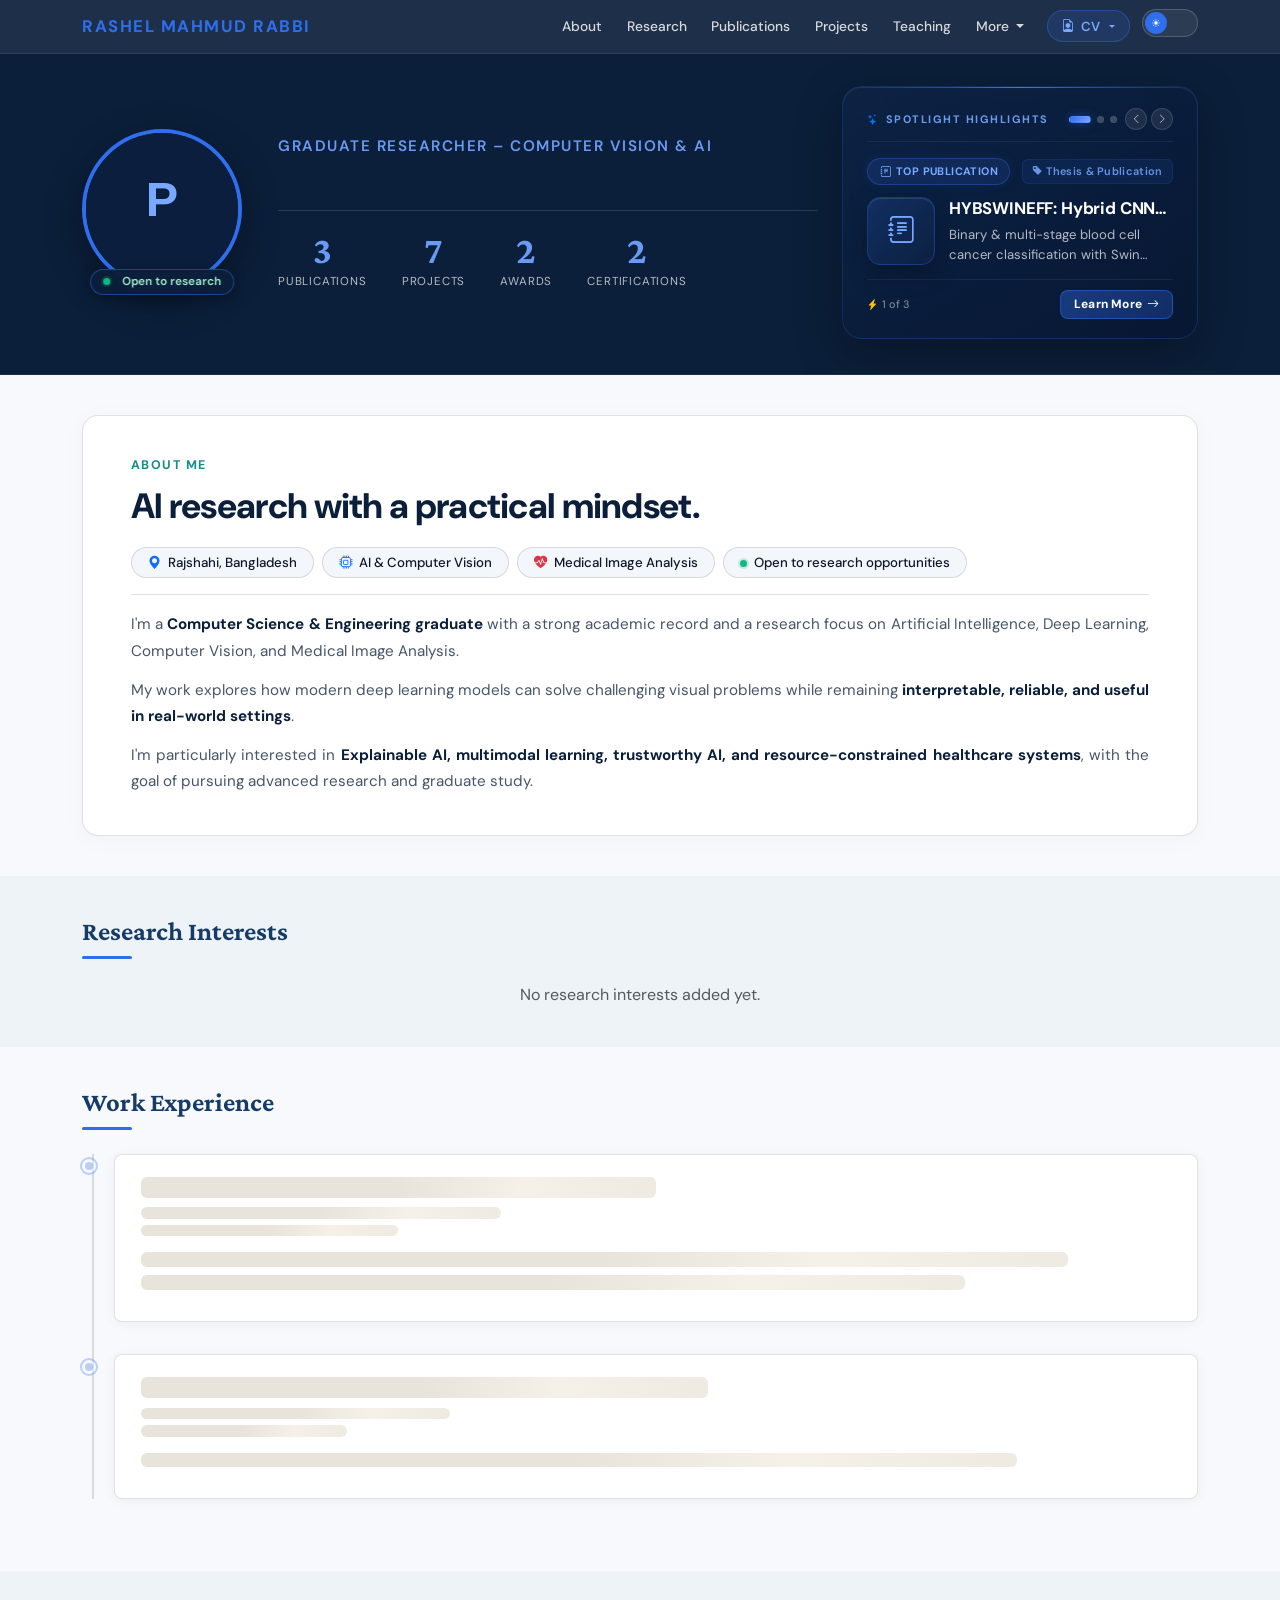
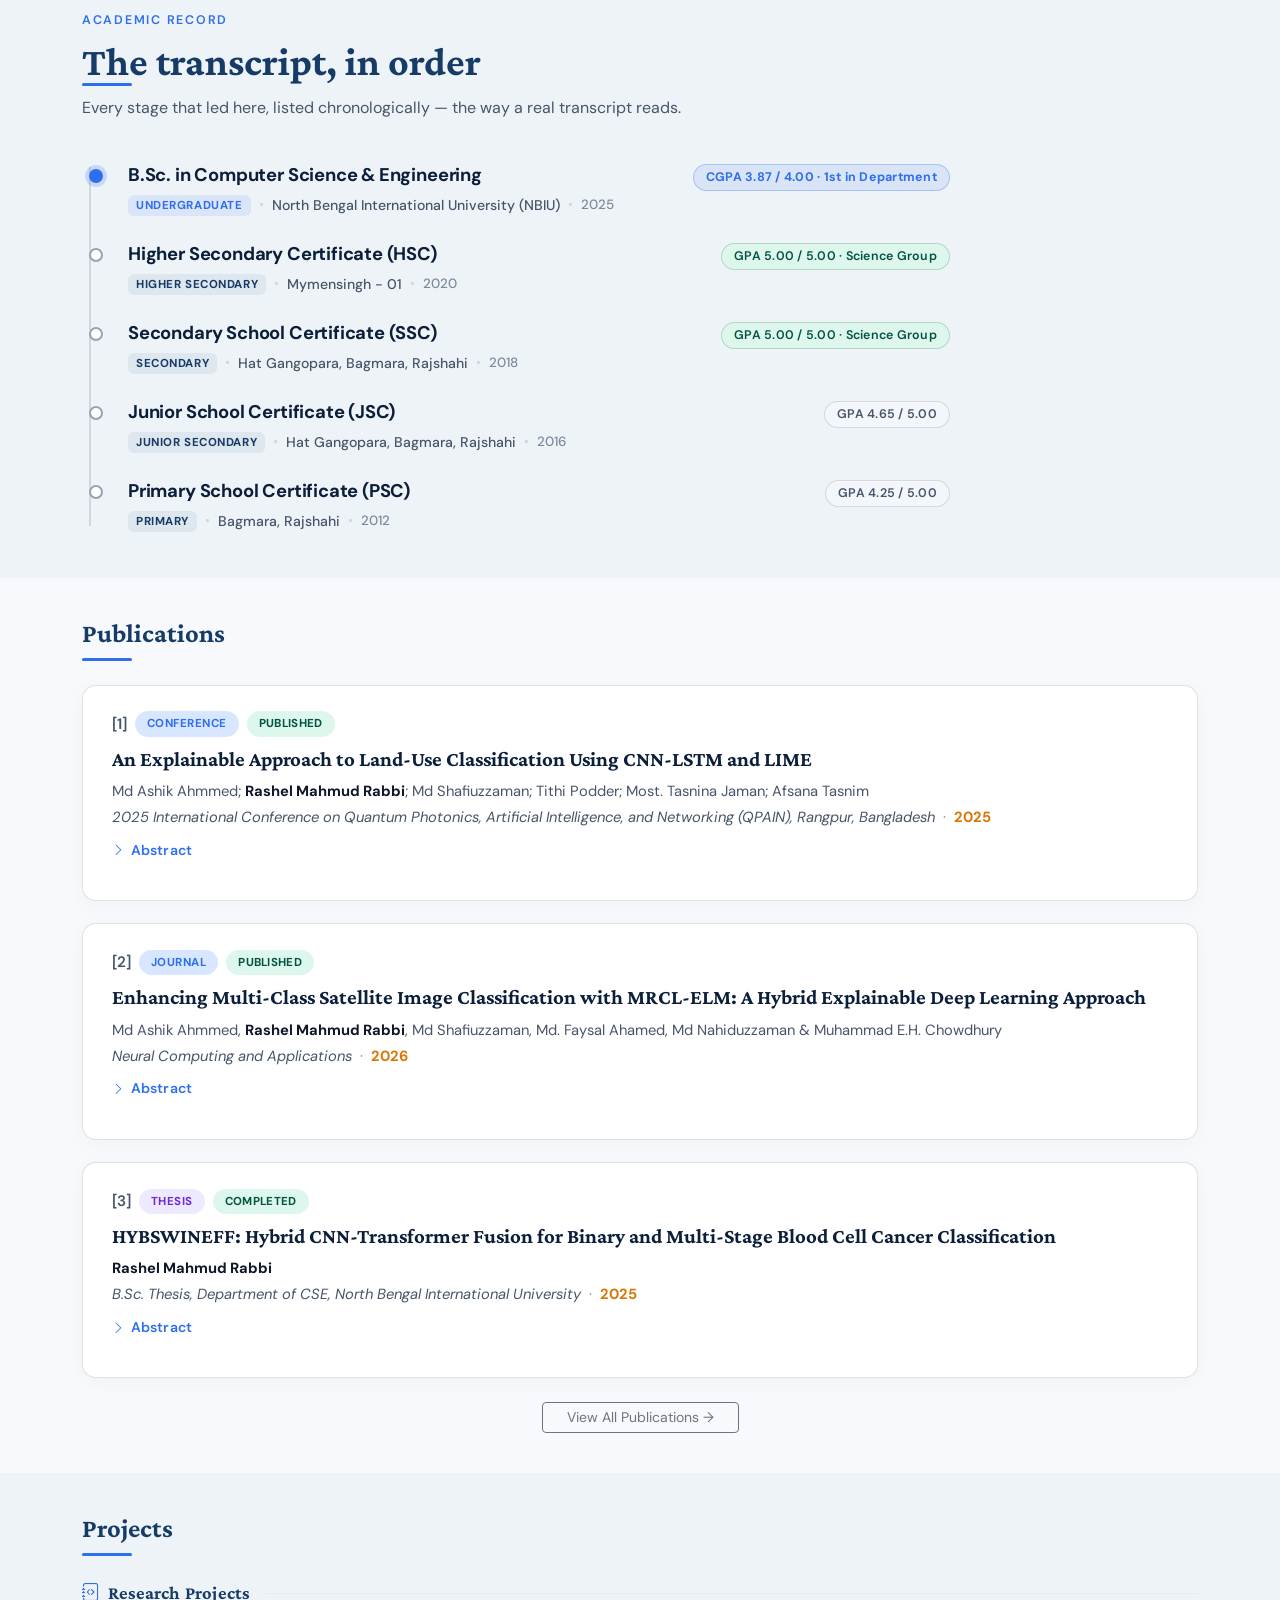
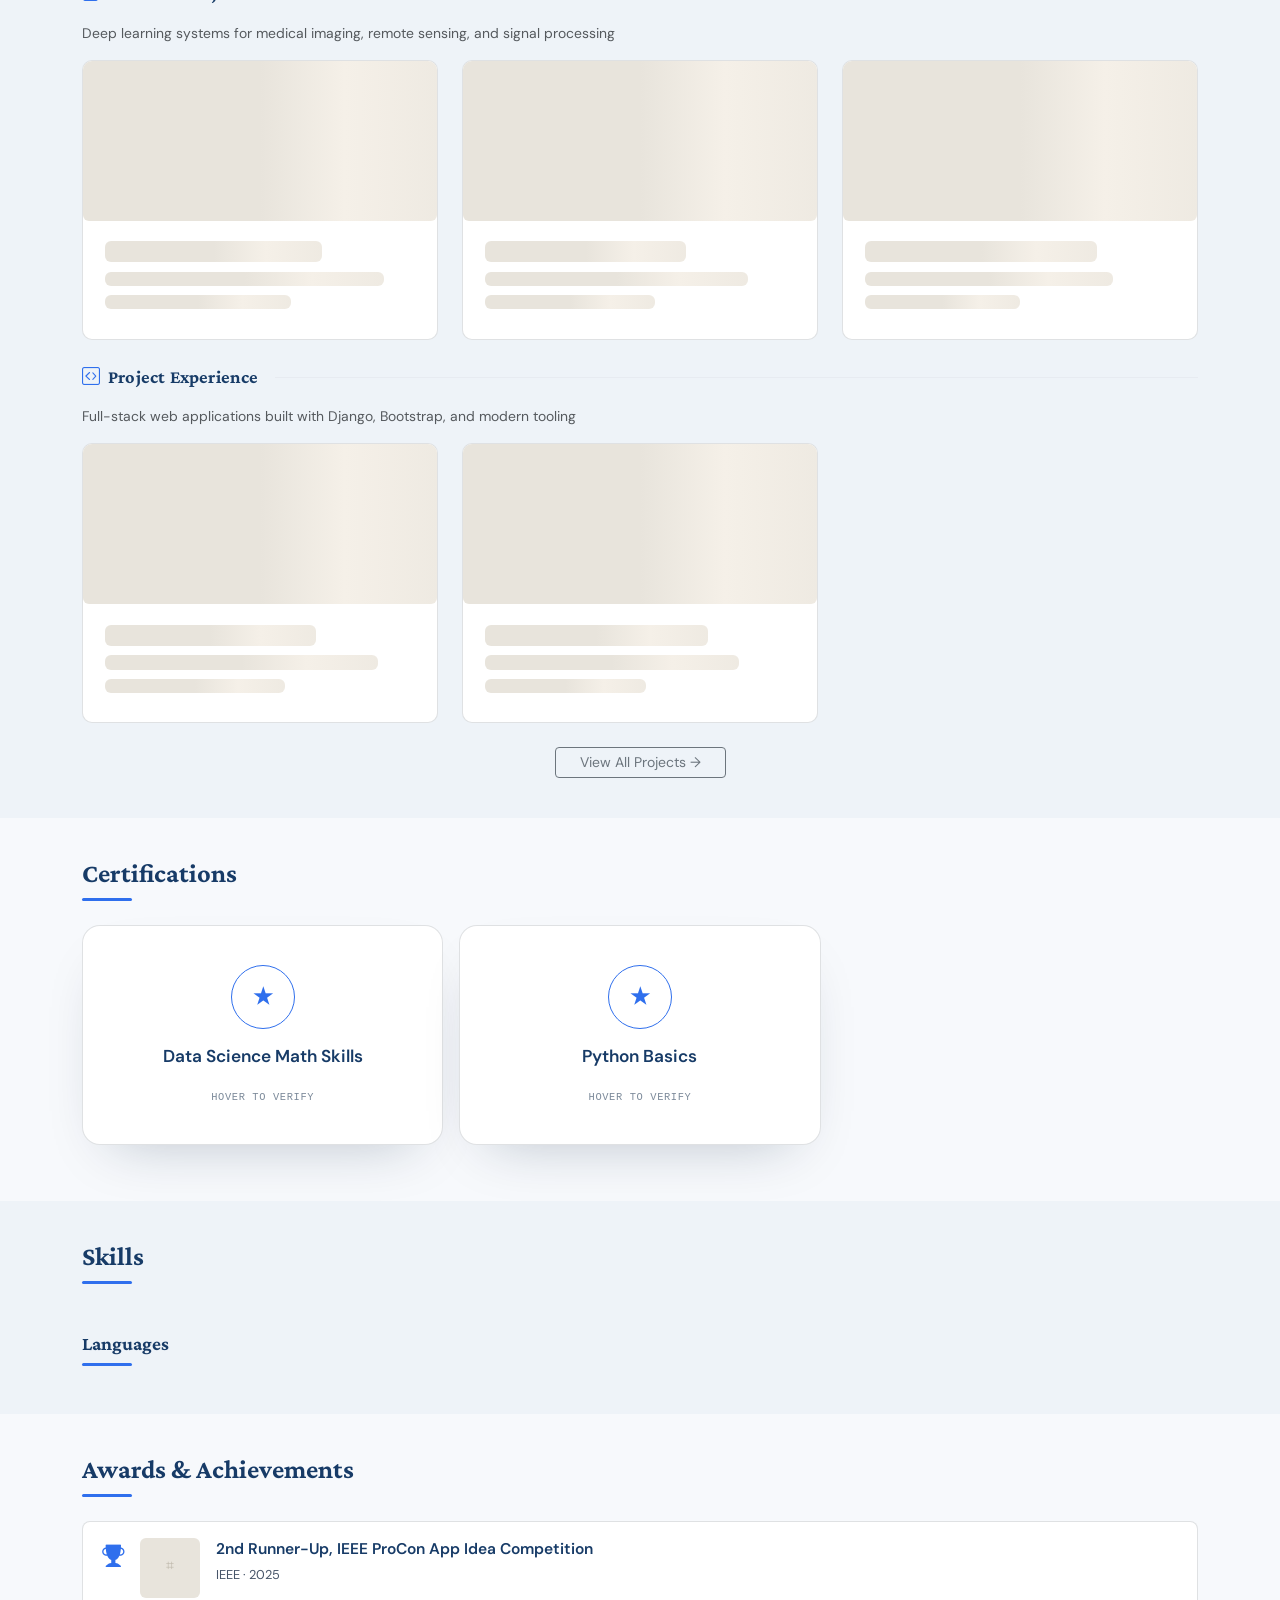
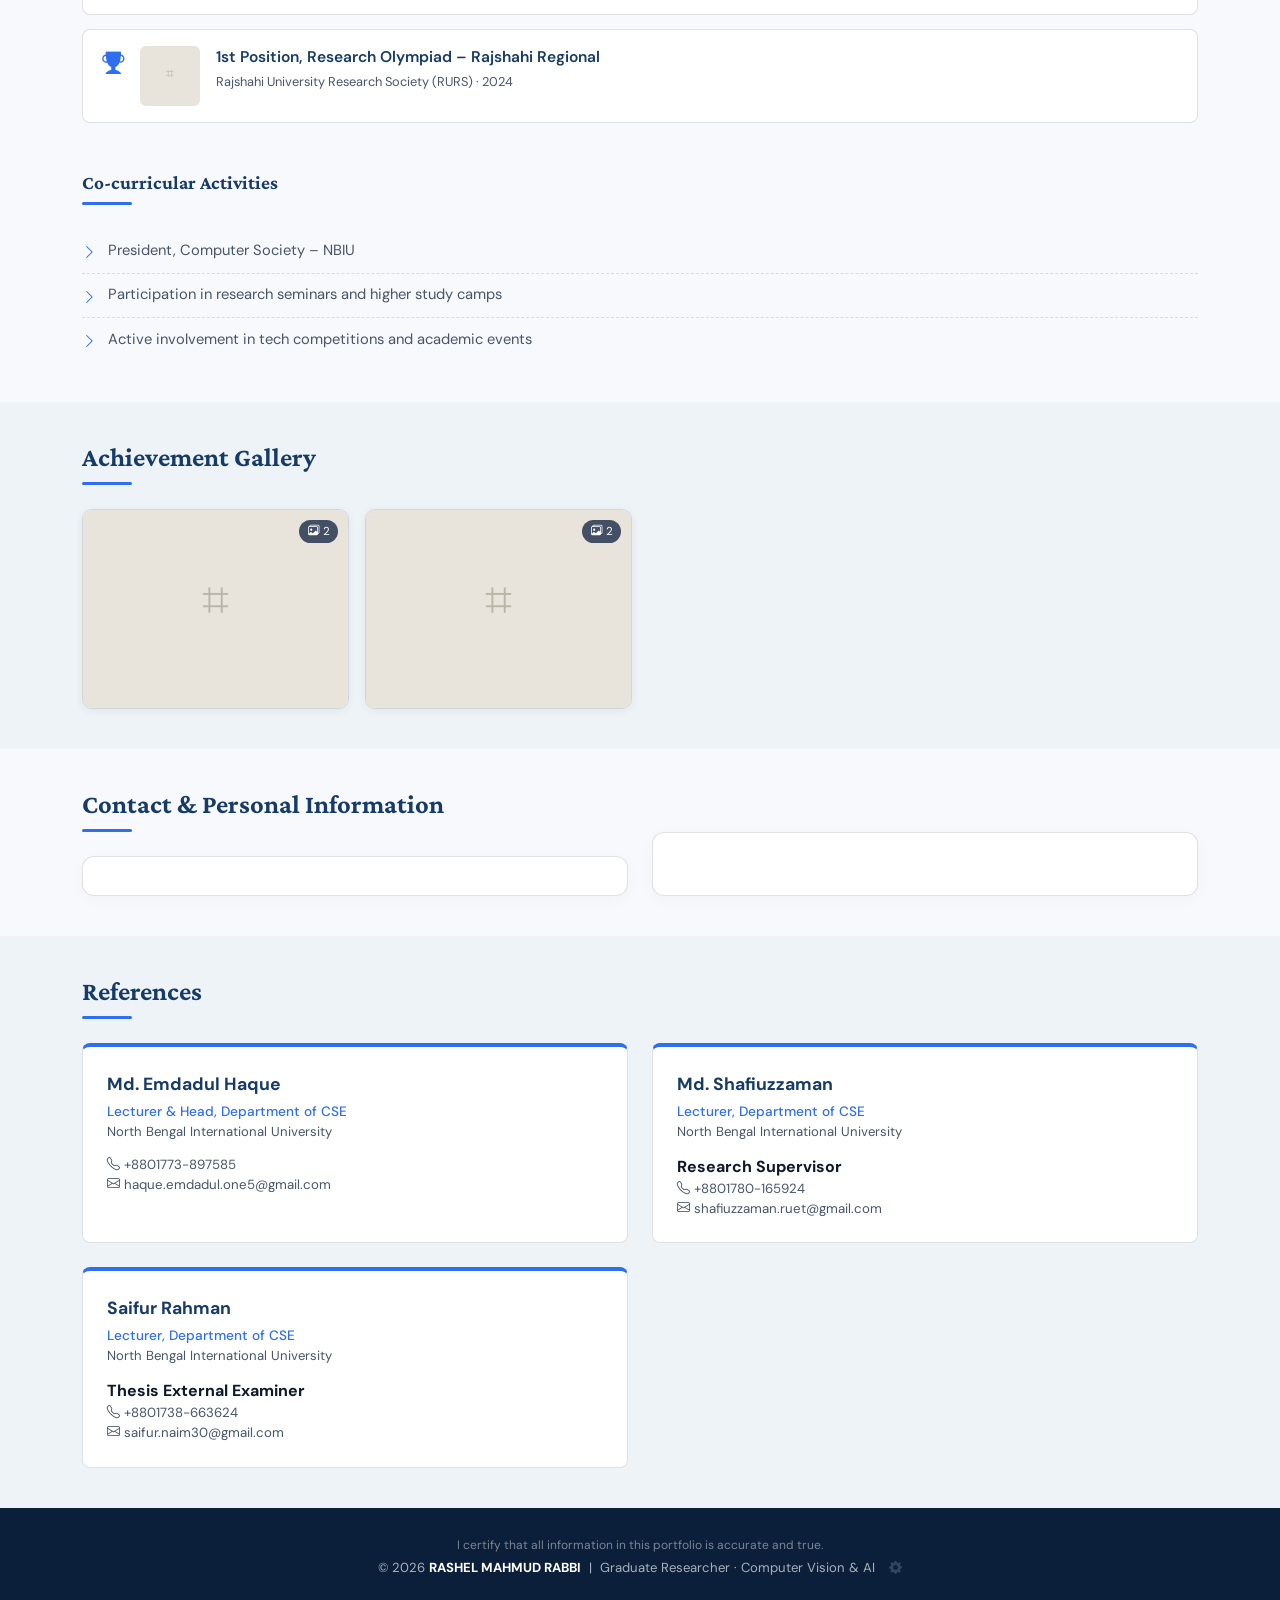
==== index.html @ 6d274706 "Fix preloader logic to wait for backend load and smoothly animate to 100%" ====
<!DOCTYPE html>
<html lang="en">
<head>
  <meta charset="UTF-8"/>
  <meta name="viewport" content="width=device-width, initial-scale=1.0"/>
  <title>RASHEL MAHMUD RABBI – Academic Portfolio</title>
  <meta name="description" content="Academic portfolio of RASHEL MAHMUD RABBI – Graduate Researcher in Computer Vision & AI, North Bengal International University, Bangladesh."/>
  <meta name="keywords" content="RASHEL MAHMUD RABBI, Computer Vision, AI, Deep Learning, Medical Image Analysis, Bangladesh, NBIU"/>
  <!-- Open Graph -->
  <meta property="og:type" content="website"/>
  <meta property="og:title" content="RASHEL MAHMUD RABBI – Academic Portfolio"/>
  <meta property="og:description" content="Graduate Researcher in Computer Vision & AI. Publications, projects, and academic profile."/>
  <meta property="og:url" content="https://rashelmahmudrabbi.github.io/"/>
  <meta property="og:image" content="https://rashelmahmudrabbi.github.io/media/profile/Prof._Passport_size_image.jpg"/>
  <meta property="og:site_name" content="RASHEL MAHMUD RABBI"/>
  <!-- Twitter Card -->
  <meta name="twitter:card" content="summary_large_image"/>
  <meta name="twitter:title" content="RASHEL MAHMUD RABBI – Academic Portfolio"/>
  <meta name="twitter:description" content="Graduate Researcher in Computer Vision & AI. Publications, projects, and academic profile."/>
  <meta name="twitter:image" content="https://rashelmahmudrabbi.github.io/media/profile/Prof._Passport_size_image.jpg"/>
  <link rel="canonical" href="https://rashelmahmudrabbi.github.io/"/>
  <link rel="icon" type="image/svg+xml" href="data:image/svg+xml,%3Csvg xmlns='http://www.w3.org/2000/svg' width='32' height='32' viewBox='0 0 32 32'%3E%3Crect width='32' height='32' rx='6' fill='%230b1e3d'/%3E%3Ctext x='16' y='21' text-anchor='middle' font-family='Georgia,serif' font-size='13' font-weight='700' fill='%23b8862a'%3ERMR%3C/text%3E%3C/svg%3E"/>
  <link href="https://cdn.jsdelivr.net/npm/bootstrap@5.3.3/dist/css/bootstrap.min.css" rel="stylesheet"/>
  <link href="https://cdn.jsdelivr.net/npm/bootstrap-icons@1.11.3/font/bootstrap-icons.min.css" rel="stylesheet"/>
  <link href="https://fonts.googleapis.com/css2?family=Crimson+Pro:ital,wght@0,300;0,400;0,600;0,700;1,400&family=DM+Sans:wght@300;400;500;600&display=swap" rel="stylesheet"/>
  <link rel="stylesheet" href="assets/css/styles.css"/>
  <!-- JSON-LD Structured Data -->
  <script type="application/ld+json">
  {
    "@context": "https://schema.org",
    "@type": "Person",
    "name": "RASHEL MAHMUD RABBI",
    "url": "https://rashelmahmudrabbi.github.io/",
    "jobTitle": "Graduate Researcher",
    "worksFor": {
      "@type": "Organization",
      "name": "North Bengal International University"
    },
    "knowsAbout": ["Computer Vision", "Artificial Intelligence", "Deep Learning", "Medical Image Analysis"],
    "sameAs": []
  }
  </script>
</head>
<body>

<!-- FULLSCREEN CIRCULAR COUNTDOWN PRELOADER -->
<div id="pagePreloader" class="page-preloader" aria-hidden="false">
  <div class="preloader-content">
    <div class="preloader-ring-wrap">
      <svg class="preloader-svg" viewBox="0 0 120 120" width="120" height="120">
        <defs>
          <linearGradient id="preloaderGradient" x1="0%" y1="0%" x2="100%" y2="100%">
            <stop offset="0%" stop-color="#2F6FED" />
            <stop offset="50%" stop-color="#78A9FF" />
            <stop offset="100%" stop-color="#F3C34F" />
          </linearGradient>
        </defs>
        <circle class="preloader-track" cx="60" cy="60" r="52" fill="none" stroke-width="6"/>
        <circle class="preloader-progress" id="preloaderProgressCircle" cx="60" cy="60" r="52" fill="none" stroke-width="6" stroke="url(#preloaderGradient)" stroke-dasharray="326.72" stroke-dashoffset="326.72"/>
      </svg>
      <div class="preloader-center">
        <span class="preloader-percent" id="preloaderPercent">0%</span>
      </div>
    </div>
    <div class="preloader-meta">
      <div class="preloader-brand">RASHEL MAHMUD RABBI</div>
      <div class="preloader-sub"><span class="preloader-pulse-dot"></span> Loading Research &amp; AI Portfolio...</div>
    </div>
  </div>
</div>
<script>
  // Instant preloader countdown initialization
  (function() {
    var p = 0;
    var circle = document.getElementById('preloaderProgressCircle');
    var text = document.getElementById('preloaderPercent');
    var preloader = document.getElementById('pagePreloader');
    if (!circle || !text || !preloader) return;

    var circ = 2 * Math.PI * 52; // 326.72
    circle.style.strokeDasharray = circ + 'px';
    circle.style.strokeDashoffset = circ + 'px';

    function setP(val) {
      p = Math.min(Math.max(val, 0), 100);
      var offset = circ - (p / 100) * circ;
      circle.style.strokeDashoffset = offset + 'px';
      text.textContent = Math.round(p) + '%';
    }

    var timer = setInterval(function() {
      if (p < 88) {
        setP(p + Math.random() * 6 + 2);
      }
    }, 40);

    window.dismissPreloader = function() {
      clearInterval(timer);
      // smoothly finish to 100%
      var finishTimer = setInterval(function() {
        if (p < 100) {
          setP(p + (100 - p) * 0.2 + 1); // smooth ease to 100
        } else {
          clearInterval(finishTimer);
          setP(100);
          setTimeout(function() {
            if (preloader) {
              preloader.classList.add('preloader-hidden');
              setTimeout(function() {
                preloader.style.display = 'none';
              }, 450);
            }
          }, 300);
        }
      }, 20);
    };

    // Failsafe timer removed so it waits for actual backend load
  })();
</script>

<nav class="navbar navbar-expand-lg">
  <div class="container">
    <a class="navbar-brand d-flex align-items-center" href="#hero" id="navBrand">
      RASHEL MAHMUD RABBI
    </a>
    <button class="navbar-toggler" type="button" data-bs-toggle="collapse" data-bs-target="#navMenu" aria-label="Toggle navigation">
      <span class="navbar-toggler-icon"></span>
    </button>
    <div class="collapse navbar-collapse" id="navMenu">
      <ul class="navbar-nav ms-auto align-items-center gap-1">
        <li class="nav-item"><a class="nav-link" href="#objective">About</a></li>
        <li class="nav-item"><a class="nav-link" href="#research">Research</a></li>
        <li class="nav-item"><a class="nav-link" href="publications/index.html">Publications</a></li>
        <li class="nav-item"><a class="nav-link" href="projects/index.html">Projects</a></li>
        <li class="nav-item"><a class="nav-link" href="teaching/index.html">Teaching</a></li>
        
        <!-- MORE DROPDOWN -->
        <li class="nav-item dropdown">
          <a class="nav-link dropdown-toggle" href="#" id="moreDropdown" role="button" data-bs-toggle="dropdown" aria-expanded="false">
            More
          </a>
          <ul class="dropdown-menu dropdown-menu-end" aria-labelledby="moreDropdown">
            <li><a class="dropdown-item" href="#education"><i class="bi bi-mortarboard"></i> Education</a></li>
            <li><a class="dropdown-item" href="#skills"><i class="bi bi-code-slash"></i> Skills</a></li>
            <li><a class="dropdown-item" href="#awards"><i class="bi bi-trophy"></i> Awards &amp; Honors</a></li>
            <li><a class="dropdown-item" href="#gallery"><i class="bi bi-images"></i> Gallery</a></li>
            <li><hr class="dropdown-divider" style="opacity:0.1;"></li>
            <li><a class="dropdown-item" href="blog/index.html"><i class="bi bi-newspaper"></i> Blog</a></li>
          </ul>
        </li>

        <!-- CV ACTION BUTTON WITH OPTIONS -->
        <li class="nav-item dropdown ms-lg-2 my-2 my-lg-0">
          <button class="nav-cv-btn dropdown-toggle" type="button" id="cvMenuBtn" data-bs-toggle="dropdown" aria-expanded="false">
            <i class="bi bi-file-earmark-person"></i> CV
          </button>
          <ul class="dropdown-menu dropdown-menu-end cv-dropdown-menu" aria-labelledby="cvMenuBtn">
            <li>
              <a class="cv-dropdown-item" href="javascript:void(0)" onclick="openCvViewer()">
                <i class="bi bi-eye"></i>
                <div>
                  <span class="cv-dropdown-title">Show CV</span>
                  <span class="cv-dropdown-sub">View in browser popup</span>
                </div>
              </a>
            </li>
            <li><hr class="dropdown-divider" style="opacity:0.1;margin:.3rem 0;"></li>
            <li>
              <a class="cv-dropdown-item" id="navCvDownloadLink" href="javascript:void(0)" onclick="downloadCvPdf()">
                <i class="bi bi-download"></i>
                <div>
                  <span class="cv-dropdown-title">Download CV</span>
                  <span class="cv-dropdown-sub">PDF document</span>
                </div>
              </a>
            </li>
          </ul>
        </li>
        
        <!-- THEME TOGGLE -->
        <li class="nav-item ms-lg-2">
          <button id="themeToggle" aria-label="Toggle dark mode" onclick="toggleTheme()"><span class="knob">☀</span></button>
        </li>
      </ul>
    </div>
  </div>
</nav>

<!-- HERO -->
<section id="hero">
  <div class="container">
    <div class="row align-items-center g-4" id="heroContainer">
      <div class="col-12 col-md-auto text-center text-md-start">
        <div class="hero-avatar-wrap">
          <img src="media/profile/Prof._Passport_size_image.jpg" class="hero-avatar" alt="RASHEL MAHMUD RABBI"
               onerror="this.onerror=null;this.src='data:image/svg+xml,%3Csvg xmlns=\'http://www.w3.org/2000/svg\' width=\'160\' height=\'160\' viewBox=\'0 0 160 160\'%3E%3Crect width=\'160\' height=\'160\' rx=\'80\' fill=\'%230b1e3d\'/%3E%3Ctext x=\'80\' y=\'96\' text-anchor=\'middle\' font-family=\'DM Sans,sans-serif\' font-size=\'48\' font-weight=\'700\' fill=\'%2378A9FF\'%3ERR%3C/text%3E%3C/svg%3E'"/>
          <div class="hero-status-pill">
            <span class="status-pulse-dot"></span> Open to research
          </div>
        </div>
      </div>
      <div class="col-12 col-lg ps-lg-4">
        <p class="hero-title">Graduate Researcher &ndash; Computer Vision &amp; AI</p>
        <h1 class="hero-name">RASHEL MAHMUD RABBI</h1>
        
        <div class="hero-contact mt-2 mb-3">
          <span><i class="bi bi-geo-alt-fill"></i>Rajshahi, Bangladesh</span>
          <a href="mailto:raselmahud6757@gmail.com"><i class="bi bi-envelope-fill"></i>raselmahud6757@gmail.com</a>
          <a href="tel:+8801613000855"><i class="bi bi-telephone-fill"></i>+8801613-000855</a>
        </div>

        <div class="hero-socials d-flex flex-wrap gap-2 mb-3">
          <a class="btn btn-sm" href="https://github.com/rashelmahmudrabbi" target="_blank"><i class="bi bi-github me-1"></i>GitHub</a>
          <a class="btn btn-sm" href="https://www.linkedin.com/in/rashelmahmudrabbi" target="_blank"><i class="bi bi-linkedin me-1"></i>LinkedIn</a>
          <a class="btn btn-sm" href="https://www.researchgate.net/profile/rashel-mahmud-rabbi" target="_blank"><i class="bi bi-journal-text me-1"></i>ResearchGate</a>
          <a class="btn btn-sm" href="https://scholar.google.com/citations?hl=en&user=agrATD8AAAAJ" target="_blank"><i class="bi bi-mortarboard me-1"></i>Google Scholar</a>
          <a class="btn btn-sm" href="https://orcid.org/0009-0004-6070-4496" target="_blank"><i class="bi bi-person-badge me-1"></i>ORCID</a>
        </div>

        <div class="hero-stats">
          <div class="hero-stat"><div class="hero-stat-num">3</div><div class="hero-stat-label">Publications</div></div>
          <div class="hero-stat"><div class="hero-stat-num">7</div><div class="hero-stat-label">Projects</div></div>
          <div class="hero-stat"><div class="hero-stat-num">2</div><div class="hero-stat-label">Awards</div></div>
          <div class="hero-stat"><div class="hero-stat-num">2</div><div class="hero-stat-label">Certifications</div></div>
        </div>
      </div>

      <!-- RIGHT SPOTLIGHT SLIDESHOW (RESEARCH & PROJECT HIGHLIGHTS) -->
      <div class="col-12 col-lg-4 ms-auto d-none d-lg-block">
        <div class="hero-spotlight-box spotlight-skeleton">
          <div class="spotlight-header">
            <span class="spotlight-kicker"><i class="bi bi-stars text-primary me-1"></i> SPOTLIGHT HIGHLIGHTS</span>
            <div class="spotlight-header-actions">
              <div class="spotlight-indicators">
                <span class="s-dot active"></span>
                <span class="s-dot"></span>
                <span class="s-dot"></span>
              </div>
            </div>
          </div>
          
          <div class="spotlight-carousel" id="spotlightCarousel">
            <div class="spotlight-card active" data-slide="0">
              <div class="spotlight-top-row">
                <div class="spotlight-badge badge-pub"><i class="bi bi-stars"></i> &nbsp;</div>
              </div>
              <div class="spotlight-body">
                <div class="spotlight-icon-box"><i class="bi bi-stars"></i></div>
                <div class="spotlight-content">
                  <h4 class="spotlight-title">&nbsp;</h4>
                  <p class="spotlight-desc">&nbsp;</p>
                </div>
              </div>
              <div class="spotlight-footer">
                <span class="spotlight-counter"><i class="bi bi-lightning-charge-fill text-warning"></i> Loading...</span>
                <span class="spotlight-link" style="opacity:0.4;pointer-events:none;">&nbsp;</span>
              </div>
            </div>
          </div>
        </div>
      </div>
    </div>
  </div>
</section>

<!-- ABOUT / RESEARCH SNAPSHOT -->
<section id="objective" class="section-wrapper">
  <div class="container">
    <div class="about-card-unified" id="aboutSectionContainer">
      <div class="about-kicker" id="aboutKicker">ABOUT ME</div>
      <h2 class="about-headline" id="aboutHeadline">AI research with a practical mindset.</h2>
      
      <!-- EXECUTIVE RESEARCH SNAPSHOT METRICS / PILLS -->
      <div class="about-meta-row mb-3 pb-3 border-bottom d-flex flex-wrap gap-2" id="aboutMetaRow">
        <span class="badge rounded-pill text-bg-light border px-3 py-2 text-dark" style="font-size:0.83rem;font-weight:500;">
          <i class="bi bi-geo-alt-fill text-primary me-1"></i> <span id="aboutLocPill">Rajshahi, Bangladesh</span>
        </span>
        <span class="badge rounded-pill text-bg-light border px-3 py-2 text-dark" style="font-size:0.83rem;font-weight:500;">
          <i class="bi bi-cpu text-primary me-1"></i> <span id="aboutPill1">AI &amp; Computer Vision</span>
        </span>
        <span class="badge rounded-pill text-bg-light border px-3 py-2 text-dark" style="font-size:0.83rem;font-weight:500;">
          <i class="bi bi-heart-pulse-fill text-danger me-1"></i> <span id="aboutPill2">Medical Image Analysis</span>
        </span>
        <span class="badge rounded-pill text-bg-light border px-3 py-2 text-dark" style="font-size:0.83rem;font-weight:500;">
          <span class="status-pulse-dot me-1"></span> <span id="aboutStatusPill">Open to research opportunities</span>
        </span>
      </div>

      <div class="about-bio-text" id="objectiveText">
        <p>I'm a <strong>Computer Science &amp; Engineering graduate</strong> with a strong academic record and a research focus on Artificial Intelligence, Deep Learning, Computer Vision, and Medical Image Analysis.</p>
        <p>My work explores how modern deep learning models can solve challenging visual problems while remaining <strong>interpretable, reliable, and useful in real-world settings</strong>.</p>
        <p>I'm particularly interested in <strong>Explainable AI, multimodal learning, trustworthy AI, and resource-constrained healthcare systems</strong>, with the goal of pursuing advanced research and graduate study.</p>
      </div>
    </div>
  </div>
</section>

<!-- RESEARCH INTERESTS -->
<section id="research" class="section-wrapper alt-bg">
  <div class="container">
    <h2 class="section-title">Research Interests</h2>
    <div class="row g-3" id="researchInterestsList">
      <div class="col-6 col-md-4 col-lg-2"><div class="interest-card"><div class="skeleton skeleton-circle" style="width:40px;height:40px;margin:0 auto .7rem;"></div><div class="skeleton skeleton-line" style="width:70%;margin:0 auto .4rem;"></div><div class="skeleton skeleton-line-sm" style="width:90%;margin:0 auto;"></div></div></div>
      <div class="col-6 col-md-4 col-lg-2"><div class="interest-card"><div class="skeleton skeleton-circle" style="width:40px;height:40px;margin:0 auto .7rem;"></div><div class="skeleton skeleton-line" style="width:65%;margin:0 auto .4rem;"></div><div class="skeleton skeleton-line-sm" style="width:85%;margin:0 auto;"></div></div></div>
      <div class="col-6 col-md-4 col-lg-2"><div class="interest-card"><div class="skeleton skeleton-circle" style="width:40px;height:40px;margin:0 auto .7rem;"></div><div class="skeleton skeleton-line" style="width:75%;margin:0 auto .4rem;"></div><div class="skeleton skeleton-line-sm" style="width:80%;margin:0 auto;"></div></div></div>
      <div class="col-6 col-md-4 col-lg-2"><div class="interest-card"><div class="skeleton skeleton-circle" style="width:40px;height:40px;margin:0 auto .7rem;"></div><div class="skeleton skeleton-line" style="width:60%;margin:0 auto .4rem;"></div><div class="skeleton skeleton-line-sm" style="width:88%;margin:0 auto;"></div></div></div>
      <div class="col-6 col-md-4 col-lg-2"><div class="interest-card"><div class="skeleton skeleton-circle" style="width:40px;height:40px;margin:0 auto .7rem;"></div><div class="skeleton skeleton-line" style="width:72%;margin:0 auto .4rem;"></div><div class="skeleton skeleton-line-sm" style="width:82%;margin:0 auto;"></div></div></div>
      <div class="col-6 col-md-4 col-lg-2"><div class="interest-card"><div class="skeleton skeleton-circle" style="width:40px;height:40px;margin:0 auto .7rem;"></div><div class="skeleton skeleton-line" style="width:68%;margin:0 auto .4rem;"></div><div class="skeleton skeleton-line-sm" style="width:86%;margin:0 auto;"></div></div></div>
    </div>
  </div>
</section>

<!-- EXPERIENCE -->
<section id="experience" class="section-wrapper">
  <div class="container">
    <h2 class="section-title">Work Experience</h2>
    <div class="timeline" id="experienceTimeline">
      <div class="timeline-item"><div class="timeline-dot" style="opacity:.3;"></div><div class="timeline-card"><div class="skeleton skeleton-line-lg" style="width:50%;"></div><div class="skeleton skeleton-line-sm" style="width:35%;"></div><div class="skeleton skeleton-line-sm" style="width:25%;margin-bottom:1rem;"></div><div class="skeleton skeleton-line" style="width:90%;"></div><div class="skeleton skeleton-line" style="width:80%;"></div></div></div>
      <div class="timeline-item"><div class="timeline-dot" style="opacity:.3;"></div><div class="timeline-card"><div class="skeleton skeleton-line-lg" style="width:55%;"></div><div class="skeleton skeleton-line-sm" style="width:30%;"></div><div class="skeleton skeleton-line-sm" style="width:20%;margin-bottom:1rem;"></div><div class="skeleton skeleton-line" style="width:85%;"></div></div></div>
    </div>
  </div>
</section>

<!-- EDUCATION -->
<section id="education" class="section-wrapper alt-bg">
  <div class="container">
    <div class="mb-4">
      <span class="text-uppercase" style="font-family:'DM Sans', monospace; font-size:.78rem; letter-spacing:.14em; color:var(--gold); font-weight:600; display:block; margin-bottom:8px;">Academic Record</span>
      <h2 class="section-title" style="font-size:clamp(1.9rem, 3.4vw, 2.5rem); margin-bottom:10px; padding-bottom:0;">The transcript, in order</h2>
      <p style="color:var(--text-mid); font-size:1rem; max-width:620px; margin-bottom:2.2rem;">Every stage that led here, listed chronologically — the way a real transcript reads.</p>
    </div>
    <div class="academic-timeline" id="educationTimeline">
      <div class="academic-timeline-item">
        <div class="skeleton skeleton-line-sm" style="width:25%;margin-bottom:.5rem;"></div>
        <div class="skeleton skeleton-line-lg" style="width:55%;margin-bottom:.5rem;"></div>
        <div class="skeleton skeleton-line-sm" style="width:40%;margin-bottom:.8rem;"></div>
        <div class="skeleton" style="width:180px;height:28px;border-radius:20px;"></div>
      </div>
      <div class="academic-timeline-item">
        <div class="skeleton skeleton-line-sm" style="width:25%;margin-bottom:.5rem;"></div>
        <div class="skeleton skeleton-line-lg" style="width:55%;margin-bottom:.5rem;"></div>
        <div class="skeleton skeleton-line-sm" style="width:40%;margin-bottom:.8rem;"></div>
        <div class="skeleton" style="width:140px;height:28px;border-radius:20px;"></div>
      </div>
      <div class="academic-timeline-item">
        <div class="skeleton skeleton-line-sm" style="width:25%;margin-bottom:.5rem;"></div>
        <div class="skeleton skeleton-line-lg" style="width:55%;margin-bottom:.5rem;"></div>
        <div class="skeleton skeleton-line-sm" style="width:40%;margin-bottom:.8rem;"></div>
        <div class="skeleton" style="width:140px;height:28px;border-radius:20px;"></div>
      </div>
    </div>
  </div>
</section>

<!-- PUBLICATIONS -->
<section id="publications" class="section-wrapper">
  <div class="container">
    <h2 class="section-title">Publications</h2>
    <div id="pubList">
      <div class="pub-card"><div class="skeleton skeleton-line-sm" style="width:120px;margin-bottom:.5rem;"></div><div class="skeleton skeleton-line-lg" style="width:80%;margin-bottom:.5rem;"></div><div class="skeleton skeleton-line" style="width:60%;margin-bottom:.5rem;"></div><div class="skeleton skeleton-line-sm" style="width:45%;"></div></div>
      <div class="pub-card"><div class="skeleton skeleton-line-sm" style="width:100px;margin-bottom:.5rem;"></div><div class="skeleton skeleton-line-lg" style="width:75%;margin-bottom:.5rem;"></div><div class="skeleton skeleton-line" style="width:55%;margin-bottom:.5rem;"></div><div class="skeleton skeleton-line-sm" style="width:40%;"></div></div>
      <div class="pub-card"><div class="skeleton skeleton-line-sm" style="width:110px;margin-bottom:.5rem;"></div><div class="skeleton skeleton-line-lg" style="width:85%;margin-bottom:.5rem;"></div><div class="skeleton skeleton-line" style="width:50%;margin-bottom:.5rem;"></div><div class="skeleton skeleton-line-sm" style="width:42%;"></div></div>
    </div>
    <div class="text-center mt-4">
      <a href="publications/index.html" class="btn btn-outline-secondary btn-sm px-4">View All Publications →</a>
    </div>
  </div>
</section>

<!-- RESEARCH PROJECTS -->
<section id="projects" class="section-wrapper alt-bg">
  <div class="container">
    <h2 class="section-title">Projects</h2>

    <!-- ── SUBSECTION: Research Projects ── -->
    <div class="d-flex align-items-center gap-2 mb-3 mt-1">
      <i class="bi bi-journal-code" style="color:var(--gold);font-size:1.1rem;"></i>
      <h5 class="mb-0" style="font-family:'Crimson Pro',serif;color:var(--navy);font-weight:700;font-size:1.15rem;letter-spacing:.2px;">Research Projects</h5>
      <hr style="flex:1;border-color:var(--border);margin:0 0 0 .5rem;">
    </div>
    <p class="text-muted mb-3" style="font-size:.87rem;">Deep learning systems for medical imaging, remote sensing, and signal processing</p>

    <div id="thesisCardContainer"></div>
    <div class="row g-4 mb-2" id="researchProjectsList">
      <div class="col-md-6 col-lg-4"><div class="project-card"><div class="project-img skeleton"></div><div class="project-body"><div class="skeleton skeleton-line-lg" style="width:70%;"></div><div class="skeleton skeleton-line" style="width:90%;"></div><div class="skeleton skeleton-line" style="width:60%;"></div></div></div></div>
      <div class="col-md-6 col-lg-4"><div class="project-card"><div class="project-img skeleton"></div><div class="project-body"><div class="skeleton skeleton-line-lg" style="width:65%;"></div><div class="skeleton skeleton-line" style="width:85%;"></div><div class="skeleton skeleton-line" style="width:55%;"></div></div></div></div>
      <div class="col-md-6 col-lg-4"><div class="project-card"><div class="project-img skeleton"></div><div class="project-body"><div class="skeleton skeleton-line-lg" style="width:75%;"></div><div class="skeleton skeleton-line" style="width:80%;"></div><div class="skeleton skeleton-line" style="width:50%;"></div></div></div></div>
    </div>

    <!-- ── SUBSECTION: Project Experience ── -->
    <div class="d-flex align-items-center gap-2 mb-3 mt-4">
      <i class="bi bi-code-square" style="color:var(--gold);font-size:1.1rem;"></i>
      <h5 class="mb-0" style="font-family:'Crimson Pro',serif;color:var(--navy);font-weight:700;font-size:1.15rem;letter-spacing:.2px;">Project Experience</h5>
      <hr style="flex:1;border-color:var(--border);margin:0 0 0 .5rem;">
    </div>
    <p class="text-muted mb-3" style="font-size:.87rem;">Full-stack web applications built with Django, Bootstrap, and modern tooling</p>

    <div class="row g-4" id="experienceProjectsList">
      <div class="col-md-6 col-lg-4"><div class="project-card"><div class="project-img skeleton"></div><div class="project-body"><div class="skeleton skeleton-line-lg" style="width:68%;"></div><div class="skeleton skeleton-line" style="width:88%;"></div><div class="skeleton skeleton-line" style="width:58%;"></div></div></div></div>
      <div class="col-md-6 col-lg-4"><div class="project-card"><div class="project-img skeleton"></div><div class="project-body"><div class="skeleton skeleton-line-lg" style="width:72%;"></div><div class="skeleton skeleton-line" style="width:82%;"></div><div class="skeleton skeleton-line" style="width:52%;"></div></div></div></div>
    </div>

    <div class="text-center mt-4">
      <a href="projects/index.html" class="btn btn-outline-secondary btn-sm px-4">View All Projects →</a>
    </div>
  </div>
</section>

<!-- CERTIFICATIONS -->
<section id="certifications" class="section-wrapper">
  <div class="container">
    <h2 class="section-title">Certifications</h2>
    <div class="row g-3" id="certificationsList">
      <div class="col-lg-6"><div class="cert-card"><div class="skeleton" style="width:80px;height:60px;border-radius:6px;flex-shrink:0;"></div><div style="flex:1;"><div class="skeleton skeleton-line" style="width:65%;"></div><div class="skeleton skeleton-line-sm" style="width:45%;"></div></div></div></div>
      <div class="col-lg-6"><div class="cert-card"><div class="skeleton" style="width:80px;height:60px;border-radius:6px;flex-shrink:0;"></div><div style="flex:1;"><div class="skeleton skeleton-line" style="width:70%;"></div><div class="skeleton skeleton-line-sm" style="width:50%;"></div></div></div></div>
      <div class="col-lg-6"><div class="cert-card"><div class="skeleton" style="width:80px;height:60px;border-radius:6px;flex-shrink:0;"></div><div style="flex:1;"><div class="skeleton skeleton-line" style="width:60%;"></div><div class="skeleton skeleton-line-sm" style="width:40%;"></div></div></div></div>
      <div class="col-lg-6"><div class="cert-card"><div class="skeleton" style="width:80px;height:60px;border-radius:6px;flex-shrink:0;"></div><div style="flex:1;"><div class="skeleton skeleton-line" style="width:68%;"></div><div class="skeleton skeleton-line-sm" style="width:48%;"></div></div></div></div>
    </div>
  </div>
</section>

<!-- SKILLS -->
<section id="skills" class="section-wrapper alt-bg">
  <div class="container">
    <h2 class="section-title">Skills</h2>
    <div class="row g-4" id="skillsGroups">
      <div class="col-md-6">
        <div class="skill-group"><div class="skeleton skeleton-line-sm" style="width:140px;margin-bottom:.8rem;"></div><div class="d-flex flex-wrap gap-2"><div class="skeleton" style="width:80px;height:30px;border-radius:25px;"></div><div class="skeleton" style="width:65px;height:30px;border-radius:25px;"></div><div class="skeleton" style="width:90px;height:30px;border-radius:25px;"></div><div class="skeleton" style="width:72px;height:30px;border-radius:25px;"></div></div></div>
        <div class="skill-group"><div class="skeleton skeleton-line-sm" style="width:160px;margin-bottom:.8rem;"></div><div class="d-flex flex-wrap gap-2"><div class="skeleton" style="width:95px;height:30px;border-radius:25px;"></div><div class="skeleton" style="width:70px;height:30px;border-radius:25px;"></div><div class="skeleton" style="width:85px;height:30px;border-radius:25px;"></div></div></div>
      </div>
      <div class="col-md-6">
        <div class="skill-group"><div class="skeleton skeleton-line-sm" style="width:120px;margin-bottom:.8rem;"></div><div class="d-flex flex-wrap gap-2"><div class="skeleton" style="width:88px;height:30px;border-radius:25px;"></div><div class="skeleton" style="width:76px;height:30px;border-radius:25px;"></div><div class="skeleton" style="width:82px;height:30px;border-radius:25px;"></div></div></div>
      </div>
    </div>
    <!-- Languages -->
    <h3 class="section-title mt-4" style="font-size:1.2rem;">Languages</h3>
    <div class="row g-3" id="spokenLanguagesList"></div>
  </div>
</section>

<!-- AWARDS -->
<section id="awards" class="section-wrapper">
  <div class="container">
    <h2 class="section-title">Awards &amp; Achievements</h2>
    <div id="awardsList">
      <div class="award-item"><div class="skeleton skeleton-circle" style="width:30px;height:30px;flex-shrink:0;"></div><div style="flex:1;"><div class="skeleton skeleton-line" style="width:55%;"></div><div class="skeleton skeleton-line-sm" style="width:35%;"></div></div></div>
      <div class="award-item"><div class="skeleton skeleton-circle" style="width:30px;height:30px;flex-shrink:0;"></div><div style="flex:1;"><div class="skeleton skeleton-line" style="width:60%;"></div><div class="skeleton skeleton-line-sm" style="width:40%;"></div></div></div>
      <div class="award-item"><div class="skeleton skeleton-circle" style="width:30px;height:30px;flex-shrink:0;"></div><div style="flex:1;"><div class="skeleton skeleton-line" style="width:50%;"></div><div class="skeleton skeleton-line-sm" style="width:30%;"></div></div></div>
    </div>

    <!-- Activities -->
    <h3 class="section-title mt-5" style="font-size:1.2rem;">Co-curricular Activities</h3>
    <div id="activitiesList"></div>
  </div>
</section>

<!-- GALLERY -->
<section id="gallery" class="section-wrapper alt-bg">
  <div class="container">
    <h2 class="section-title">Achievement Gallery</h2>
    <div class="gallery-grid" id="galleryGrid">
      <div class="gallery-item" style="pointer-events:none;"><div class="skeleton" style="width:100%;height:100%;border-radius:10px;"></div></div>
      <div class="gallery-item" style="pointer-events:none;"><div class="skeleton" style="width:100%;height:100%;border-radius:10px;"></div></div>
      <div class="gallery-item" style="pointer-events:none;"><div class="skeleton" style="width:100%;height:100%;border-radius:10px;"></div></div>
      <div class="gallery-item" style="pointer-events:none;"><div class="skeleton" style="width:100%;height:100%;border-radius:10px;"></div></div>
      <div class="gallery-item" style="pointer-events:none;"><div class="skeleton" style="width:100%;height:100%;border-radius:10px;"></div></div>
      <div class="gallery-item" style="pointer-events:none;"><div class="skeleton" style="width:100%;height:100%;border-radius:10px;"></div></div>
    </div>
  </div>
</section>

<!-- LIGHTBOX MODAL -->
<div id="lightboxModal" style="display:none;position:fixed;inset:0;z-index:9999;background:rgba(5,12,30,.96);align-items:center;justify-content:center;flex-direction:column;">
  <button onclick="closeLightbox()" style="position:absolute;top:1.2rem;right:1.5rem;background:none;border:none;color:#fff;font-size:2rem;cursor:pointer;z-index:10;line-height:1;">&times;</button>
  <div id="lbCounter" style="position:absolute;top:1.4rem;left:50%;transform:translateX(-50%);color:rgba(255,255,255,.6);font-size:.85rem;letter-spacing:.5px;"></div>
  <div id="lbTitle" style="position:absolute;top:1.2rem;left:1.5rem;color:var(--gold-lt);font-family:'Crimson Pro',serif;font-size:1.15rem;font-weight:700;max-width:55%;white-space:nowrap;overflow:hidden;text-overflow:ellipsis;"></div>
  <button onclick="lbPrev()" id="lbPrevBtn" style="position:absolute;left:1rem;top:50%;transform:translateY(-50%);background:rgba(255,255,255,.1);border:1px solid rgba(255,255,255,.2);color:#fff;width:48px;height:48px;border-radius:50%;font-size:1.4rem;cursor:pointer;display:flex;align-items:center;justify-content:center;">&#8249;</button>
  <div style="max-width:90vw;max-height:80vh;display:flex;align-items:center;justify-content:center;margin-top:2.5rem;">
    <img id="lbImage" src="" alt="" style="max-width:88vw;max-height:78vh;object-fit:contain;border-radius:8px;box-shadow:0 8px 40px rgba(0,0,0,.6);"/>
  </div>
  <div id="lbCaption" style="color:rgba(255,255,255,.75);font-size:.9rem;margin-top:.8rem;text-align:center;max-width:70vw;min-height:1.4rem;"></div>
  <div id="lbThumbs" style="display:flex;gap:.5rem;margin-top:.8rem;overflow-x:auto;max-width:90vw;padding:.3rem .5rem;"></div>
  <button onclick="lbNext()" id="lbNextBtn" style="position:absolute;right:1rem;top:50%;transform:translateY(-50%);background:rgba(255,255,255,.1);border:1px solid rgba(255,255,255,.2);color:#fff;width:48px;height:48px;border-radius:50%;font-size:1.4rem;cursor:pointer;display:flex;align-items:center;justify-content:center;">&#8250;</button>
</div>

<!-- CONTACT & PERSONAL INFORMATION -->
<section id="contact" class="section-wrapper">
  <div class="container">
    <h2 class="section-title">Contact &amp; Personal Information</h2>
    <div class="row g-4">
      <div class="col-lg-6">
        <div class="personal-grid" id="contactInfoLeft"></div>
      </div>
      <div class="col-lg-6 mt-3 mt-lg-0">
        <div class="personal-grid" id="contactInfoRight"></div>
      </div>
    </div>
  </div>
</section>

<!-- REFERENCES -->
<section id="references" class="section-wrapper alt-bg">
  <div class="container">
    <h2 class="section-title">References</h2>
    <div class="row g-4" id="referencesList">
      <div class="col-md-6"><div class="ref-card"><div class="skeleton skeleton-line-lg" style="width:50%;"></div><div class="skeleton skeleton-line-sm" style="width:40%;"></div><div class="skeleton skeleton-line-sm" style="width:55%;margin-bottom:1rem;"></div><div class="skeleton skeleton-line" style="width:45%;"></div></div></div>
      <div class="col-md-6"><div class="ref-card"><div class="skeleton skeleton-line-lg" style="width:55%;"></div><div class="skeleton skeleton-line-sm" style="width:35%;"></div><div class="skeleton skeleton-line-sm" style="width:50%;margin-bottom:1rem;"></div><div class="skeleton skeleton-line" style="width:48%;"></div></div></div>
    </div>
  </div>
</section>

<!-- FOOTER -->
<footer>
  <div class="container">
    <p class="mb-1" id="footerText" style="font-size:.75rem;opacity:.7;">I certify that all information in this portfolio is accurate and true.</p>
    <p class="mb-0">
      © <span id="footerYear">2026</span> <strong style="color:#fff;" id="footerName">RASHEL MAHMUD RABBI</strong> &nbsp;|&nbsp; <span id="footerTitle">Graduate Researcher · Computer Vision &amp; AI</span>
      <a href="https://portfolio-backend-u.vercel.app/admin" target="_blank" title="Admin Dashboard" style="color: #5c6b82; opacity: 0.5; transition: all 0.2s; margin-left: 10px; text-decoration: none;" onmouseover="this.style.opacity='1'; this.style.color='#b8862a';" onmouseout="this.style.opacity='0.5'; this.style.color='#5c6b82';"><i class="bi bi-gear-fill"></i></a>
    </p>
  </div>
</footer>

<!-- Scroll-to-top -->
<button id="scrollTop" aria-label="Scroll to top"><i class="bi bi-arrow-up"></i></button>

<!-- CV VIEWER MODAL -->
<div class="modal fade cv-modal" id="cvViewerModal" tabindex="-1" aria-labelledby="cvModalTitle" aria-hidden="true">
  <div class="modal-dialog modal-dialog-centered modal-xl">
    <div class="modal-content">
      <div class="cv-modal-header">
        <h5 id="cvModalTitle"><i class="bi bi-file-earmark-person-fill text-primary"></i> Curriculum Vitae &ndash; RASHEL MAHMUD RABBI</h5>
        <div class="d-flex align-items-center gap-2">
          <a id="modalCvDownloadBtn" href="https://portfolio-backend-u.vercel.app/api/cv/download" target="_blank" class="btn btn-sm btn-primary rounded-pill px-3">
            <i class="bi bi-download me-1"></i> Download PDF
          </a>
          <button type="button" class="btn-close" data-bs-dismiss="modal" aria-label="Close"></button>
        </div>
      </div>
      <div class="cv-modal-body">
        <iframe id="cvIframe" class="cv-iframe" src="cv/index.html?embed=1" title="Curriculum Vitae Preview"></iframe>
      </div>
    </div>
  </div>
</div>

<!-- Modals & Scripts -->
<div class="modal fade" id="imageModal" tabindex="-1">
  <div class="modal-dialog modal-dialog-centered modal-lg">
    <div class="modal-content">
      <div class="modal-body text-center p-0">
        <button type="button" class="btn-close btn-close-white mb-2" data-bs-dismiss="modal" aria-label="Close"></button>
        <img id="modalImage" src="" alt="" class="modal-img"/>
        <p id="modalCaption"></p>
      </div>
    </div>
  </div>
</div>

<script src="https://cdn.jsdelivr.net/npm/bootstrap@5.3.3/dist/js/bootstrap.bundle.min.js"></script>
<script src="assets/js/theme.js"></script>
<script>
  // Dynamic CV URL resolver (from API settings or fallback)
  function getCvPdfUrl() {
    return window.__cvDownloadUrl || (typeof API_BASE !== 'undefined' ? API_BASE + '/cv/download' : 'cv/index.html');
  }

  // Direct Download Trigger
  function downloadCvPdf() {
    const url = getCvPdfUrl();
    if (url && url !== 'cv/index.html') {
      window.open(url, '_blank');
    } else {
      // If no backend endpoint or static host, open the clean printable CV
      const w = window.open('cv/index.html', '_blank');
      if (w) {
        w.focus();
      } else {
        window.location.href = 'cv/index.html';
      }
    }
  }

  // CV Viewer Modal Opener (loads clean iframe without duplicating nav header)
  function openCvViewer() {
    const modalEl = document.getElementById('cvViewerModal');
    const iframe = document.getElementById('cvIframe');
    if (iframe) {
      // Ensure the iframe correctly points to the cv embed page
      iframe.src = 'cv/index.html?embed=1';
    }
    if (modalEl) {
      const modal = bootstrap.Modal.getOrCreateInstance(modalEl);
      modal.show();
    }
  }

  // Spotlight Carousel Controller
  let currentSpotlight = 0;
  let totalSpotlights = 3;
  let spotlightInterval = null;

  function switchSpotlight(index) {
    currentSpotlight = index;
    const cards = document.querySelectorAll('.spotlight-card');
    const dots = document.querySelectorAll('.s-dot');
    cards.forEach((c, i) => {
      c.classList.toggle('active', i === index);
    });
    dots.forEach((d, i) => {
      d.classList.toggle('active', i === index);
    });
  }

  function prevSpotlight() {
    if (totalSpotlights <= 1) return;
    currentSpotlight = (currentSpotlight - 1 + totalSpotlights) % totalSpotlights;
    switchSpotlight(currentSpotlight);
    startSpotlightTimer();
  }

  function nextSpotlight() {
    if (totalSpotlights <= 1) return;
    currentSpotlight = (currentSpotlight + 1) % totalSpotlights;
    switchSpotlight(currentSpotlight);
    startSpotlightTimer();
  }

  function startSpotlightTimer() {
    if (spotlightInterval) clearInterval(spotlightInterval);
    if (totalSpotlights <= 1) return;
    spotlightInterval = setInterval(() => {
      currentSpotlight = (currentSpotlight + 1) % totalSpotlights;
      switchSpotlight(currentSpotlight);
    }, 4500);
  }

  window.initSpotlightCarousel = function(count) {
    if (count) totalSpotlights = count;
    currentSpotlight = 0;
    switchSpotlight(0);
    startSpotlightTimer();
    const box = document.querySelector('.hero-spotlight-box');
    if (box) {
      box.onmouseenter = () => clearInterval(spotlightInterval);
      box.onmouseleave = () => startSpotlightTimer();
    }
  };

  document.addEventListener('DOMContentLoaded', () => {
    // Carousel dynamically starts once API data loads in site-home.js
  });

  // Active nav
  const sections = document.querySelectorAll('section[id]');
  const navLinks = document.querySelectorAll('.nav-link');
  window.addEventListener('scroll', () => {
    let current = '';
    sections.forEach(s => { if (window.scrollY >= s.offsetTop - 80) current = s.id; });
    navLinks.forEach(a => {
      a.classList.remove('active');
      if (a.getAttribute('href') === '#' + current) a.classList.add('active');
    });
  });

  // Image modal
  function showImageModal(src, caption) {
    document.getElementById('modalImage').src = src;
    document.getElementById('modalCaption').textContent = caption;
    new bootstrap.Modal(document.getElementById('imageModal')).show();
  }

  // ── GALLERY DATA ─────────────────────────────────────────────────────────
  // Populated at runtime by assets/js/site.js once it fetches /api/gallery.
  let galleryEvents = [];

  // ── LIGHTBOX ──────────────────────────────────────────────────────────────
  let lbPhotos = [], lbIndex = 0, lbEventTitle = '';

  function openLightbox(eventIndex) {
    const ev = galleryEvents[eventIndex];
    if (!ev || !ev.photos.length) return;
    lbPhotos = ev.photos;
    lbEventTitle = ev.title;
    lbIndex = 0;
    document.getElementById('lightboxModal').style.display = 'flex';
    document.body.style.overflow = 'hidden';
    lbRender();
  }

  function closeLightbox() {
    document.getElementById('lightboxModal').style.display = 'none';
    document.body.style.overflow = '';
  }

  function lbRender() {
    const p = lbPhotos[lbIndex];
    document.getElementById('lbImage').src = p.src;
    document.getElementById('lbCaption').textContent = p.caption || '';
    document.getElementById('lbTitle').textContent = lbEventTitle;
    document.getElementById('lbCounter').textContent = (lbIndex + 1) + ' / ' + lbPhotos.length;
    document.getElementById('lbPrevBtn').style.opacity = lbIndex === 0 ? '0.3' : '1';
    document.getElementById('lbNextBtn').style.opacity = lbIndex === lbPhotos.length - 1 ? '0.3' : '1';
    const strip = document.getElementById('lbThumbs');
    strip.innerHTML = '';
    lbPhotos.forEach((ph, i) => {
      const img = document.createElement('img');
      img.src = ph.src;
      img.style.cssText = `height:54px;width:72px;object-fit:cover;border-radius:4px;cursor:pointer;border:2px solid ${i===lbIndex?'var(--gold)':'transparent'};opacity:${i===lbIndex?'1':'0.55'};transition:all .2s;flex-shrink:0;`;
      img.onclick = () => { lbIndex = i; lbRender(); };
      strip.appendChild(img);
    });
    strip.children[lbIndex]?.scrollIntoView({ behavior: 'smooth', inline: 'center', block: 'nearest' });
  }

  function lbPrev() { if (lbIndex > 0) { lbIndex--; lbRender(); } }
  function lbNext() { if (lbIndex < lbPhotos.length - 1) { lbIndex++; lbRender(); } }

  document.addEventListener('keydown', e => {
    if (document.getElementById('lightboxModal')?.style.display === 'flex') {
      if (e.key === 'ArrowRight') lbNext();
      else if (e.key === 'ArrowLeft') lbPrev();
      else if (e.key === 'Escape') closeLightbox();
    }
  });

  document.getElementById('lightboxModal')?.addEventListener('click', function(e) {
    if (e.target === this) closeLightbox();
  });
</script>
<script src="assets/js/config.js?v=2"></script>
<script src="assets/js/api.js?v=2"></script>
<script src="assets/js/site-home.js?v=2"></script>
</body>
</html>
---- assets/css/styles.css ----
/* ============ DESIGN TOKENS ============ */
:root {
  --bg: #F7F9FC;
  --bg-alt: #EEF3F8;
  --surface: #FFFFFF;
  --surface-2: #F3F6FA;
  --ink: #0F172A;
  --ink-soft: #475569;
  --ink-faint: #7C8A9A;
  --navy: #173B67;
  --navy-deep: #0B1F3A;
  --gold: #2F6FED;
  --gold-soft: #6B9AF5;
  --gold-tint: #E7F0FF;
  --sage: #168B8B;
  --line: rgba(15, 23, 42, 0.13);
  --line-soft: rgba(15, 23, 42, 0.08);
  --shadow: 0 24px 60px -30px rgba(11, 31, 58, 0.28);
  --radius-s: 6px;
  --radius-m: 12px;
  --radius-l: 18px;
  --ease: cubic-bezier(.22, 1, .36, 1);
  
  /* Legacy variables for backwards compatibility */
  --navy-mid: var(--navy);
  --navy-lt:  var(--gold-soft);
  --gold-lt:  var(--gold-soft);
  --cream:    var(--bg-alt);
  --off-white:var(--bg);
  --text-dark:var(--ink);
  --text-mid: var(--ink-soft);
  --border:   var(--line);
  --section-bg:var(--surface);
  --slate:    var(--ink-faint);
  --slate-lt: var(--surface-2);
}

[data-theme="dark"] {
  --bg: #151C28;
  --bg-alt: #1B2534;
  --surface: #202C3D;
  --surface-2: #263449;
  --ink: #F1F5F9;
  --ink-soft: #C0CBD8;
  --ink-faint: #91A0B3;
  --navy: #9FC5FF;
  --navy-deep: #10243D;
  --gold: #78A9FF;
  --gold-soft: #A9C8FF;
  --gold-tint: #223754;
  --sage: #63C7C4;
  --line: rgba(241, 245, 249, 0.17);
  --line-soft: rgba(241, 245, 249, 0.10);
  --shadow: 0 24px 70px -30px rgba(0, 0, 0, 0.48);
}

html {
  scroll-behavior: smooth;
}

body {
  font-family: 'DM Sans', sans-serif;
  background: var(--off-white);
  color: var(--text-dark);
  font-size: 16px;
}

h1, h2, h3, h4, h5 {
  font-family: 'Crimson Pro', serif;
}

/* NAVBAR */
.navbar { 
  background: color-mix(in srgb, var(--navy-deep) 92%, transparent);
  padding: .55rem 0;
  position: sticky;
  top: 0;
  z-index: 1000; 
  backdrop-filter: blur(12px);
  -webkit-backdrop-filter: blur(12px);
  border-bottom: 1px solid rgba(255, 255, 255, 0.08);
  transition: background .4s var(--ease), border-color .4s var(--ease);
}

[data-theme="dark"] .navbar {
  background: color-mix(in srgb, var(--bg) 90%, transparent);
  border-bottom: 1px solid var(--line-soft);
}

.navbar-brand {
  color: var(--gold) !important;
  font-family: 'DM Sans', sans-serif;
  font-size: 1.05rem;
  font-weight: 700;
  letter-spacing: 1.5px;
  text-transform: uppercase;
}

.brand-mark {
  color: var(--gold);
  font-weight: 800;
  margin-right: 4px;
}

.navbar .nav-link {
  color: rgba(255, 255, 255, 0.82) !important;
  font-family: 'DM Sans', sans-serif;
  font-size: .86rem;
  font-weight: 500;
  letter-spacing: 0;
  text-transform: none;
  padding: .35rem .65rem !important;
  border-radius: 6px;
  transition: all .2s ease;
}

[data-theme="dark"] .navbar .nav-link {
  color: var(--ink-soft) !important;
}

.navbar .nav-link:hover,
.navbar .nav-link.active {
  color: #ffffff !important;
  background: rgba(255, 255, 255, 0.08);
}

[data-theme="dark"] .navbar .nav-link:hover,
[data-theme="dark"] .navbar .nav-link.active {
  color: var(--ink) !important;
  background: var(--surface-2);
}

/* NAVBAR DROPDOWN */
.navbar .dropdown-menu {
  background: var(--surface);
  border: 1px solid var(--line);
  border-radius: 12px;
  box-shadow: 0 12px 36px rgba(0, 0, 0, 0.2);
  padding: .5rem;
  min-width: 175px;
  margin-top: .5rem;
}

[data-theme="dark"] .navbar .dropdown-menu {
  background: var(--surface);
  border-color: var(--line);
  box-shadow: 0 16px 40px rgba(0, 0, 0, 0.45);
}

.navbar .dropdown-item {
  font-family: 'DM Sans', sans-serif;
  font-size: .84rem;
  font-weight: 500;
  color: var(--ink) !important;
  padding: .5rem .8rem;
  border-radius: 6px;
  transition: all .15s ease;
  display: flex;
  align-items: center;
  gap: .5rem;
}

.navbar .dropdown-item:hover {
  background: var(--gold-tint);
  color: var(--gold) !important;
}

[data-theme="dark"] .navbar .dropdown-item:hover {
  background: var(--surface-2);
  color: var(--gold) !important;
}

/* NAVBAR CV CTA BUTTON WITH DROPDOWN */
.nav-cv-btn {
  display: inline-flex;
  align-items: center;
  gap: .4rem;
  background: rgba(47, 111, 237, 0.15);
  color: #78A9FF !important;
  border: 1px solid rgba(47, 111, 237, 0.4);
  padding: .32rem .85rem !important;
  border-radius: 20px;
  font-family: 'DM Sans', sans-serif;
  font-size: .82rem;
  font-weight: 600;
  text-decoration: none;
  cursor: pointer;
  transition: all .2s ease;
}

.nav-cv-btn:hover,
.nav-cv-btn:focus,
.nav-cv-btn[aria-expanded="true"] {
  background: var(--gold);
  border-color: var(--gold);
  color: #ffffff !important;
  transform: translateY(-1px);
}

[data-theme="dark"] .nav-cv-btn {
  background: rgba(120, 169, 255, 0.12);
  color: #78A9FF !important;
  border-color: rgba(120, 169, 255, 0.3);
}

[data-theme="dark"] .nav-cv-btn:hover,
[data-theme="dark"] .nav-cv-btn:focus,
[data-theme="dark"] .nav-cv-btn[aria-expanded="true"] {
  background: var(--gold);
  color: #0B1F3A !important;
}

.cv-dropdown-menu {
  min-width: 210px;
  padding: .6rem;
  background: var(--surface);
  border: 1px solid var(--line);
  border-radius: 12px;
  box-shadow: 0 16px 36px rgba(0, 0, 0, 0.25);
}

.cv-dropdown-item {
  display: flex;
  align-items: center;
  gap: .75rem;
  padding: .6rem .85rem;
  font-size: .88rem;
  font-weight: 600;
  border-radius: 8px;
  color: var(--ink) !important;
  text-decoration: none;
  transition: all .15s ease;
  cursor: pointer;
}

.cv-dropdown-item i {
  font-size: 1.15rem;
  color: var(--gold);
  flex-shrink: 0;
}

.cv-dropdown-title {
  color: var(--ink);
  font-weight: 600;
  line-height: 1.2;
}

.cv-dropdown-sub {
  display: block;
  font-size: 0.73rem;
  font-weight: 400;
  color: var(--ink-soft);
  margin-top: 2px;
}

.cv-dropdown-item:hover {
  background: var(--gold-tint);
}

.cv-dropdown-item:hover .cv-dropdown-title {
  color: var(--gold);
}

[data-theme="dark"] .cv-dropdown-menu {
  background: #1B2534;
  border: 1px solid rgba(255, 255, 255, 0.12);
  box-shadow: 0 20px 45px rgba(0, 0, 0, 0.5);
}

[data-theme="dark"] .cv-dropdown-title {
  color: #F1F5F9;
}

[data-theme="dark"] .cv-dropdown-sub {
  color: #94A3B8 !important;
}

[data-theme="dark"] .cv-dropdown-item:hover {
  background: rgba(47, 111, 237, 0.18);
}

[data-theme="dark"] .cv-dropdown-item:hover .cv-dropdown-title {
  color: #78A9FF;
}

[data-theme="dark"] .cv-dropdown-item:hover i {
  color: #78A9FF;
}

/* CV VIEWER MODAL */
.cv-modal .modal-content {
  background: var(--surface);
  border: 1px solid var(--line);
  border-radius: 16px;
  box-shadow: 0 24px 70px rgba(0, 0, 0, 0.4);
  overflow: hidden;
}

.cv-modal-header {
  padding: 1rem 1.4rem;
  background: var(--surface-2);
  border-bottom: 1px solid var(--line);
  display: flex;
  align-items: center;
  justify-content: space-between;
}

.cv-modal-header h5 {
  font-family: 'DM Sans', sans-serif;
  font-size: 1.1rem;
  font-weight: 700;
  color: var(--ink);
  margin: 0;
  display: flex;
  align-items: center;
  gap: .5rem;
}

.cv-modal-body {
  padding: 0;
  height: 80vh;
  min-height: 500px;
  position: relative;
  background: #525659;
}

.cv-iframe {
  width: 100%;
  height: 100%;
  border: none;
}

.navbar-toggler {
  border-color: rgba(255, 255, 255, .3);
  padding: .3rem .6rem;
}

/* HERO (HOME PAGE) */
#hero { 
  background: var(--navy-deep);
  color: #ffffff;
  padding: 2rem 0 2.2rem;
  position: relative;
  overflow: hidden; 
  border-bottom: 1px solid rgba(255, 255, 255, 0.08);
  transition: background .5s var(--ease), color .5s var(--ease);
}

[data-theme="dark"] #hero {
  background: var(--surface);
  color: var(--ink);
  border-bottom: 1px solid var(--line-soft);
}

.hero-avatar-wrap {
  position: relative;
  display: inline-block;
}

.hero-avatar {
  width: 160px;
  height: 160px;
  border-radius: 50%;
  border: 4px solid var(--gold);
  object-fit: cover;
  box-shadow: 0 12px 36px rgba(0, 0, 0, .35);
  display: block;
}

.hero-status-pill {
  position: absolute;
  bottom: -6px;
  left: 50%;
  transform: translateX(-50%);
  background: rgba(11, 31, 58, 0.92);
  border: 1px solid rgba(47, 111, 237, 0.5);
  color: #A7F3D0;
  font-size: 0.72rem;
  font-weight: 600;
  padding: 0.22rem 0.75rem;
  border-radius: 20px;
  white-space: nowrap;
  box-shadow: 0 4px 14px rgba(0,0,0,0.3);
  display: flex;
  align-items: center;
  gap: 0.35rem;
  backdrop-filter: blur(8px);
}

[data-theme="dark"] .hero-status-pill {
  background: rgba(21, 28, 40, 0.95);
  border-color: rgba(120, 169, 255, 0.4);
  color: #6EE7B7;
}

.hero-name {
  font-size: clamp(2rem, 5vw, 3rem);
  font-weight: 700;
  letter-spacing: 2px;
  line-height: 1.1;
  color: #ffffff;
  text-transform: uppercase;
  transition: color .5s var(--ease);
}

[data-theme="dark"] .hero-name {
  color: var(--ink);
}

.hero-title {
  color: var(--gold-soft);
  font-family: 'DM Sans', sans-serif;
  font-size: .95rem;
  font-weight: 600;
  letter-spacing: 1.5px;
  text-transform: uppercase;
  margin: 0 0 .8rem;
}

[data-theme="dark"] .hero-title {
  color: var(--gold);
}

.hero-contact {
  display: flex;
  flex-wrap: wrap;
  align-items: center;
  gap: 1.2rem;
}

.hero-contact span,
.hero-contact a {
  color: rgba(255, 255, 255, 0.85);
  text-decoration: none;
  font-size: .88rem;
  display: inline-flex;
  align-items: center;
  gap: .35rem;
  transition: color .2s;
}

[data-theme="dark"] .hero-contact span,
[data-theme="dark"] .hero-contact a {
  color: var(--ink-soft);
}

.hero-contact a:hover {
  color: var(--gold-soft);
}

[data-theme="dark"] .hero-contact a:hover {
  color: var(--gold);
}

.hero-contact i {
  margin-right: .35rem;
  color: var(--gold-soft);
}

[data-theme="dark"] .hero-contact i {
  color: var(--gold);
}

.hero-socials .btn {
  border: 1px solid rgba(255, 255, 255, 0.2);
  background: rgba(255, 255, 255, 0.06);
  color: #ffffff;
  font-size: .8rem;
  padding: .32rem .85rem;
  border-radius: 25px;
  transition: all .25s;
}

[data-theme="dark"] .hero-socials .btn {
  border-color: var(--line);
  background: var(--surface-2);
  color: var(--ink);
}

.hero-socials .btn:hover {
  background: var(--gold);
  border-color: var(--gold);
  color: #ffffff;
}

.hero-stats {
  display: flex;
  gap: 2.2rem;
  margin-top: 1.5rem;
  flex-wrap: wrap;
  padding-top: 1.2rem;
  border-top: 1px solid rgba(255, 255, 255, 0.12);
}

[data-theme="dark"] .hero-stats {
  border-top-color: var(--line-soft);
}

.hero-stat {
  text-align: center;
}

.hero-stat-num {
  font-family: 'Crimson Pro', serif;
  font-size: 2.4rem;
  font-weight: 700;
  color: var(--gold-soft);
  line-height: 1;
}

[data-theme="dark"] .hero-stat-num {
  color: var(--gold);
}

.hero-stat-label {
  font-size: .72rem;
  color: rgba(255, 255, 255, 0.7);
  text-transform: uppercase;
  letter-spacing: .8px;
  margin-top: 4px;
}

[data-theme="dark"] .hero-stat-label {
  color: var(--ink-soft);
}

.hero-cta {
  display: inline-flex;
  align-items: center;
  gap: .4rem;
  background: var(--gold);
  color: #ffffff;
  font-size: .85rem;
  font-weight: 600;
  padding: .55rem 1.4rem;
  border-radius: 25px;
  text-decoration: none;
  transition: all .25s;
  border: 2px solid var(--gold);
  letter-spacing: .3px;
}

.hero-cta:hover {
  background: transparent;
  color: var(--gold);
  border-color: var(--gold);
}

.hero-cta-secondary {
  display: inline-flex;
  align-items: center;
  gap: .4rem;
  background: transparent;
  color: #ffffff;
  font-size: .85rem;
  font-weight: 500;
  padding: .55rem 1.4rem;
  border-radius: 25px;
  text-decoration: none;
  transition: all .25s;
  border: 1.5px solid rgba(255, 255, 255, 0.3);
}

[data-theme="dark"] .hero-cta-secondary {
  color: var(--ink);
  border-color: var(--line);
}

.hero-cta-secondary:hover {
  border-color: var(--gold);
  color: var(--gold);
}

/* HERO SPOTLIGHT SLIDESHOW — Premium Design */
.hero-spotlight-box {
  background: linear-gradient(145deg, rgba(15, 36, 68, 0.78), rgba(8, 22, 48, 0.85));
  border: 1px solid rgba(47, 111, 237, 0.22);
  border-radius: 20px;
  padding: 1.35rem 1.5rem 1.2rem;
  backdrop-filter: blur(24px) saturate(1.5);
  box-shadow:
    0 16px 48px rgba(0, 0, 0, 0.3),
    inset 0 1px 0 rgba(255, 255, 255, 0.06);
  transition: all 0.4s cubic-bezier(0.165, 0.84, 0.44, 1);
  position: relative;
  overflow: hidden;
}

.hero-spotlight-box::before {
  content: '';
  position: absolute;
  top: 0; left: 0; right: 0;
  height: 1px;
  background: linear-gradient(90deg,
    transparent 0%,
    rgba(47, 111, 237, 0.5) 30%,
    rgba(120, 169, 255, 0.6) 50%,
    rgba(47, 111, 237, 0.5) 70%,
    transparent 100%
  );
}

[data-theme="dark"] .hero-spotlight-box {
  background: linear-gradient(145deg, rgba(22, 33, 52, 0.82), rgba(14, 22, 38, 0.9));
  border-color: rgba(120, 169, 255, 0.18);
  box-shadow: 0 24px 64px rgba(0, 0, 0, 0.55), inset 0 1px 0 rgba(255, 255, 255, 0.04);
}

.hero-spotlight-box:hover {
  border-color: rgba(47, 111, 237, 0.5);
  transform: translateY(-3px);
  box-shadow:
    0 20px 60px rgba(0, 0, 0, 0.35),
    0 0 30px rgba(47, 111, 237, 0.08),
    inset 0 1px 0 rgba(255, 255, 255, 0.08);
}

.spotlight-header {
  display: flex;
  align-items: center;
  justify-content: space-between;
  margin-bottom: 1rem;
  padding-bottom: 0.65rem;
  border-bottom: 1px solid rgba(255, 255, 255, 0.06);
}

.spotlight-kicker {
  font-size: 0.68rem;
  font-weight: 700;
  letter-spacing: 1.5px;
  text-transform: uppercase;
  color: rgba(120, 169, 255, 0.9);
  display: flex;
  align-items: center;
  gap: 2px;
}

.spotlight-header-actions {
  display: flex;
  align-items: center;
  gap: 8px;
}

.spotlight-nav-arrows {
  display: flex;
  gap: 4px;
  align-items: center;
}

.s-nav-arrow {
  background: rgba(255, 255, 255, 0.08);
  border: 1px solid rgba(255, 255, 255, 0.12);
  color: rgba(255, 255, 255, 0.7);
  width: 22px;
  height: 22px;
  border-radius: 50%;
  display: inline-flex;
  align-items: center;
  justify-content: center;
  font-size: 0.65rem;
  cursor: pointer;
  transition: all 0.2s ease;
  padding: 0;
}

.s-nav-arrow:hover {
  background: var(--gold);
  border-color: var(--gold);
  color: #ffffff;
  transform: scale(1.1);
}

[data-theme="dark"] .s-nav-arrow {
  background: rgba(255, 255, 255, 0.05);
  border-color: var(--line);
  color: var(--ink-soft);
}

[data-theme="dark"] .s-nav-arrow:hover {
  background: var(--gold);
  color: #0B1F3A;
}

.spotlight-indicators {
  display: flex;
  gap: 6px;
  align-items: center;
}

.s-dot {
  width: 7px;
  height: 7px;
  border-radius: 50%;
  background: rgba(255, 255, 255, 0.2);
  cursor: pointer;
  transition: all 0.35s cubic-bezier(0.165, 0.84, 0.44, 1);
  border: 1px solid rgba(255, 255, 255, 0.06);
}

.s-dot:hover {
  background: rgba(255, 255, 255, 0.4);
  transform: scale(1.2);
}

.s-dot.active {
  width: 22px;
  border-radius: 10px;
  background: linear-gradient(135deg, #2F6FED, #78A9FF);
  border-color: transparent;
  box-shadow: 0 0 10px rgba(47, 111, 237, 0.4);
}

.spotlight-carousel {
  position: relative;
  min-height: 155px;
}

.spotlight-card {
  display: none;
  animation: spotlightSlideIn 0.5s cubic-bezier(0.165, 0.84, 0.44, 1) forwards;
}

@keyframes spotlightSlideIn {
  from { opacity: 0; transform: translateY(8px); }
  to   { opacity: 1; transform: translateY(0); }
}

.spotlight-card.active {
  display: block;
}

.spotlight-top-row {
  display: flex;
  align-items: center;
  justify-content: space-between;
  gap: 10px;
  margin-bottom: 0.75rem;
}

.spotlight-badge {
  display: inline-flex;
  align-items: center;
  font-size: 0.68rem;
  font-weight: 700;
  padding: 0.28rem 0.72rem;
  border-radius: 20px;
  letter-spacing: 0.4px;
  text-transform: uppercase;
  backdrop-filter: blur(4px);
  gap: 5px;
}

.badge-pub {
  background: rgba(47, 111, 237, 0.15);
  color: #78A9FF;
  border: 1px solid rgba(47, 111, 237, 0.35);
  box-shadow: 0 0 12px rgba(47, 111, 237, 0.1);
}
.badge-proj {
  background: rgba(16, 185, 129, 0.15);
  color: #6EE7B7;
  border: 1px solid rgba(16, 185, 129, 0.35);
  box-shadow: 0 0 12px rgba(16, 185, 129, 0.1);
}
.badge-xai {
  background: rgba(234, 179, 8, 0.15);
  color: #FDE047;
  border: 1px solid rgba(234, 179, 8, 0.35);
  box-shadow: 0 0 12px rgba(234, 179, 8, 0.1);
}

.spotlight-body {
  display: flex;
  gap: 14px;
  align-items: flex-start;
  margin-bottom: 0.85rem;
}

.spotlight-thumb {
  width: 72px;
  height: 72px;
  object-fit: cover;
  border-radius: 14px;
  border: 1px solid rgba(255, 255, 255, 0.12);
  flex-shrink: 0;
  box-shadow: 0 6px 18px rgba(0, 0, 0, 0.3);
  transition: transform 0.3s ease;
}

.spotlight-card:hover .spotlight-thumb {
  transform: scale(1.04);
}

.spotlight-icon-box {
  width: 68px;
  height: 68px;
  border-radius: 14px;
  display: flex;
  align-items: center;
  justify-content: center;
  font-size: 1.7rem;
  flex-shrink: 0;
  border: 1px solid rgba(47, 111, 237, 0.3);
  background: linear-gradient(135deg, rgba(47, 111, 237, 0.2), rgba(15, 36, 68, 0.6));
  color: #78A9FF;
  box-shadow: 0 8px 24px rgba(0, 0, 0, 0.25), inset 0 1px 0 rgba(255, 255, 255, 0.1);
  transition: all 0.3s ease;
}

.spotlight-card:hover .spotlight-icon-box {
  transform: scale(1.05) rotate(2deg);
  border-color: var(--gold);
  box-shadow: 0 8px 28px rgba(47, 111, 237, 0.35);
}

.spotlight-icon-box.badge-proj {
  background: linear-gradient(135deg, rgba(16, 185, 129, 0.2), rgba(8, 38, 28, 0.6));
  border-color: rgba(16, 185, 129, 0.35);
  color: #6EE7B7;
}

.spotlight-icon-box.badge-xai {
  background: linear-gradient(135deg, rgba(234, 179, 8, 0.2), rgba(48, 36, 8, 0.6));
  border-color: rgba(234, 179, 8, 0.35);
  color: #FDE047;
}

.spotlight-content {
  flex: 1;
  min-width: 0;
}

.spotlight-title {
  font-family: 'DM Sans', sans-serif;
  font-size: 1.05rem;
  font-weight: 700;
  color: #ffffff;
  margin-bottom: 0.35rem;
  line-height: 1.35;
  white-space: nowrap;
  overflow: hidden;
  text-overflow: ellipsis;
  letter-spacing: -0.01em;
}

[data-theme="dark"] .spotlight-title {
  color: #F1F5F9;
}

.spotlight-desc {
  font-size: 0.82rem;
  color: rgba(255, 255, 255, 0.7);
  line-height: 1.5;
  margin: 0;
  display: -webkit-box;
  -webkit-line-clamp: 2;
  line-clamp: 2;
  -webkit-box-orient: vertical;
  overflow: hidden;
}

[data-theme="dark"] .spotlight-desc {
  color: rgba(241, 245, 249, 0.6);
}

.spotlight-footer {
  display: flex;
  align-items: center;
  justify-content: space-between;
  padding-top: 0.65rem;
  border-top: 1px solid rgba(255, 255, 255, 0.06);
}

.spotlight-counter {
  font-size: 0.68rem;
  color: rgba(255, 255, 255, 0.45);
  display: flex;
  align-items: center;
  gap: 4px;
  font-weight: 500;
}

[data-theme="dark"] .spotlight-counter {
  color: rgba(241, 245, 249, 0.45);
}

.spotlight-tag {
  font-size: 0.68rem;
  font-weight: 600;
  color: rgba(120, 169, 255, 0.85);
  background: rgba(47, 111, 237, 0.1);
  padding: 0.22rem 0.6rem;
  border-radius: 6px;
  letter-spacing: 0.3px;
  border: 1px solid rgba(47, 111, 237, 0.15);
}

.spotlight-link {
  font-size: 0.75rem;
  font-weight: 700;
  color: #ffffff;
  text-decoration: none;
  display: inline-flex;
  align-items: center;
  gap: 5px;
  background: linear-gradient(135deg, rgba(47, 111, 237, 0.4), rgba(47, 111, 237, 0.25));
  border: 1px solid rgba(47, 111, 237, 0.5);
  padding: 0.28rem 0.8rem;
  border-radius: 8px;
  transition: all 0.25s cubic-bezier(0.165, 0.84, 0.44, 1);
  letter-spacing: 0.2px;
}

.spotlight-link:hover {
  background: linear-gradient(135deg, #2F6FED, #1A54D0);
  border-color: #2F6FED;
  color: #ffffff;
  transform: translateY(-1px);
  box-shadow: 0 4px 16px rgba(47, 111, 237, 0.35);
}

/* SKELETON LOADING STATE FOR HERO SPOTLIGHT */
.spotlight-skeleton .spotlight-badge {
  background: rgba(255, 255, 255, 0.08) !important;
  color: transparent !important;
  border-color: rgba(255, 255, 255, 0.1) !important;
  box-shadow: none !important;
  width: 140px;
  height: 24px;
  animation: pulseSpotlightSkeleton 1.6s infinite ease-in-out;
}

.spotlight-skeleton .spotlight-icon-box {
  background: rgba(255, 255, 255, 0.06) !important;
  border-color: rgba(255, 255, 255, 0.1) !important;
  color: transparent !important;
  box-shadow: none !important;
  animation: pulseSpotlightSkeleton 1.6s infinite ease-in-out;
}

.spotlight-skeleton .spotlight-title {
  background: rgba(255, 255, 255, 0.12) !important;
  color: transparent !important;
  border-radius: 6px;
  width: 85%;
  height: 20px;
  margin-bottom: 8px;
  animation: pulseSpotlightSkeleton 1.6s infinite ease-in-out;
}

.spotlight-skeleton .spotlight-desc {
  background: rgba(255, 255, 255, 0.07) !important;
  color: transparent !important;
  border-radius: 6px;
  width: 95%;
  height: 32px;
  animation: pulseSpotlightSkeleton 1.6s infinite ease-in-out;
}

@keyframes pulseSpotlightSkeleton {
  0% { opacity: 0.7; }
  50% { opacity: 0.25; }
  100% { opacity: 0.7; }
}

/* ============ PAGE HERO (SOLID COLOR BANNER) ============ */
.page-hero {
  background: var(--navy-deep);
  color: #ffffff;
  padding: 1.5rem 0 1.7rem;
  position: relative;
  border-bottom: 1px solid rgba(255, 255, 255, 0.08);
  transition: background .5s var(--ease), color .5s var(--ease);
}

[data-theme="dark"] .page-hero {
  background: var(--surface);
  color: var(--ink);
  border-bottom: 1px solid var(--line-soft);
}

.page-hero h1 {
  font-size: clamp(1.8rem, 4vw, 2.6rem);
  font-weight: 700;
  color: #ffffff;
  margin-bottom: .4rem;
}

[data-theme="dark"] .page-hero h1 {
  color: var(--ink);
}

.page-hero p {
  color: rgba(255, 255, 255, 0.8);
  font-size: .95rem;
  margin: 0;
}

[data-theme="dark"] .page-hero p {
  color: var(--ink-soft);
}

.breadcrumb-nav {
  margin-bottom: .5rem;
}

.breadcrumb-nav a {
  color: var(--gold-soft);
  text-decoration: none;
  font-size: .82rem;
  transition: color .2s;
}

.breadcrumb-nav a:hover {
  color: #ffffff;
}

[data-theme="dark"] .breadcrumb-nav a:hover {
  color: var(--ink);
}

.breadcrumb-nav span {
  color: rgba(255, 255, 255, 0.5);
  font-size: .82rem;
  margin: 0 .4rem;
}

[data-theme="dark"] .breadcrumb-nav span {
  color: var(--ink-faint);
}

/* SECTION SHELL */
.section-wrapper {
  padding: 2.5rem 0;
}

.section-wrapper.alt-bg {
  background: var(--cream);
}

.section-title {
  font-size: 1.65rem;
  font-weight: 700;
  color: var(--navy);
  position: relative;
  padding-bottom: .7rem;
  margin-bottom: 1.5rem;
}

.section-title::after {
  content: '';
  position: absolute;
  bottom: 0;
  left: 0;
  width: 50px;
  height: 3px;
  background: var(--gold);
  border-radius: 2px;
}

/* ============ ABOUT / RESEARCH SNAPSHOT SECTION ============ */
.about-card-unified {
  background: var(--surface);
  border: 1px solid var(--line);
  border-radius: 16px;
  padding: 2.5rem 3rem;
  box-shadow: 0 4px 24px rgba(11, 31, 58, 0.03);
  transition: all .3s var(--ease);
}

[data-theme="dark"] .about-card-unified {
  background: var(--surface);
  border-color: var(--line);
  box-shadow: var(--shadow);
}

.about-meta-row .badge {
  background: var(--surface-2) !important;
  color: var(--ink) !important;
  border-color: var(--line) !important;
}

[data-theme="dark"] .about-meta-row .badge {
  background: #1B2534 !important;
  color: #F1F5F9 !important;
  border-color: rgba(255, 255, 255, 0.1) !important;
}

[data-theme="dark"] .about-meta-row {
  border-bottom-color: var(--line-soft) !important;
}

.about-grid {
  display: grid;
  grid-template-columns: 290px 1fr;
  gap: 3.5rem;
  align-items: center;
  background: var(--surface);
  border: 1px solid var(--line);
  border-radius: 16px;
  padding: 3rem 3.5rem;
  box-shadow: 0 4px 24px rgba(11, 31, 58, 0.03);
  transition: all .3s var(--ease);
}

[data-theme="dark"] .about-grid {
  background: var(--surface);
  border-color: var(--line);
  box-shadow: var(--shadow);
}

.about-card-left {
  display: flex;
  flex-direction: column;
  align-items: center;
  border-right: 1px solid var(--line-soft);
  padding-right: 2.5rem;
}

.about-avatar-wrap {
  width: 140px;
  height: 140px;
  border-radius: 50%;
  padding: 8px;
  border: 1px dashed rgba(47, 111, 237, 0.35);
  background: var(--surface);
  display: flex;
  align-items: center;
  justify-content: center;
  margin-bottom: 1.8rem;
  box-shadow: 0 8px 24px rgba(47, 111, 237, 0.08);
  position: relative;
}

[data-theme="dark"] .about-avatar-wrap {
  border-color: rgba(120, 169, 255, 0.35);
  background: var(--surface-2);
  box-shadow: 0 8px 24px rgba(0, 0, 0, 0.2);
}

.about-monogram {
  width: 100%;
  height: 100%;
  border-radius: 50%;
  background: #EFF6FF;
  border: 1.5px solid rgba(47, 111, 237, 0.4);
  color: #2F6FED;
  display: flex;
  align-items: center;
  justify-content: center;
  font-family: 'DM Sans', sans-serif;
  font-size: 2.3rem;
  font-weight: 700;
  letter-spacing: 1px;
}

[data-theme="dark"] .about-monogram {
  background: rgba(120, 169, 255, 0.1);
  border-color: rgba(120, 169, 255, 0.3);
  color: #78A9FF;
}

.about-avatar-img {
  width: 100%;
  height: 100%;
  border-radius: 50%;
  object-fit: cover;
}

.about-facts-list {
  width: 100%;
  display: flex;
  flex-direction: column;
}

.about-fact-item {
  display: flex;
  flex-direction: column;
  padding: 0.65rem 0;
  border-bottom: 1px solid var(--line-soft);
}

.about-fact-item:last-child {
  border-bottom: none;
  padding-bottom: 0;
}

.fact-label {
  font-family: 'DM Sans', monospace;
  font-size: 0.72rem;
  font-weight: 700;
  color: var(--ink-faint);
  letter-spacing: 0.08em;
  text-transform: uppercase;
  margin-bottom: 3px;
}

.fact-val {
  font-size: 0.88rem;
  font-weight: 600;
  color: var(--ink);
  line-height: 1.35;
}

.status-badge-inline {
  color: #03543F;
  background: #DEF7EC;
  display: inline-flex;
  align-items: center;
  padding: 3px 10px;
  border-radius: 12px;
  font-size: 0.76rem;
  font-weight: 600;
  margin-top: 2px;
}

.status-pulse-dot {
  display: inline-block;
  width: 7px;
  height: 7px;
  border-radius: 50%;
  background: #10B981;
  margin-right: 6px;
  box-shadow: 0 0 0 2px rgba(16, 185, 129, 0.2);
  animation: statusPulse 2s infinite;
}

@keyframes statusPulse {
  0% { box-shadow: 0 0 0 0 rgba(16, 185, 129, 0.5); }
  70% { box-shadow: 0 0 0 6px rgba(16, 185, 129, 0); }
  100% { box-shadow: 0 0 0 0 rgba(16, 185, 129, 0); }
}

[data-theme="dark"] .status-badge-inline {
  color: #31C48D;
  background: rgba(3, 84, 63, 0.3);
}

.about-content-right {
  display: flex;
  flex-direction: column;
}

.about-kicker {
  font-family: 'DM Sans', monospace;
  font-size: 0.78rem;
  font-weight: 700;
  text-transform: uppercase;
  letter-spacing: 0.12em;
  color: var(--sage);
  margin-bottom: 0.6rem;
}

.about-headline {
  font-family: 'DM Sans', sans-serif;
  font-size: clamp(1.6rem, 3.5vw, 2.2rem);
  font-weight: 800;
  color: var(--navy-deep);
  line-height: 1.22;
  letter-spacing: -0.02em;
  margin-bottom: 1.2rem;
}

[data-theme="dark"] .about-headline {
  color: var(--ink);
}

.about-bio-text {
  font-size: 0.95rem;
  color: var(--ink-soft);
  line-height: 1.75;
  text-align: justify;
  text-justify: inter-word;
}

.about-bio-text p {
  margin-bottom: 1rem;
}

.about-bio-text p:last-child {
  margin-bottom: 0;
}

.about-bio-text strong {
  color: var(--ink);
  font-weight: 700;
}

@media (max-width: 992px) {
  .about-grid {
    grid-template-columns: 1fr;
    gap: 2.2rem;
    padding: 2.2rem 1.8rem;
  }
  .about-card-left {
    border-right: none;
    border-bottom: 1px solid var(--line-soft);
    padding-right: 0;
    padding-bottom: 1.8rem;
  }
}

/* RESEARCH INTERESTS */
.interest-card {
  background: var(--section-bg);
  border: 1px solid var(--border);
  border-radius: 10px;
  padding: 1.4rem 1.2rem;
  text-align: center;
  transition: all .25s;
  height: 100%;
}

.interest-card:hover {
  border-color: var(--gold);
  box-shadow: var(--shadow);
  transform: translateY(-6px);
}

.interest-icon {
  font-size: 2rem;
  color: var(--gold);
  margin-bottom: .7rem;
}

.interest-topic {
  font-family: 'Crimson Pro', serif;
  font-size: 1.1rem;
  font-weight: 700;
  color: var(--navy);
  margin-bottom: .4rem;
}

.interest-desc {
  font-size: .82rem;
  color: var(--text-mid);
}

/* TIMELINE */
.timeline {
  position: relative;
  padding-left: 2rem;
}

.timeline::before {
  content: '';
  position: absolute;
  left: .6rem;
  top: 0;
  bottom: 0;
  width: 2px;
  background: var(--border);
}

.timeline-item {
  position: relative;
  margin-bottom: 2rem;
}

.timeline-dot {
  position: absolute;
  left: -1.98rem;
  top: .35rem;
  width: 14px;
  height: 14px;
  border-radius: 50%;
  background: var(--gold);
  border: 3px solid var(--off-white);
  box-shadow: 0 0 0 2px var(--gold);
}

.timeline-card {
  background: var(--section-bg);
  border: 1px solid var(--border);
  border-radius: 8px;
  padding: 1.4rem 1.6rem;
  box-shadow: 0 2px 12px rgba(0, 0, 0, .05);
  transition: box-shadow .25s;
}

.timeline-card:hover {
  box-shadow: var(--shadow);
  transform: translateY(-6px);
  border-color: var(--gold-soft);
}

.timeline-card h5 {
  color: var(--navy);
  font-size: 1.05rem;
  margin-bottom: .3rem;
}

.timeline-card .org {
  color: var(--gold);
  font-size: .88rem;
  font-weight: 500;
}

.timeline-card .period {
  color: var(--text-mid);
  font-size: .82rem;
}

.timeline-card ul {
  margin: .8rem 0 0;
  padding-left: 1.2rem;
  color: var(--text-mid);
}

.timeline-card ul li {
  margin-bottom: .3rem;
  font-size: .9rem;
  text-align: justify;
  text-justify: inter-word;
}

/* ============ ACADEMIC RECORD TIMELINE ============ */
.academic-timeline {
  position: relative;
  padding-left: 36px;
  max-width: 880px;
}

.academic-timeline::before {
  content: '';
  position: absolute;
  left: 7px;
  top: 12px;
  bottom: 12px;
  width: 2px;
  background: var(--line);
}

.academic-timeline-item {
  position: relative;
  padding: 8px 12px 18px 10px;
  border-radius: 10px;
  transition: all .2s var(--ease);
}

.academic-timeline-item:hover {
  background: var(--surface-2);
  transform: translateX(4px);
}

.academic-timeline-item:last-child {
  padding-bottom: 6px;
}

.academic-timeline-item::before {
  content: '';
  position: absolute;
  left: -29px;
  top: 14px;
  width: 14px;
  height: 14px;
  border-radius: 50%;
  background: var(--surface);
  border: 2.5px solid var(--line-dark, #94A3B8);
  transition: all .3s var(--ease);
  z-index: 2;
}

/* Highlight the latest / highest completed degree */
.academic-timeline-item:first-child::before {
  border-color: #2F6FED;
  background: #2F6FED;
  box-shadow: 0 0 0 4px rgba(47, 111, 237, 0.2);
}

[data-theme="dark"] .academic-timeline-item:first-child::before {
  border-color: #78A9FF;
  background: #78A9FF;
  box-shadow: 0 0 0 4px rgba(120, 169, 255, 0.2);
}

.ti-degree {
  font-family: 'DM Sans', sans-serif;
  font-size: 1.15rem;
  font-weight: 700;
  color: var(--navy-deep);
  line-height: 1.35;
  letter-spacing: -0.01em;
}

[data-theme="dark"] .ti-degree {
  color: var(--ink);
}

.ti-meta {
  font-size: .88rem;
  color: var(--ink-soft);
  margin-top: 3px;
}

.ti-stage-badge {
  font-family: 'DM Sans', monospace;
  font-size: .72rem;
  font-weight: 700;
  text-transform: uppercase;
  letter-spacing: .05em;
  color: var(--navy);
  background: rgba(23, 59, 103, 0.07);
  padding: 2px 8px;
  border-radius: 6px;
}

.academic-timeline-item:first-child .ti-stage-badge {
  color: #2F6FED;
  background: rgba(47, 111, 237, 0.1);
}

[data-theme="dark"] .ti-stage-badge {
  color: var(--ink-soft);
  background: var(--surface);
}

[data-theme="dark"] .academic-timeline-item:first-child .ti-stage-badge {
  color: #78A9FF;
  background: rgba(120, 169, 255, 0.15);
}

.ti-institution {
  font-size: .88rem;
  color: var(--ink-soft);
  font-weight: 500;
}

[data-theme="dark"] .ti-institution {
  color: var(--ink-soft);
}

.ti-dot {
  color: var(--line);
  font-size: .85rem;
}

[data-theme="dark"] .ti-dot {
  color: var(--ink-faint);
}

.ti-year {
  font-size: .84rem;
  color: var(--ink-faint);
  font-weight: 500;
}

[data-theme="dark"] .ti-year {
  color: #94A3B8;
}

.ti-grade-chip {
  display: inline-flex;
  align-items: center;
  font-family: 'DM Sans', monospace;
  font-size: .78rem;
  font-weight: 600;
  color: #2F6FED;
  background: rgba(47, 111, 237, 0.08);
  border: 1px solid rgba(47, 111, 237, 0.25);
  padding: 3px 12px;
  border-radius: 20px;
  letter-spacing: .02em;
  white-space: nowrap;
}

/* Distinct chip colors for graduation standing vs standard GPA */
.academic-timeline-item:first-child .ti-grade-chip {
  color: #2F6FED;
  background: rgba(47, 111, 237, 0.1);
  border-color: rgba(47, 111, 237, 0.3);
  font-weight: 700;
}

.academic-timeline-item:nth-child(2) .ti-grade-chip,
.academic-timeline-item:nth-child(3) .ti-grade-chip {
  color: #03543F;
  background: #DEF7EC;
  border-color: rgba(3, 84, 63, 0.2);
}

[data-theme="dark"] .academic-timeline-item:nth-child(2) .ti-grade-chip,
[data-theme="dark"] .academic-timeline-item:nth-child(3) .ti-grade-chip {
  color: #31C48D;
  background: rgba(3, 84, 63, 0.25);
  border-color: rgba(49, 196, 141, 0.3);
}

.academic-timeline-item:nth-child(4) .ti-grade-chip,
.academic-timeline-item:nth-child(5) .ti-grade-chip {
  color: var(--ink-soft);
  background: var(--surface-2);
  border-color: var(--line);
}

/* EDUCATION TABLE */
.edu-table {
  background: var(--surface);
  border: 1px solid var(--line);
  border-radius: 14px;
  overflow: hidden;
  box-shadow: 0 10px 30px rgba(11, 31, 58, 0.04);
  transition: all .3s var(--ease);
}

[data-theme="dark"] .edu-table {
  background: var(--surface);
  border-color: var(--line);
  box-shadow: var(--shadow);
}

.edu-table table {
  margin-bottom: 0;
  width: 100%;
  border-collapse: separate;
  border-spacing: 0;
  border: none;
}

.edu-table thead {
  background: var(--surface);
  border-bottom: 1px solid var(--line);
}

[data-theme="dark"] .edu-table thead {
  background: var(--surface-2);
}

.edu-table thead th {
  font-family: 'DM Sans', sans-serif;
  font-size: 0.72rem;
  font-weight: 700;
  letter-spacing: 0.08em;
  text-transform: uppercase;
  color: var(--ink-soft);
  padding: 1.1rem 1.25rem;
  border-top: none;
  border-bottom: 1px solid var(--line);
  border-right: 1px solid var(--line-soft);
  border-left: none;
  background: transparent;
  vertical-align: middle;
}

.edu-table thead th:last-child {
  border-right: none;
}

.edu-table tbody td {
  padding: 1rem 1.25rem;
  vertical-align: middle;
  border-bottom: 1px solid var(--line-soft);
  border-right: 1px solid var(--line-soft);
  border-top: none;
  border-left: none;
  font-size: 0.92rem;
  color: var(--ink-soft);
  background: transparent;
  transition: background .2s;
}

.edu-table tbody td:last-child {
  border-right: none;
}

.edu-table tbody tr:last-child td {
  border-bottom: none;
}

.edu-table tbody tr {
  transition: background .2s;
}

.edu-table tbody tr:hover {
  background: rgba(47, 111, 237, 0.03);
}

[data-theme="dark"] .edu-table tbody tr:hover {
  background: rgba(255, 255, 255, 0.03);
}

.edu-table tbody td:first-child strong,
.edu-table tbody td strong {
  font-weight: 700;
  color: var(--ink);
}

.grade-badge {
  background: var(--gold);
  color: #ffffff;
  font-weight: 600;
  font-size: 0.78rem;
  letter-spacing: 0.3px;
  padding: 0.35rem 0.95rem;
  border-radius: 20px;
  display: inline-block;
  text-align: center;
  min-width: 80px;
  box-shadow: 0 2px 8px rgba(47, 111, 237, 0.25);
  transition: transform .2s, box-shadow .2s;
}

[data-theme="dark"] .grade-badge {
  background: var(--gold);
  color: #0B1F3A;
  font-weight: 700;
  box-shadow: 0 2px 8px rgba(120, 169, 255, 0.25);
}

/* PUBLICATIONS */
.pub-tabs .nav-link {
  color: var(--navy);
  border: 1.5px solid var(--navy);
  border-radius: 25px;
  font-size: .82rem;
  padding: .35rem .9rem;
  margin-right: .4rem;
  margin-bottom: .4rem;
  transition: all .2s;
  background: rgba(255, 255, 255, 0.9);
  font-weight: 500;
}

.pub-tabs .nav-link.active {
  background: var(--navy);
  color: var(--gold-lt) !important;
  border-color: var(--navy);
}

.pub-tabs .nav-link:hover {
  background: var(--navy-lt);
  color: #fff !important;
  border-color: var(--navy-lt);
}

.pub-card {
  background: var(--surface);
  border: 1px solid var(--line);
  border-radius: 14px;
  padding: 1.6rem 1.8rem;
  margin-bottom: 1.4rem;
  transition: all .25s var(--ease);
  box-shadow: 0 4px 20px rgba(11, 31, 58, 0.03);
  display: block;
}

.pub-card:hover {
  box-shadow: 0 10px 30px rgba(11, 31, 58, 0.08);
  border-color: var(--gold-soft);
  transform: translateY(-2px);
}

[data-theme="dark"] .pub-card {
  background: var(--surface);
  border-color: var(--line);
  box-shadow: var(--shadow);
}

.pub-top {
  display: flex;
  align-items: center;
  gap: .8rem;
  flex-wrap: wrap;
  margin-bottom: .6rem;
}

.pub-number {
  font-family: 'DM Sans', monospace;
  font-size: .95rem;
  color: var(--ink-soft);
  font-weight: 600;
  white-space: nowrap;
}

.pub-badges {
  display: flex;
  gap: .4rem;
  flex-wrap: wrap;
}

.badge-type {
  font-size: .72rem;
  font-weight: 700;
  text-transform: uppercase;
  letter-spacing: .5px;
  padding: .25rem .75rem;
  border-radius: 20px;
}

.badge-conference {
  background: #D8E7FF;
  color: #2F6FED;
}

.badge-journal {
  background: #D8E7FF;
  color: #2F6FED;
}

.badge-preprint {
  background: #FEF3C7;
  color: #D97706;
}

.badge-book_chapter {
  background: #FCE7F3;
  color: #BE185D;
}

.badge-thesis {
  background: #EDE9FE;
  color: #6D28D9;
}

.badge-status {
  font-size: .72rem;
  font-weight: 700;
  padding: .25rem .75rem;
  border-radius: 20px;
  text-transform: uppercase;
  letter-spacing: .3px;
}

.status-published {
  background: #DEF7EC;
  color: #03543F;
}

.status-under-review {
  background: #FEF08A;
  color: #854D0E;
}

.status-accepted {
  background: #E1EFFE;
  color: #1E429F;
}

.status-preprint {
  background: #EDEBFE;
  color: #5521B5;
}

.status-completed {
  background: #DEF7EC;
  color: #03543F;
}

[data-theme="dark"] .status-published {
  background: rgba(3, 84, 63, .3);
  color: #31C48D;
}

[data-theme="dark"] .status-under-review {
  background: rgba(133, 77, 14, .3);
  color: #FACC15;
}

.pub-title {
  font-family: 'Crimson Pro', serif;
  font-size: 1.3rem;
  font-weight: 700;
  color: var(--navy-deep);
  margin-bottom: .45rem;
  line-height: 1.35;
}

[data-theme="dark"] .pub-title {
  color: var(--ink);
}

.pub-authors {
  font-size: .92rem;
  color: var(--ink-soft);
  margin-bottom: .35rem;
  line-height: 1.5;
}

.pub-authors strong {
  color: var(--ink);
  font-weight: 700;
}

.pub-venue-row {
  font-size: .92rem;
  margin-bottom: .6rem;
}

.pub-venue {
  font-size: .92rem;
  color: var(--ink-soft);
  font-style: italic;
}

.pub-dot {
  color: var(--ink-faint);
  margin: 0 .25rem;
}

.pub-year {
  color: #D97706;
  font-weight: 700;
  font-style: normal;
}

[data-theme="dark"] .pub-year {
  color: #FBBF24;
}

/* ABSTRACT TOGGLE */
.pub-abstract-toggle {
  margin: .6rem 0 .8rem;
  cursor: pointer;
  user-select: none;
}

.abstract-label {
  font-size: .88rem;
  font-weight: 600;
  color: #2F6FED;
  display: inline-flex;
  align-items: center;
  gap: .35rem;
  letter-spacing: .2px;
  transition: color .2s;
}

.abstract-label:hover {
  color: var(--navy-deep);
}

[data-theme="dark"] .abstract-label {
  color: #78A9FF;
}

[data-theme="dark"] .abstract-label:hover {
  color: #ffffff;
}

.abstract-arrow {
  transition: transform .2s ease;
  font-size: .8rem;
}

.pub-abstract-toggle.open .abstract-arrow {
  transform: rotate(90deg);
}

.pub-abstract-toggle:not(.open) .abstract-arrow {
  transform: rotate(0deg);
}

.pub-abstract-toggle .abstract-body {
  display: none;
  margin-top: .5rem;
  font-size: .88rem;
  color: var(--ink-soft);
  line-height: 1.7;
  border-left: 3px solid #2F6FED;
  background: rgba(47, 111, 237, 0.04);
  border-radius: 0 8px 8px 0;
  padding: .95rem 1.25rem;
}

.pub-abstract-toggle.open .abstract-body {
  display: block;
}

[data-theme="dark"] .pub-abstract-toggle .abstract-body {
  background: rgba(120, 169, 255, 0.06);
  border-left-color: #78A9FF;
  color: var(--ink-soft);
}

/* ── Rich Text Typography & Alignment Styles ── */
.abstract-body p,
.project-desc p,
.thesis-desc p,
.featured-desc p,
.post-excerpt p,
.philosophy-card p,
#objectiveText p {
  margin-bottom: 0.75rem;
}

.abstract-body p:last-child,
.project-desc p:last-child,
.thesis-desc p:last-child,
.featured-desc p:last-child,
.post-excerpt p:last-child,
.philosophy-card p:last-child,
#objectiveText p:last-child {
  margin-bottom: 0;
}

.abstract-body ul, .abstract-body ol,
.project-desc ul, .project-desc ol,
.thesis-desc ul, .thesis-desc ol,
.philosophy-card ul, .philosophy-card ol,
#objectiveText ul, #objectiveText ol {
  margin: 0.4rem 0 0.8rem 1.4rem;
  padding-left: 0.5rem;
}

.abstract-body li,
.project-desc li,
.thesis-desc li,
.philosophy-card li,
#objectiveText li {
  margin-bottom: 0.3rem;
  line-height: 1.6;
}

.abstract-body strong, .abstract-body b,
.project-desc strong, .project-desc b,
.thesis-desc strong, .thesis-desc b,
.post-excerpt strong, .post-excerpt b,
.philosophy-card strong, .philosophy-card b,
#objectiveText strong, #objectiveText b {
  font-weight: 700;
  color: var(--navy-deep);
}

[data-theme="dark"] .abstract-body strong, [data-theme="dark"] .abstract-body b,
[data-theme="dark"] .project-desc strong, [data-theme="dark"] .project-desc b,
[data-theme="dark"] .thesis-desc strong, [data-theme="dark"] .thesis-desc b,
[data-theme="dark"] .post-excerpt strong, [data-theme="dark"] .post-excerpt b,
[data-theme="dark"] .philosophy-card strong, [data-theme="dark"] .philosophy-card b,
[data-theme="dark"] #objectiveText strong, [data-theme="dark"] #objectiveText b {
  color: #F1F5F9;
}

.abstract-body u, .project-desc u, .philosophy-card u, #objectiveText u {
  text-decoration: underline;
  text-decoration-thickness: 1.5px;
  text-underline-offset: 2px;
}

.text-justify {
  text-align: justify !important;
  text-justify: inter-word;
}

.pub-links {
  display: flex;
  gap: .8rem;
  flex-wrap: wrap;
  align-items: center;
  margin-top: .8rem;
}

.pub-link {
  font-size: .82rem;
  color: #2F6FED;
  text-decoration: none;
  font-weight: 600;
  display: inline-flex;
  align-items: center;
  gap: .35rem;
  transition: all .2s;
}

.pub-link:hover {
  color: var(--navy-deep);
}

[data-theme="dark"] .pub-link {
  color: #78A9FF;
}

[data-theme="dark"] .pub-link:hover {
  color: #ffffff;
}

.pub-link.btn-outline {
  border: 1.5px solid #2F6FED;
  padding: .3rem .95rem;
  border-radius: 20px;
  color: #2F6FED;
}

[data-theme="dark"] .pub-link.btn-outline {
  border-color: #78A9FF;
  color: #78A9FF;
}

.pub-link.btn-outline:hover {
  background: #2F6FED;
  color: #ffffff;
}

[data-theme="dark"] .pub-link.btn-outline:hover {
  background: #78A9FF;
  color: #0B1F3A;
}

/* PROJECTS */
.project-card {
  background: var(--section-bg);
  border: 1px solid var(--border);
  border-radius: 10px;
  overflow: hidden;
  transition: all .25s;
  height: 100%;
}

.project-card:hover {
  box-shadow: var(--shadow);
  transform: translateY(-6px);
  border-color: var(--gold-soft);
}

.project-img {
  height: 160px;
  background: var(--navy-deep);
  display: flex;
  align-items: center;
  justify-content: center;
  color: var(--gold-soft);
  font-size: 3rem;
}

.project-body {
  padding: 1.3rem 1.4rem;
}

.project-title {
  font-family: 'Crimson Pro', serif;
  font-size: 1.15rem;
  font-weight: 700;
  color: var(--navy);
  margin-bottom: .5rem;
}

.project-desc {
  font-size: .88rem;
  color: var(--text-mid);
  line-height: 1.65;
  text-align: justify;
  text-justify: inter-word;
  margin-bottom: .6rem;
  transition: all .3s ease;
}

.project-desc.collapsed {
  display: -webkit-box;
  -webkit-line-clamp: 3;
  line-clamp: 3;
  -webkit-box-orient: vertical;
  overflow: hidden;
  text-overflow: ellipsis;
}

.btn-learn-more {
  background: none;
  border: none;
  color: var(--gold);
  font-size: .82rem;
  font-weight: 600;
  padding: 0;
  margin-bottom: .8rem;
  display: inline-flex;
  align-items: center;
  gap: .25rem;
  cursor: pointer;
  transition: color .2s;
}

.btn-learn-more:hover {
  color: var(--navy);
}

[data-theme="dark"] .btn-learn-more:hover {
  color: #ffffff;
}

.btn-learn-more i {
  transition: transform .2s ease;
}

.tech-chip {
  display: inline-block;
  background: rgba(11, 30, 61, .07);
  color: var(--navy);
  font-size: .75rem;
  padding: .2rem .55rem;
  border-radius: 20px;
  margin: .15rem .15rem .15rem 0;
  font-weight: 500;
}

.project-links a {
  font-size: .82rem;
  color: var(--gold);
  text-decoration: none;
  margin-right: .8rem;
  font-weight: 500;
}

.project-links a:hover {
  color: var(--navy);
}

/* CERTIFICATIONS */
.cert-card {
  background: var(--section-bg);
  border: 1px solid var(--border);
  border-radius: 10px;
  padding: 1.2rem 1.4rem;
  display: flex;
  gap: 1rem;
  align-items: flex-start;
  transition: box-shadow .2s;
  margin-bottom: .8rem;
}

.cert-card:hover {
  box-shadow: var(--shadow);
  transform: translateY(-6px);
  border-color: var(--gold-soft);
}

.cert-thumb {
  width: 80px;
  height: 60px;
  object-fit: cover;
  border-radius: 6px;
  flex-shrink: 0;
  cursor: pointer;
  border: 1px solid var(--border);
}

.cert-icon {
  color: var(--gold);
  font-size: 1.6rem;
  flex-shrink: 0;
}

.cert-title {
  font-weight: 600;
  color: var(--navy);
  font-size: .97rem;
  margin: 0 0 .2rem;
}

.cert-meta {
  font-size: .82rem;
  color: var(--text-mid);
}

.cert-link {
  font-size: .8rem;
  color: var(--gold);
  text-decoration: none;
  font-weight: 500;
  margin-right: .6rem;
}

.cert-link:hover {
  color: var(--navy);
}

/* SKILLS */
.skill-group {
  margin-bottom: 1.8rem;
}

.skill-group-label {
  font-size: .78rem;
  font-weight: 600;
  text-transform: uppercase;
  letter-spacing: 1px;
  color: var(--text-mid);
  margin-bottom: .8rem;
  display: flex;
  align-items: center;
  gap: .5rem;
}

.skill-group-label::after {
  content: '';
  flex: 1;
  height: 1px;
  background: var(--border);
}

.skill-tag {
  display: inline-block;
  background: var(--slate-lt);
  color: var(--navy);
  font-size: .82rem;
  padding: .35rem .85rem;
  border-radius: 25px;
  margin: .25rem .3rem .25rem 0;
  font-weight: 500;
  transition: all .2s;
  border: 1px solid var(--border);
}

.skill-tag:hover {
  background: var(--navy);
  color: #fff;
  border-color: var(--navy);
}

/* AWARDS */
.award-item {
  display: flex;
  align-items: flex-start;
  gap: 1rem;
  padding: 1rem 1.2rem;
  background: var(--section-bg);
  border-radius: 8px;
  border: 1px solid var(--border);
  margin-bottom: .85rem;
  transition: all .2s;
}

.award-item:hover {
  box-shadow: var(--shadow);
  transform: translateY(-6px);
  border-color: var(--gold-soft);
}

.award-icon {
  color: var(--gold);
  font-size: 1.4rem;
  flex-shrink: 0;
  margin-top: .1rem;
}

.award-thumb {
  width: 60px;
  height: 60px;
  object-fit: cover;
  border-radius: 6px;
  flex-shrink: 0;
  cursor: pointer;
}

.award-title {
  font-weight: 600;
  color: var(--navy);
  font-size: .97rem;
  margin: 0;
}

.award-meta {
  font-size: .8rem;
  color: var(--text-mid);
  margin-top: .2rem;
}

/* LANGUAGES */
.lang-card {
  text-align: center;
  padding: 1.4rem 1rem;
  background: var(--section-bg);
  border: 1px solid var(--border);
  border-radius: 10px;
  transition: all .2s;
}

.lang-card:hover {
  border-color: var(--gold);
  box-shadow: var(--shadow);
  transform: translateY(-6px);
}

.lang-name {
  font-family: 'Crimson Pro', serif;
  font-size: 1.1rem;
  color: var(--navy);
  font-weight: 700;
}

.lang-level {
  font-size: .8rem;
  color: var(--gold);
  font-weight: 500;
  text-transform: uppercase;
  letter-spacing: .5px;
}

/* ACTIVITIES */
.activity-item {
  display: flex;
  gap: .7rem;
  align-items: flex-start;
  padding: .6rem 0;
  border-bottom: 1px dashed var(--border);
  font-size: .92rem;
  color: var(--text-mid);
}

.activity-item:last-child {
  border-bottom: none;
}

.activity-item i {
  color: var(--gold);
  flex-shrink: 0;
  margin-top: .15rem;
}

/* GALLERY */
.gallery-grid {
  display: grid;
  grid-template-columns: repeat(auto-fill, minmax(220px, 1fr));
  gap: 1rem;
}

.gallery-item {
  position: relative;
  overflow: hidden;
  border-radius: 10px;
  aspect-ratio: 4/3;
  cursor: pointer;
  border: 1px solid var(--border);
  box-shadow: 0 2px 10px rgba(0, 0, 0, .06);
  transition: transform .25s, box-shadow .25s;
}

.gallery-item:hover {
  transform: translateY(-3px);
  box-shadow: 0 8px 28px rgba(11, 30, 61, .15);
}

.gallery-item img {
  width: 100%;
  height: 100%;
  object-fit: cover;
  transition: transform .4s ease;
  display: block;
}

.gallery-item:hover img {
  transform: scale(1.06);
}

.gallery-overlay {
  position: absolute;
  inset: 0;
  background: linear-gradient(to top, rgba(11, 30, 61, .85) 0%, transparent 55%);
  opacity: 0;
  transition: opacity .25s;
  display: flex;
  flex-direction: column;
  justify-content: flex-end;
  padding: .9rem 1rem;
}

.gallery-item:hover .gallery-overlay {
  opacity: 1;
}

.gallery-caption {
  color: #fff;
  font-size: .88rem;
  font-weight: 600;
  font-family: 'Crimson Pro', serif;
  line-height: 1.3;
}

.gallery-year {
  color: var(--gold-lt);
  font-size: .75rem;
  margin-top: .2rem;
}

/* PERSONAL & CONTACT CARDS */
.personal-grid {
  background: var(--section-bg);
  border: 1px solid var(--border);
  border-radius: 12px;
  padding: 1.2rem 1.4rem;
  box-shadow: 0 4px 18px rgba(0, 0, 0, 0.03);
  height: 100%;
  transition: all 0.25s ease;
}

.personal-grid:hover {
  border-color: var(--gold-soft);
  box-shadow: var(--shadow);
}

.personal-grid .info-row {
  display: flex;
  align-items: center;
  gap: 1rem;
  padding: 0.75rem 0;
  border-bottom: 1px solid var(--border);
  font-size: 0.9rem;
}

.personal-grid .info-row:last-child {
  border-bottom: none;
}

.info-label {
  font-weight: 700;
  color: var(--text-mid);
  min-width: 145px;
  font-size: 0.78rem;
  text-transform: uppercase;
  letter-spacing: 0.5px;
  display: flex;
  align-items: center;
  flex-shrink: 0;
}

.info-label i {
  color: var(--gold);
  font-size: 1rem;
}

.info-value {
  color: var(--navy);
  font-weight: 500;
  word-break: break-word;
}

[data-theme="dark"] .info-value {
  color: var(--ink);
}

/* REFERENCES */
.ref-card {
  background: var(--section-bg);
  border: 1px solid var(--border);
  border-top: 4px solid var(--gold);
  border-radius: 8px;
  padding: 1.5rem;
  height: 100%;
  transition: box-shadow .2s;
}

.ref-card:hover {
  box-shadow: var(--shadow);
  transform: translateY(-6px);
  border-color: var(--gold-soft);
}

.ref-name {
  font-size: 1.1rem;
  font-weight: 700;
  color: var(--navy);
  margin-bottom: .25rem;
}

.ref-role {
  font-size: .85rem;
  color: var(--gold);
  font-weight: 500;
}

.ref-org {
  font-size: .82rem;
  color: var(--text-mid);
  margin-bottom: .8rem;
}

.ref-contact a {
  font-size: .83rem;
  color: var(--text-mid);
  text-decoration: none;
  display: block;
}

.ref-contact a:hover {
  color: var(--gold);
}

/* THESIS CARD */
.thesis-card {
  background: var(--navy-deep);
  border-radius: 14px;
  padding: 2rem;
  margin-bottom: 2rem;
  color: #fff;
  position: relative;
  overflow: hidden;
  border: 1px solid var(--line);
}

.thesis-label {
  font-size: .72rem;
  font-weight: 700;
  letter-spacing: .8px;
  text-transform: uppercase;
  color: var(--gold-lt);
  margin-bottom: .6rem;
}

.thesis-title {
  font-family: 'Crimson Pro', serif;
  font-size: 1.45rem;
  font-weight: 700;
  color: #fff;
  margin-bottom: .8rem;
  line-height: 1.35;
}

.thesis-desc {
  font-size: .9rem;
  color: rgba(255, 255, 255, .78);
  line-height: 1.7;
  margin-bottom: 1.2rem;
}

.thesis-chip {
  display: inline-block;
  background: rgba(255, 255, 255, .12);
  color: rgba(255, 255, 255, .9);
  font-size: .74rem;
  padding: .22rem .58rem;
  border-radius: 20px;
  margin: .15rem .15rem .15rem 0;
  font-weight: 500;
  border: 1px solid rgba(255, 255, 255, .18);
}

.thesis-link {
  font-size: .82rem;
  color: var(--gold-lt);
  text-decoration: none;
  font-weight: 500;
  display: inline-flex;
  align-items: center;
  gap: .3rem;
  border: 1.5px solid var(--gold);
  padding: .28rem .75rem;
  border-radius: 20px;
  transition: all .2s;
}

.thesis-link:hover {
  background: var(--gold);
  color: var(--navy);
}

/* FOOTER */
footer {
  background: var(--navy-deep);
  color: rgba(255, 255, 255, .65);
  text-align: center;
  padding: 1.8rem 0;
  font-size: .82rem;
}

[data-theme="dark"] footer {
  background: #0D1522;
  border-top: 1px solid var(--line);
  color: var(--ink-faint);
}

footer a {
  color: var(--gold);
  text-decoration: none;
}

/* SCROLL TOP */
#scrollTop {
  position: fixed;
  bottom: 2rem;
  right: 2rem;
  width: 42px;
  height: 42px;
  background: var(--gold);
  color: #ffffff;
  border: none;
  border-radius: 50%;
  font-size: 1.1rem;
  display: none;
  align-items: center;
  justify-content: center;
  box-shadow: 0 4px 16px rgba(47, 111, 237, .4);
  cursor: pointer;
  z-index: 999;
  transition: all .2s;
}

#scrollTop:hover {
  background: var(--gold-soft);
  transform: translateY(-2px);
}

[data-theme="dark"] #scrollTop {
  color: #0B1F3A;
}

/* THEME TOGGLE SWITCH */
#themeToggle {
  width: 56px;
  height: 28px;
  border-radius: 20px;
  border: 1px solid rgba(255, 255, 255, 0.18);
  background: rgba(255, 255, 255, 0.06);
  position: relative;
  cursor: pointer;
  flex-shrink: 0;
  transition: background .4s var(--ease), border-color .4s var(--ease);
  padding: 0;
  outline: none;
}

[data-theme="dark"] #themeToggle {
  border-color: var(--line);
  background: var(--surface-2);
}

#themeToggle .knob {
  position: absolute;
  top: 2px;
  left: 2px;
  width: 22px;
  height: 22px;
  border-radius: 50%;
  background: var(--gold);
  transition: transform .4s var(--ease), background .4s var(--ease);
  display: flex;
  align-items: center;
  justify-content: center;
  font-size: 11px;
  color: #fff;
}

[data-theme="dark"] #themeToggle .knob {
  transform: translateX(28px);
}

/* BRAND MARK */
.brand-mark {
  width: 34px;
  height: 34px;
  border-radius: 50%;
  border: 1.5px solid var(--gold-soft);
  display: inline-flex;
  align-items: center;
  justify-content: center;
  font-family: 'Crimson Pro', serif;
  font-size: 1rem;
  color: var(--gold-soft);
  flex-shrink: 0;
  margin-right: 8px;
}

/* HERO SEAL STACK */
.seal-stack {
  position: relative;
  height: 380px;
  opacity: 0;
  animation: fadeIn 1s var(--ease) .5s forwards;
  display: none;
}

@media(min-width: 768px) {
  .seal-stack {
    display: block;
  }
}

.seal {
  position: absolute;
  width: 150px;
  height: 150px;
  border-radius: 50%;
  background: var(--surface);
  border: 1px solid var(--line);
  box-shadow: var(--shadow);
  display: flex;
  flex-direction: column;
  align-items: center;
  justify-content: center;
  text-align: center;
  animation: float 7s ease-in-out infinite;
  color: var(--ink);
}

.seal::before {
  content: '';
  position: absolute;
  inset: 8px;
  border-radius: 50%;
  border: 1px dashed var(--line);
}

.seal .si {
  font-family: 'DM Sans', sans-serif;
  font-size: 1.6rem;
  color: var(--gold);
  font-weight: 600;
}

.seal .st {
  font-family: monospace;
  font-size: .58rem;
  letter-spacing: .08em;
  text-transform: uppercase;
  color: var(--ink-soft);
  margin-top: 4px;
  padding: 0 18px;
}

.seal-1 {
  top: 0;
  right: 60px;
  animation-delay: 0s;
}

.seal-1 .si {
  color: var(--navy);
}

[data-theme="dark"] .seal-1 .si {
  color: var(--navy);
}

.seal-2 {
  top: 150px;
  right: 190px;
  width: 120px;
  height: 120px;
  animation-delay: 1.2s;
  z-index: 2;
}

.seal-2 .si {
  color: var(--sage);
}

.seal-3 {
  top: 220px;
  right: 20px;
  width: 100px;
  height: 100px;
  animation-delay: 2.4s;
}

@keyframes float {
  0%, 100% { transform: translateY(0); }
  50% { transform: translateY(-14px); }
}

@keyframes fadeIn {
  from { opacity: 0; }
  to { opacity: 1; }
}

/* ============ CERTIFICATES ============ */
.cert {
  perspective: 1200px;
  height: 220px;
  margin-bottom: 1rem;
}

.cert-inner {
  position: relative;
  width: 100%;
  height: 100%;
  text-align: center;
  transition: transform .7s var(--ease);
  transform-style: preserve-3d;
}

.cert:hover .cert-inner {
  transform: rotateY(180deg);
}

.cert-face {
  position: absolute;
  inset: 0;
  backface-visibility: hidden;
  border-radius: var(--radius-l);
  border: 1px solid var(--line);
  background: var(--surface);
  padding: 26px;
  display: flex;
  flex-direction: column;
  align-items: center;
  justify-content: center;
  box-shadow: var(--shadow);
}

.cert-front .badge {
  width: 64px;
  height: 64px;
  border-radius: 50%;
  border: 1.5px solid var(--gold);
  color: var(--gold);
  display: flex;
  align-items: center;
  justify-content: center;
  font-family: 'Crimson Pro', serif;
  font-size: 1.4rem;
  margin-bottom: 16px;
}

.cert:nth-child(3n+2) .cert-front .badge {
  border-color: var(--sage);
  color: var(--sage);
}

.cert:nth-child(3n) .cert-front .badge {
  border-color: var(--navy);
  color: var(--navy);
}

.cert-front h3 {
  font-family: 'DM Sans', sans-serif;
  font-size: 1.08rem;
  font-weight: 600;
  line-height: 1.3;
  color: var(--navy);
}

.cert-front .hint {
  font-family: monospace;
  font-size: .65rem;
  color: var(--ink-faint);
  margin-top: 14px;
  letter-spacing: .06em;
  text-transform: uppercase;
}

.cert-back {
  transform: rotateY(180deg);
  background: var(--navy-deep);
  color: #fff;
  justify-content: space-between;
  padding: 28px 24px;
}

[data-theme="dark"] .cert-back {
  background: var(--surface-2);
  border-color: var(--line);
  color: var(--ink);
}

.cert-back .issuer {
  font-family: monospace;
  font-size: .68rem;
  letter-spacing: .08em;
  text-transform: uppercase;
  opacity: .75;
}

.cert-back .date {
  font-family: 'DM Sans', sans-serif;
  font-size: 1.15rem;
  margin: 8px 0;
}

.cert-back .id {
  font-family: monospace;
  font-size: .62rem;
  opacity: .6;
  word-break: break-all;
}

.cert-back .verify {
  font-size: .76rem;
  font-weight: 600;
  border-bottom: 1px solid currentColor;
  padding-bottom: 2px;
  align-self: flex-start;
  color: var(--gold-soft);
  text-decoration: none;
}

/* IMAGE MODAL */
.modal-img {
  max-width: 100%;
  max-height: 80vh;
  object-fit: contain;
  border-radius: 8px;
}

/* ── SKELETON LOADING ── */
@keyframes skeleton-pulse {
  0%   { background-position: -200% 0; }
  100% { background-position: 200% 0; }
}

.skeleton {
  background: linear-gradient(90deg, #e8e4dc 25%, #f5f0e8 37%, #e8e4dc 63%);
  background-size: 200% 100%;
  animation: skeleton-pulse 1.6s ease-in-out infinite;
  border-radius: 6px;
  color: transparent !important;
  pointer-events: none;
  user-select: none;
}

.skeleton-dark {
  background: linear-gradient(90deg, rgba(255, 255, 255, .06) 25%, rgba(255, 255, 255, .12) 37%, rgba(255, 255, 255, .06) 63%);
  background-size: 200% 100%;
  animation: skeleton-pulse 1.6s ease-in-out infinite;
  border-radius: 6px;
  color: transparent !important;
}

.skeleton-circle { border-radius: 50%; }
.skeleton-line { height: .9rem; margin-bottom: .55rem; }
.skeleton-line-sm { height: .7rem; margin-bottom: .4rem; }
.skeleton-line-lg { height: 1.3rem; margin-bottom: .6rem; }
.skeleton-card { min-height: 100px; }
.skeleton-avatar { width: 150px; height: 150px; }

/* ── ERROR STATE ── */
.section-error {
  text-align: center;
  padding: 2rem 1rem;
  color: var(--text-mid);
  font-size: .9rem;
}

.section-error i {
  font-size: 1.6rem;
  color: var(--gold);
  display: block;
  margin-bottom: .6rem;
}

.section-error .btn-retry {
  display: inline-flex;
  align-items: center;
  gap: .3rem;
  margin-top: .8rem;
  padding: .4rem 1rem;
  border-radius: 20px;
  border: 1.5px solid var(--border);
  background: var(--section-bg);
  color: var(--navy);
  font-size: .82rem;
  font-weight: 500;
  cursor: pointer;
  transition: all .2s;
}

.section-error .btn-retry:hover {
  border-color: var(--gold);
  color: var(--gold);
}

/* ── NAV EXTERNAL-PAGE ICON ── */
.nav-link .bi-box-arrow-up-right {
  font-size: .55rem;
  margin-left: 2px;
  opacity: .6;
  vertical-align: super;
}

/* ── GALLERY PHOTO BADGE ── */
.gallery-photo-badge {
  position: absolute;
  top: .6rem;
  right: .6rem;
  background: rgba(11, 30, 61, .75);
  color: #fff;
  font-size: .72rem;
  padding: .2rem .55rem;
  border-radius: 12px;
  backdrop-filter: blur(4px);
  z-index: 2;
}

/* ── EDUCATION TABLE HIDDEN UNTIL DATA ── */
.edu-table thead.edu-thead-hidden {
  display: none;
}

@media (max-width: 768px) {
  .hero-contact a { display: block; margin-bottom: .4rem; }
  .section-wrapper { padding: 2rem 0; }
  .pub-card { flex-direction: column; }
  .pub-thumb { width: 100%; height: 120px; }
  .hero-stats { gap: 1.2rem; }
}

@media (max-width: 414px) {
  .gallery-grid { grid-template-columns: repeat(2, 1fr); gap: .6rem; }
  .cert-card { flex-direction: column; }
  .cert-thumb { width: 100%; height: auto; max-height: 140px; }
  .personal-grid .info-row { flex-direction: column; gap: .15rem; }
  .info-label { min-width: unset; }
  .hero-stats { justify-content: center; }
  .edu-table thead th { font-size: .7rem; padding: .7rem .5rem; }
  .edu-table tbody td { font-size: .8rem; padding: .6rem .5rem; }
  .section-title { font-size: 1.35rem; }
}

/* ============ FULLSCREEN CIRCULAR COUNTDOWN PRELOADER ============ */
.page-preloader {
  position: fixed;
  top: 0;
  left: 0;
  width: 100vw;
  height: 100vh;
  background: radial-gradient(circle at center, #0B1F3A 0%, #050E1A 100%);
  z-index: 99999;
  display: flex;
  align-items: center;
  justify-content: center;
  transition: opacity 0.45s cubic-bezier(0.165, 0.84, 0.44, 1), visibility 0.45s cubic-bezier(0.165, 0.84, 0.44, 1);
  visibility: visible;
  opacity: 1;
}

.page-preloader.preloader-hidden {
  opacity: 0;
  visibility: hidden;
  pointer-events: none;
}

.preloader-content {
  display: flex;
  flex-direction: column;
  align-items: center;
  text-align: center;
  gap: 1.35rem;
}

.preloader-ring-wrap {
  position: relative;
  width: 120px;
  height: 120px;
  display: flex;
  align-items: center;
  justify-content: center;
}

.preloader-svg {
  transform: rotate(-90deg);
  filter: drop-shadow(0 0 16px rgba(47, 111, 237, 0.45));
}

.preloader-track {
  stroke: rgba(255, 255, 255, 0.08);
}

.preloader-progress {
  stroke-linecap: round;
  transition: stroke-dashoffset 0.08s linear;
}

.preloader-center {
  position: absolute;
  display: flex;
  flex-direction: column;
  align-items: center;
  justify-content: center;
}

.preloader-percent {
  font-family: 'DM Sans', sans-serif;
  font-size: 1.45rem;
  font-weight: 800;
  color: #ffffff;
  letter-spacing: -0.02em;
  text-shadow: 0 0 12px rgba(120, 169, 255, 0.6);
}

.preloader-meta {
  display: flex;
  flex-direction: column;
  align-items: center;
  gap: 0.35rem;
}

.preloader-brand {
  font-family: 'DM Sans', sans-serif;
  font-size: 1.05rem;
  font-weight: 700;
  letter-spacing: 1.5px;
  text-transform: uppercase;
  color: #F1F5F9;
  text-shadow: 0 2px 10px rgba(0, 0, 0, 0.5);
}

.preloader-sub {
  font-size: 0.82rem;
  color: rgba(255, 255, 255, 0.65);
  display: flex;
  align-items: center;
  gap: 6px;
  letter-spacing: 0.3px;
}

.preloader-pulse-dot {
  width: 7px;
  height: 7px;
  border-radius: 50%;
  background: var(--gold);
  box-shadow: 0 0 8px var(--gold);
  animation: preloaderDotPulse 1.2s infinite ease-in-out;
}

@keyframes preloaderDotPulse {
  0%, 100% { transform: scale(0.85); opacity: 0.6; }
  50% { transform: scale(1.3); opacity: 1; }
}
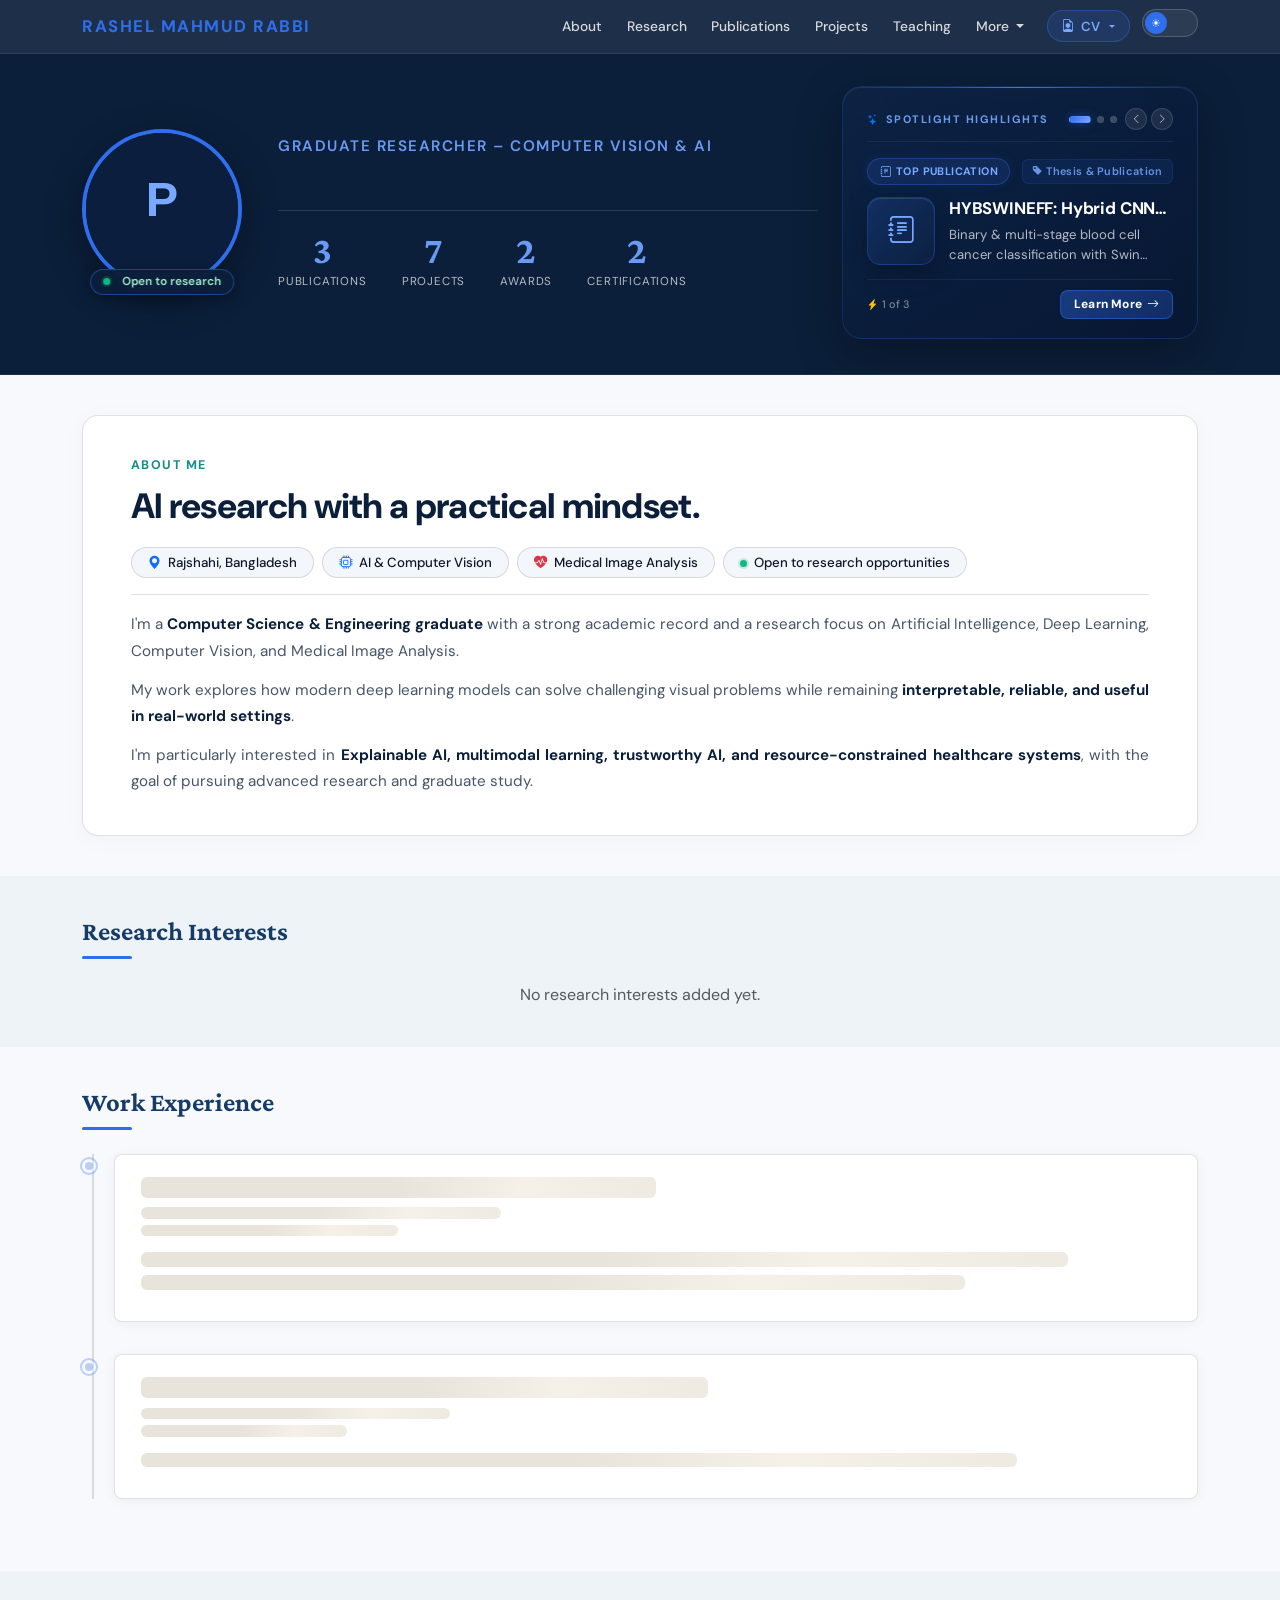
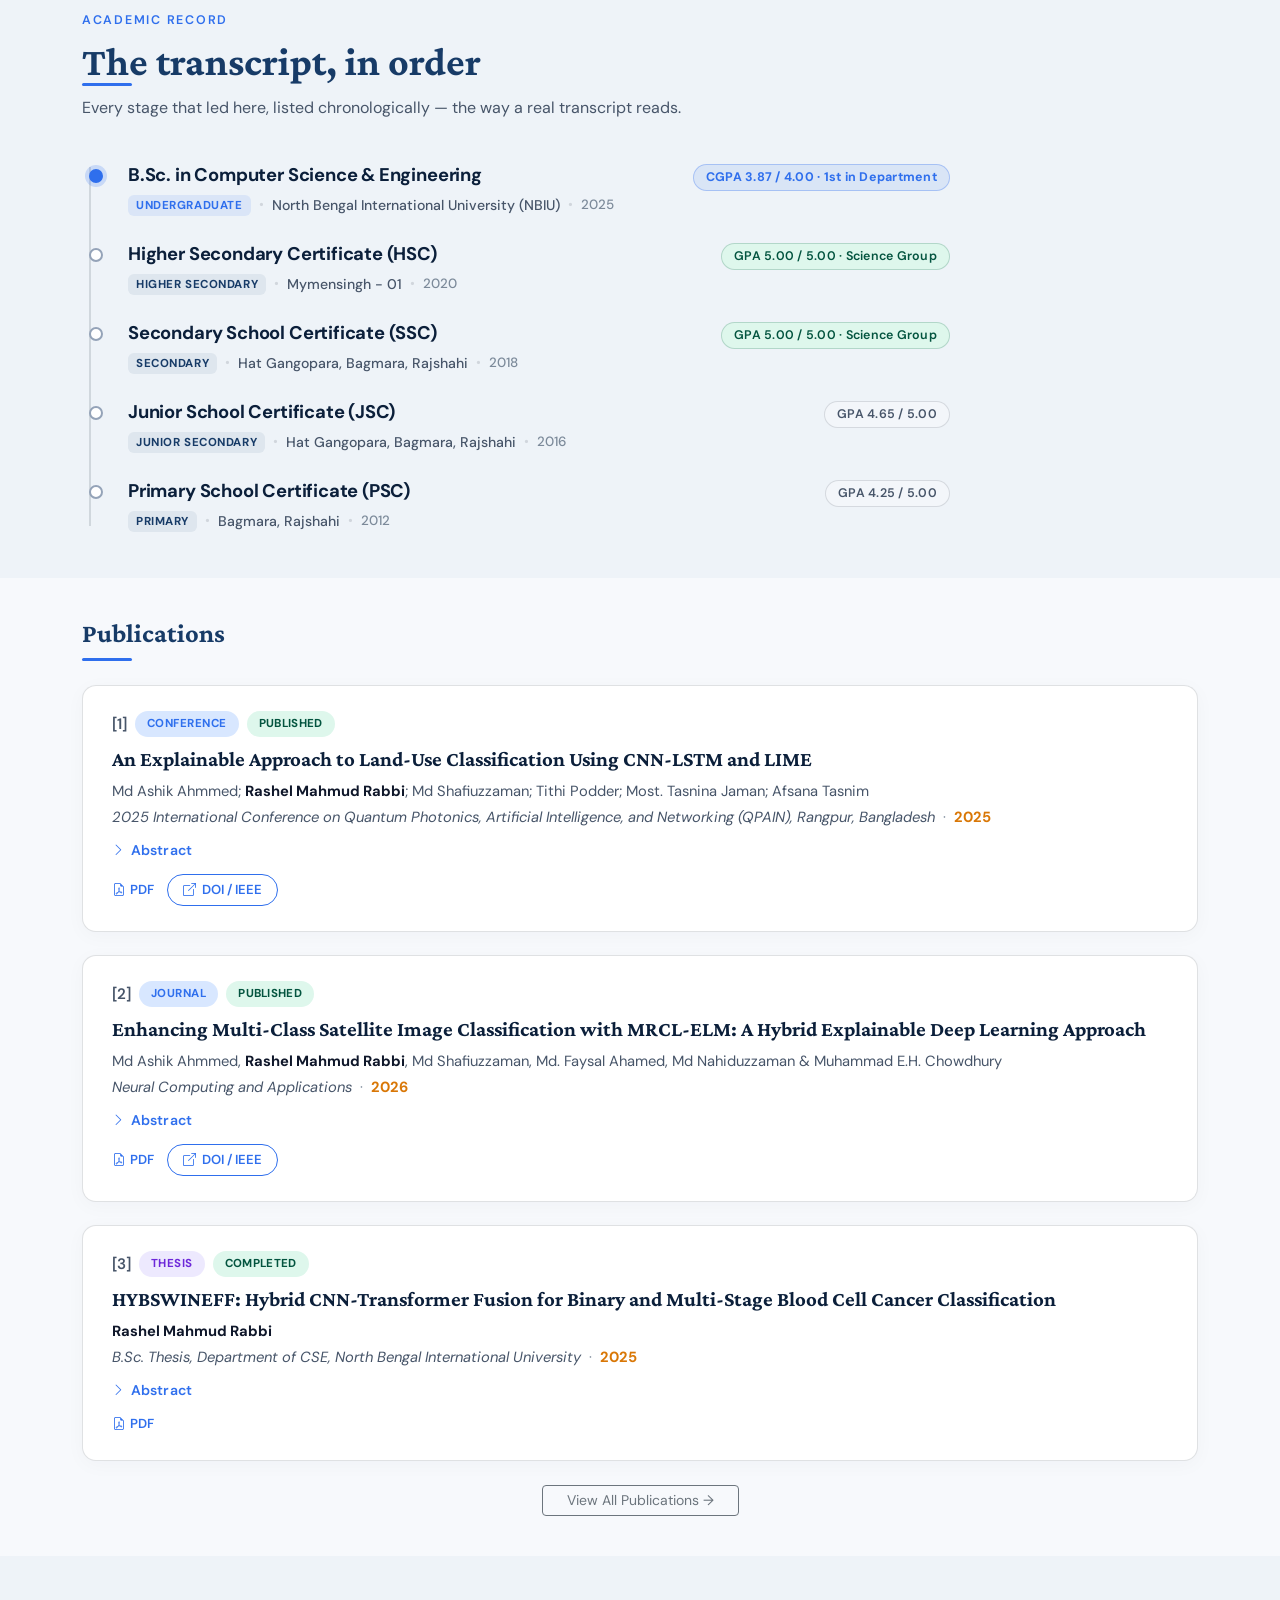
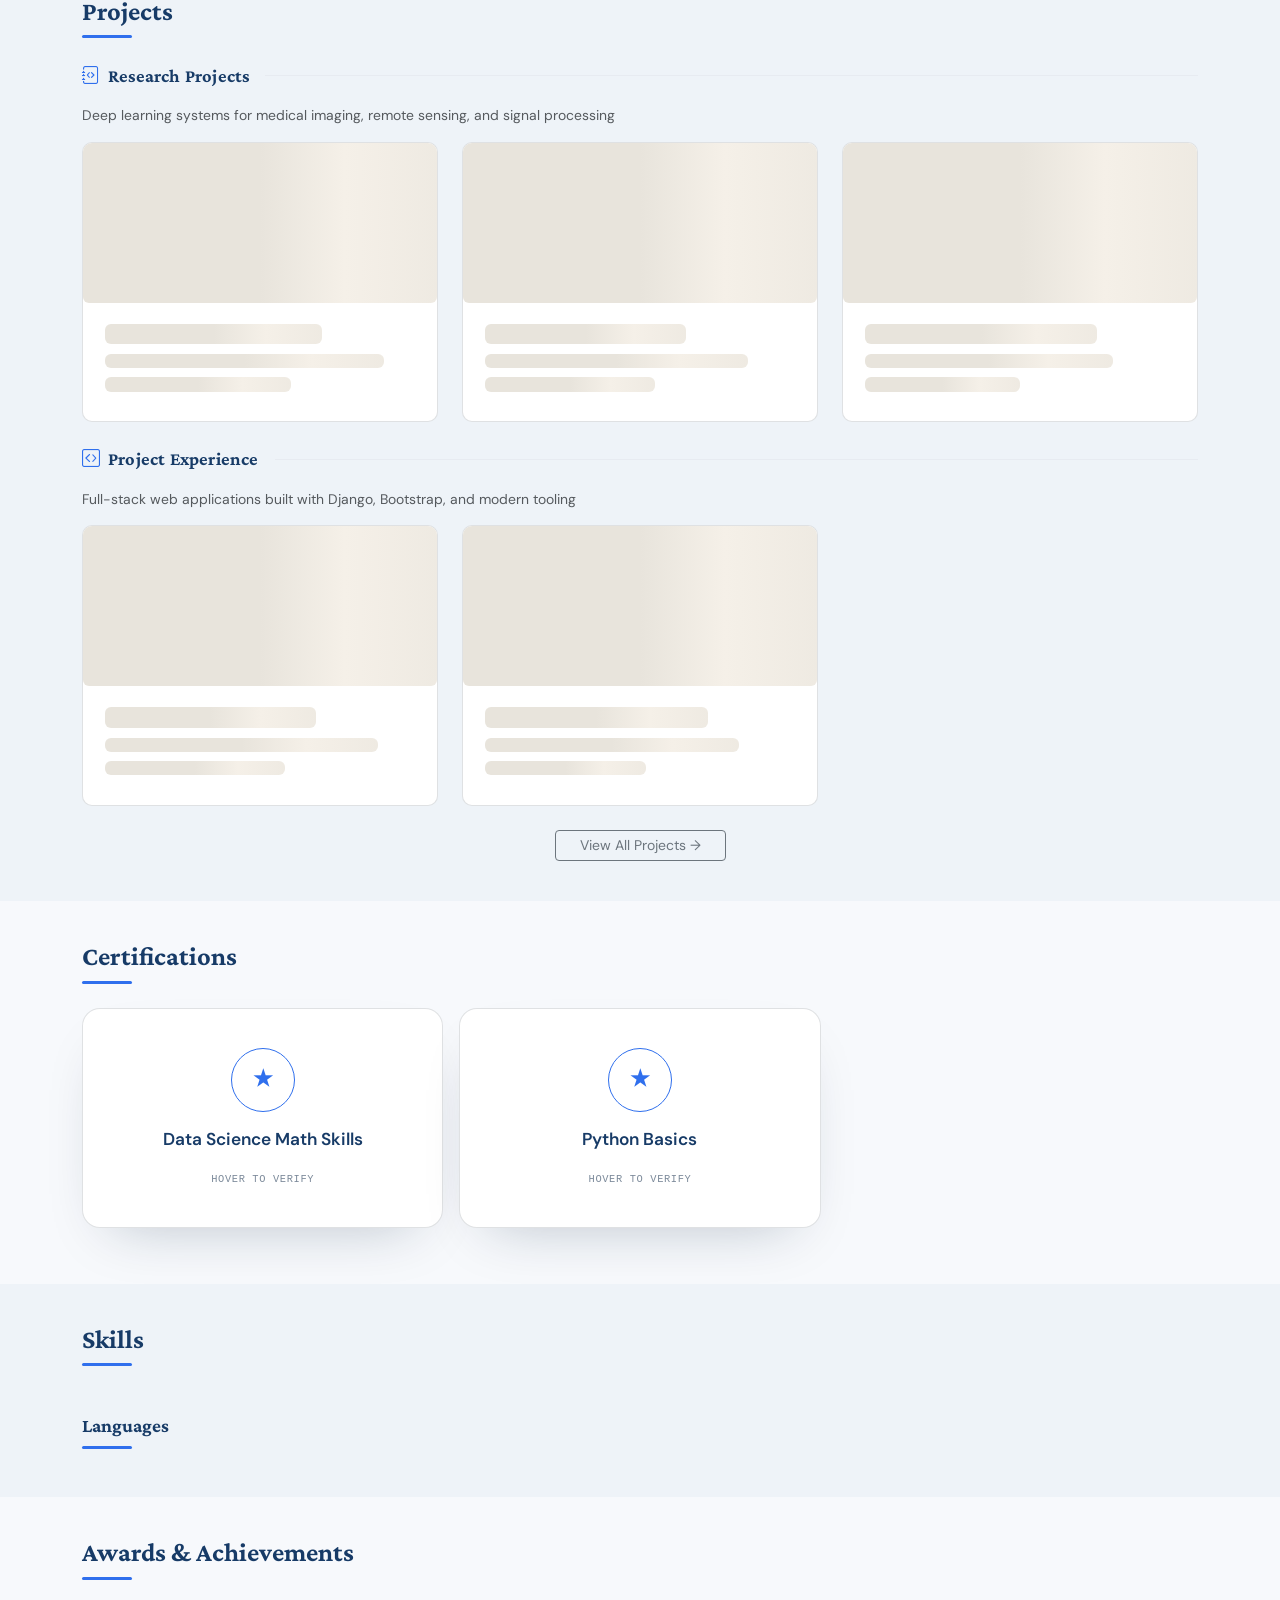
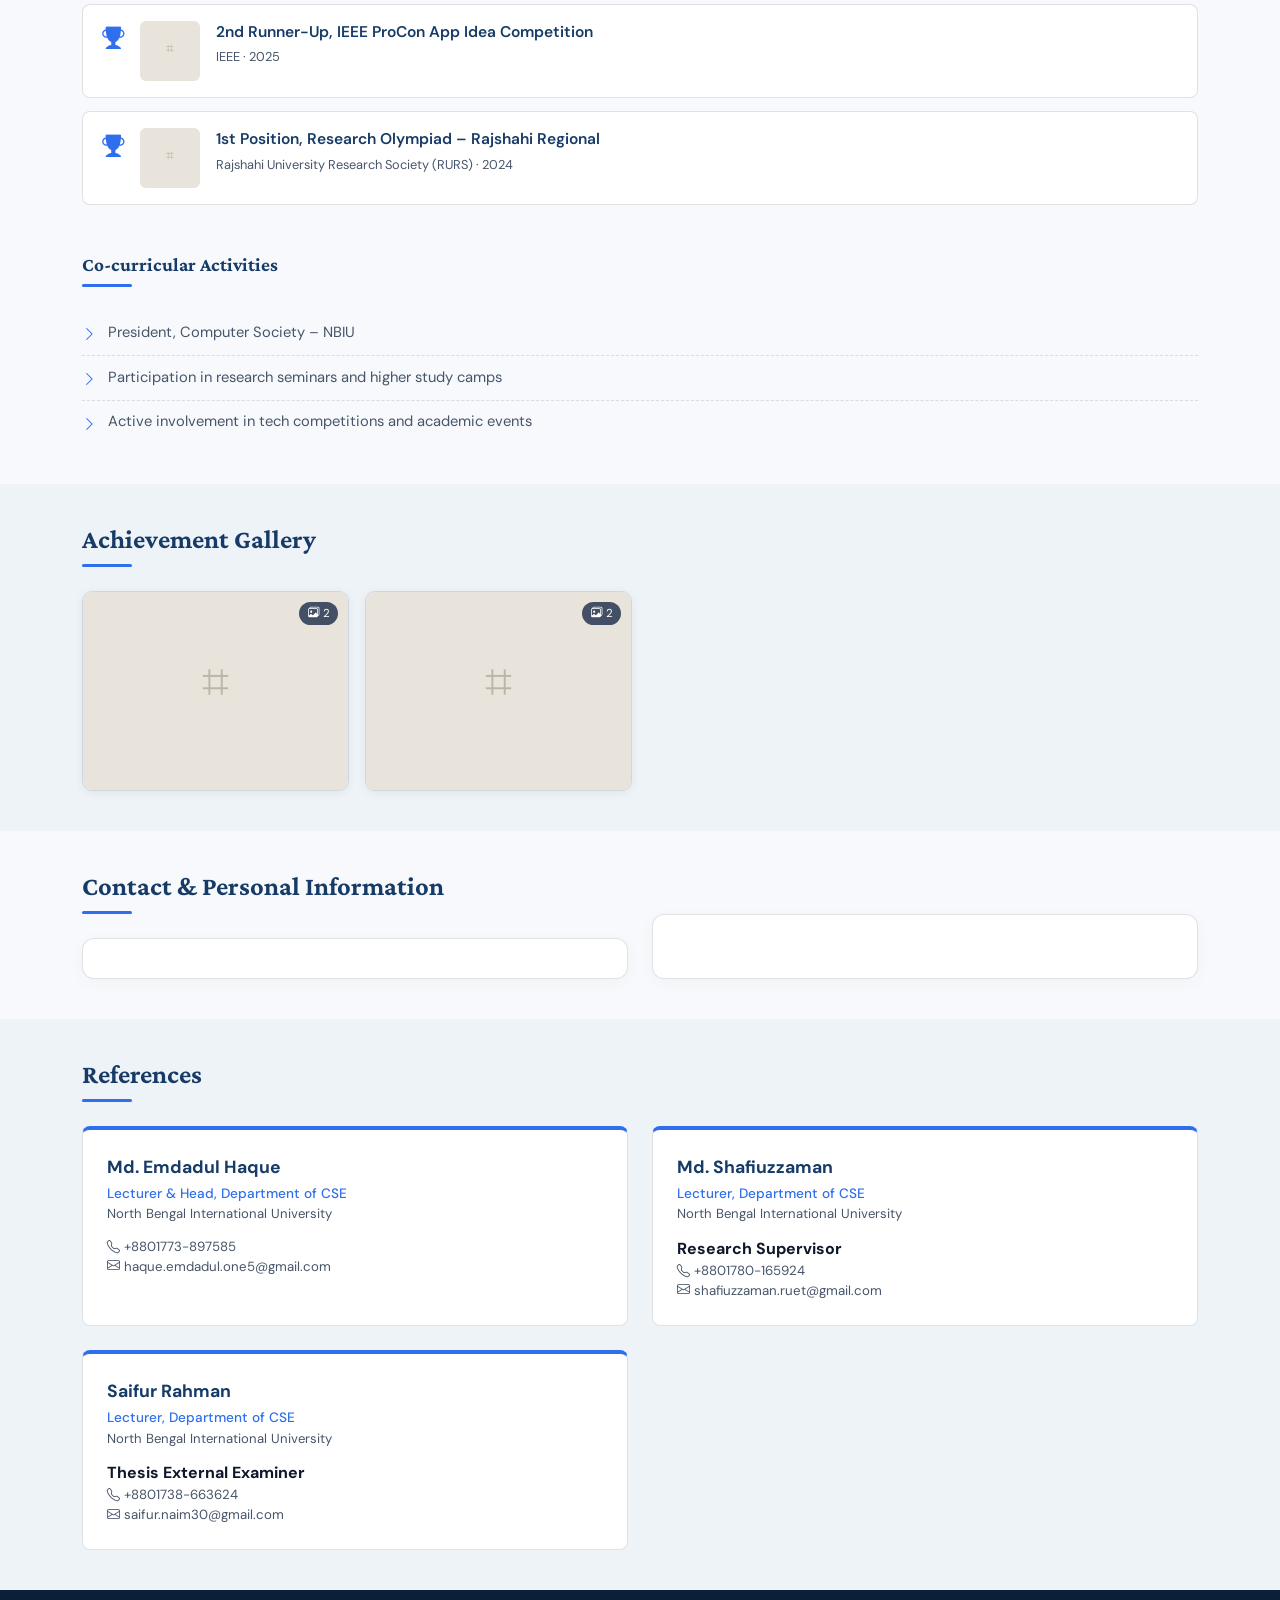
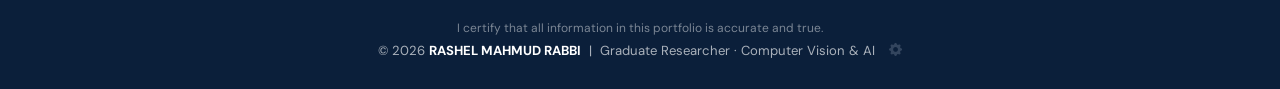
==== commit 1d68c0a8: "Optimize load time: switch to localStorage and preconnect CDNs" ====
--- a/index.html
+++ b/index.html
@@ -20,6 +20,10 @@
   <meta name="twitter:image" content="https://rashelmahmudrabbi.github.io/media/profile/Prof._Passport_size_image.jpg"/>
   <link rel="canonical" href="https://rashelmahmudrabbi.github.io/"/>
   <link rel="icon" type="image/svg+xml" href="data:image/svg+xml,%3Csvg xmlns='http://www.w3.org/2000/svg' width='32' height='32' viewBox='0 0 32 32'%3E%3Crect width='32' height='32' rx='6' fill='%230b1e3d'/%3E%3Ctext x='16' y='21' text-anchor='middle' font-family='Georgia,serif' font-size='13' font-weight='700' fill='%23b8862a'%3ERMR%3C/text%3E%3C/svg%3E"/>
+  <link rel="preconnect" href="https://fonts.googleapis.com">
+  <link rel="preconnect" href="https://fonts.gstatic.com" crossorigin>
+  <link rel="preconnect" href="https://cdn.jsdelivr.net">
+  <link rel="dns-prefetch" href="https://cdn.jsdelivr.net">
   <link href="https://cdn.jsdelivr.net/npm/bootstrap@5.3.3/dist/css/bootstrap.min.css" rel="stylesheet"/>
   <link href="https://cdn.jsdelivr.net/npm/bootstrap-icons@1.11.3/font/bootstrap-icons.min.css" rel="stylesheet"/>
   <link href="https://fonts.googleapis.com/css2?family=Crimson+Pro:ital,wght@0,300;0,400;0,600;0,700;1,400&family=DM+Sans:wght@300;400;500;600&display=swap" rel="stylesheet"/>
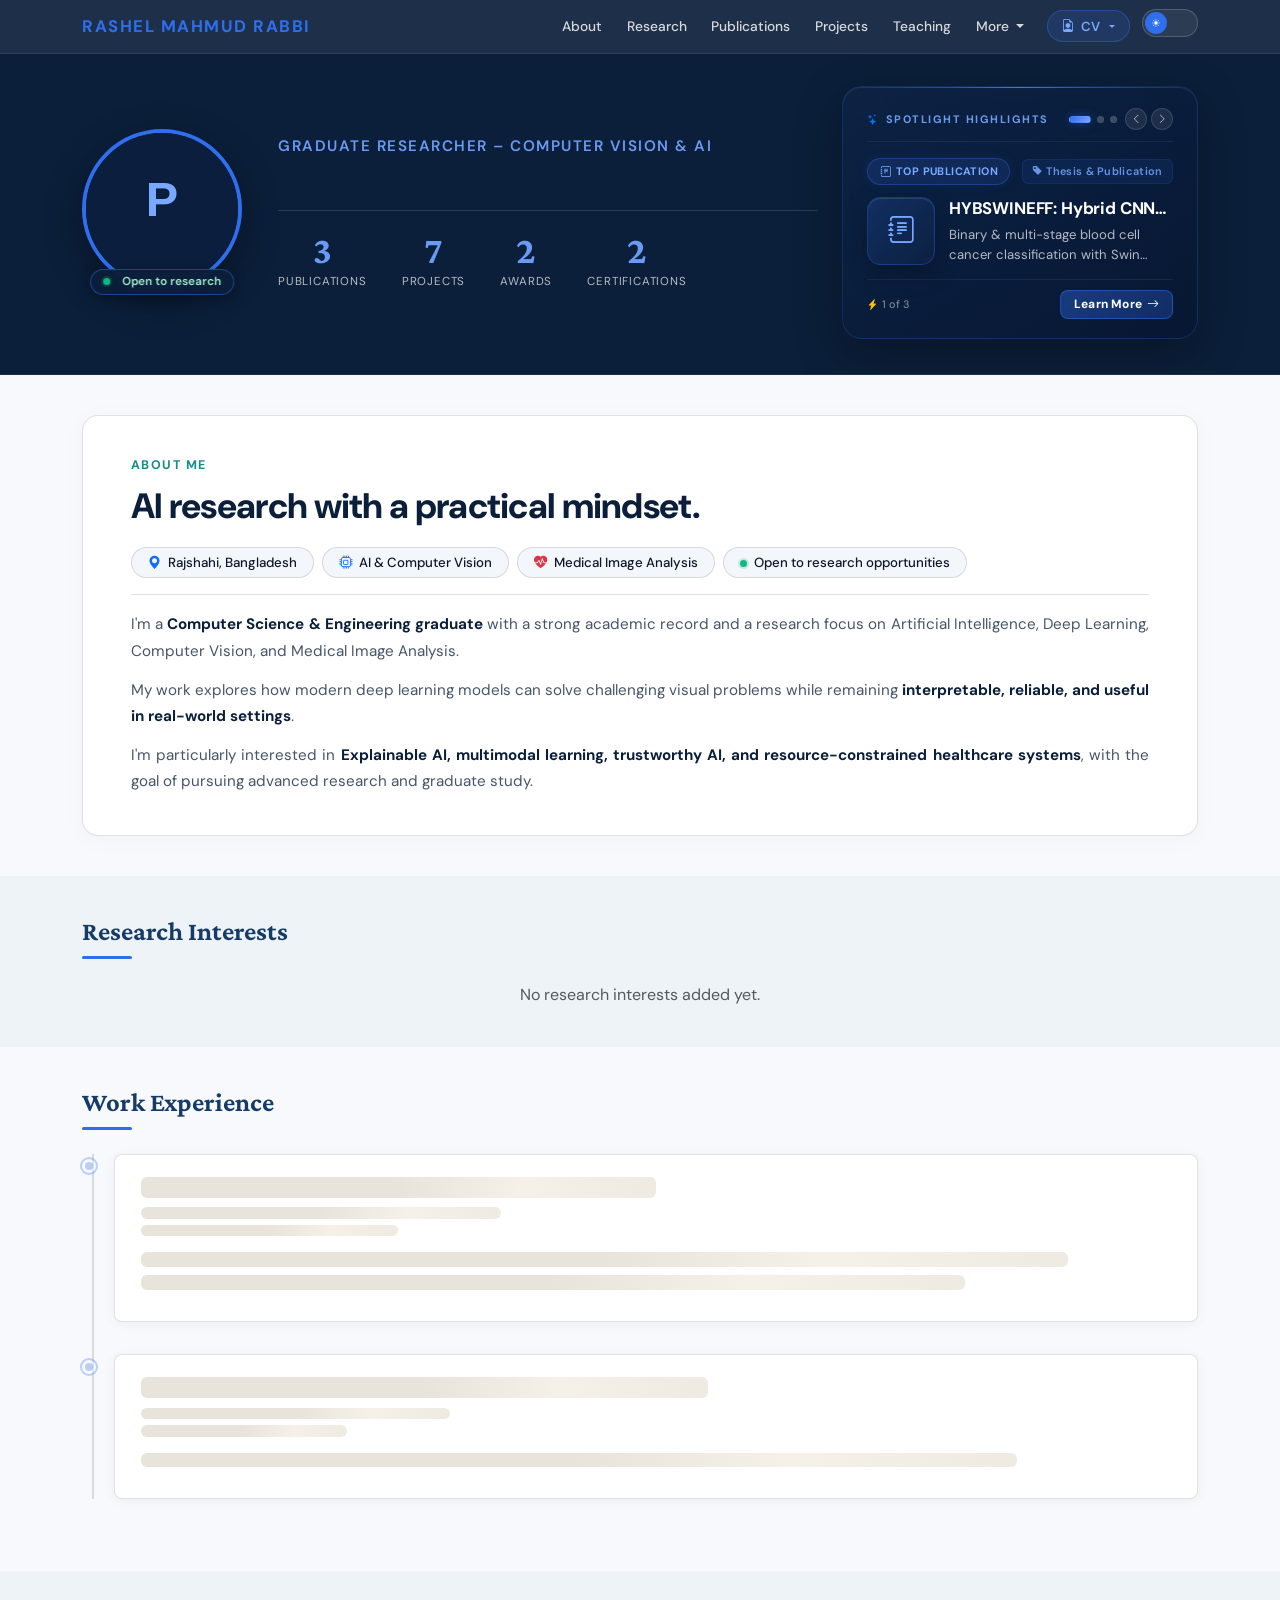
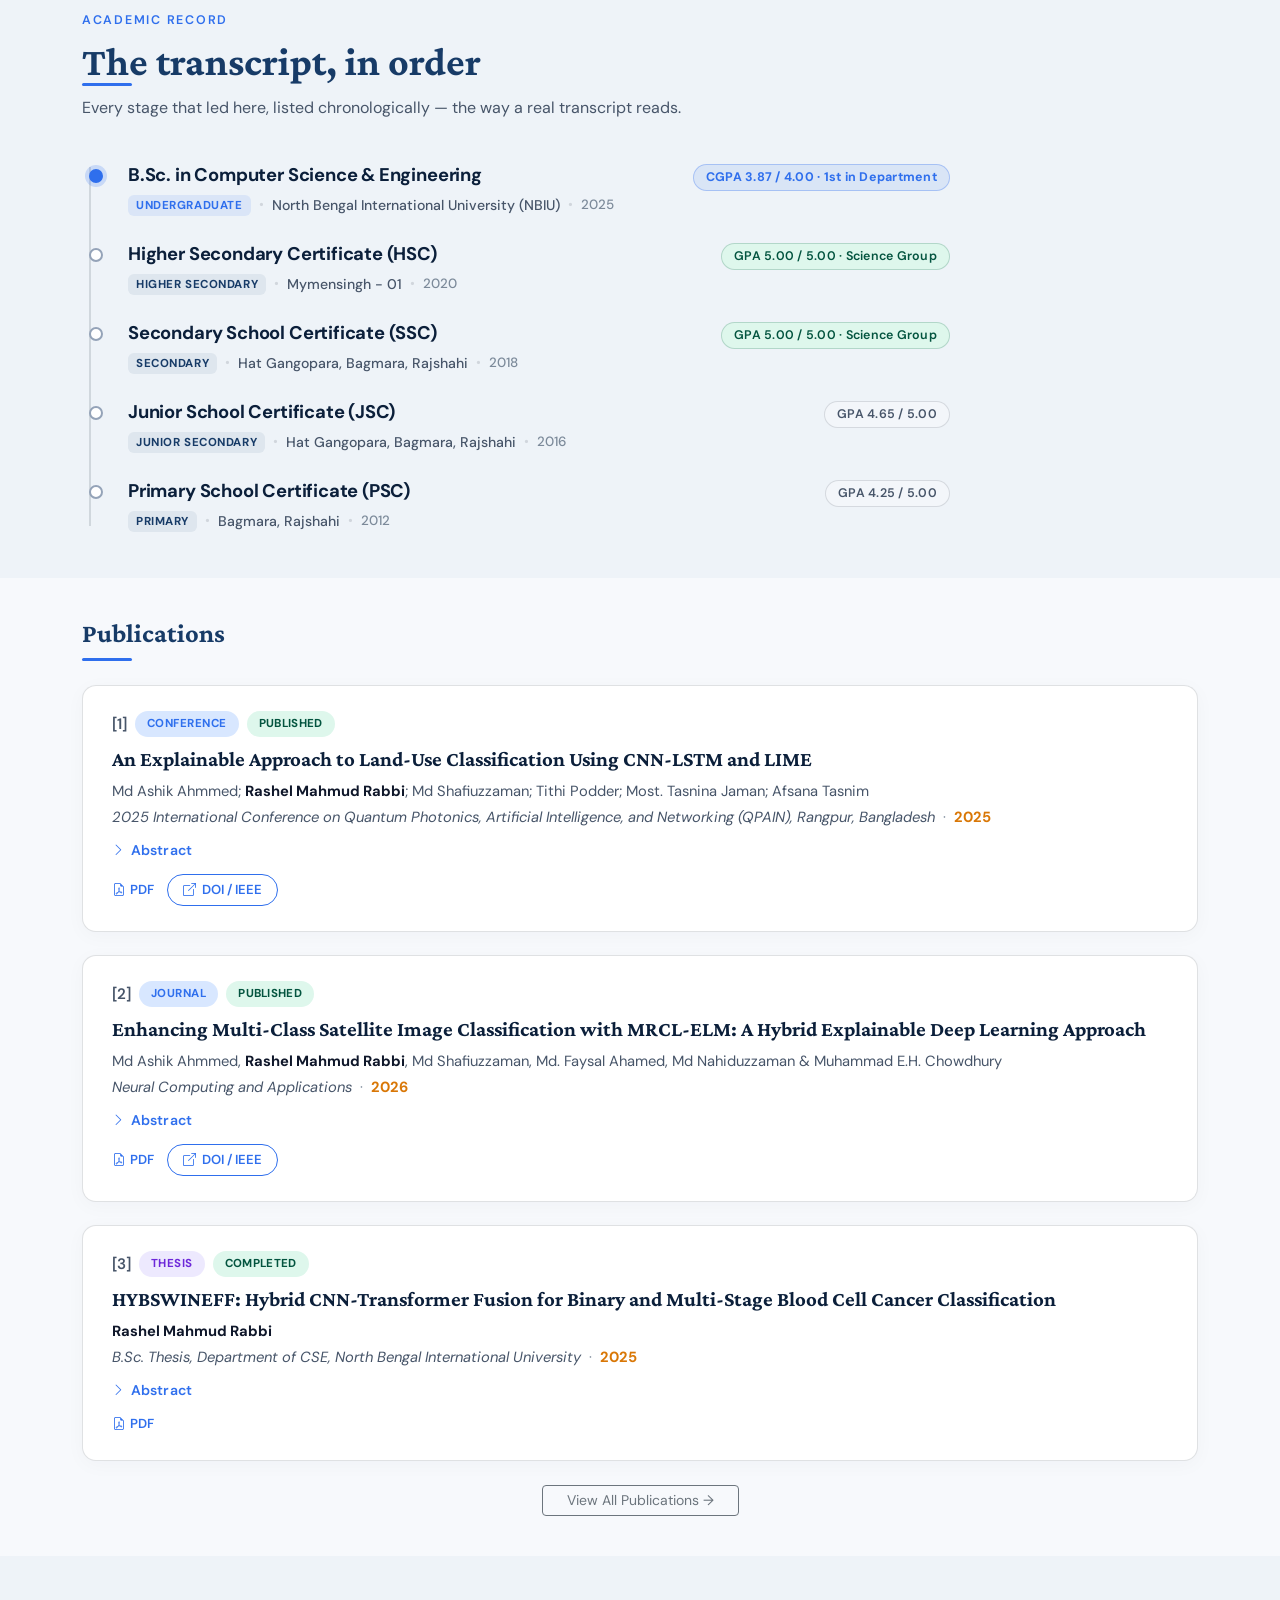
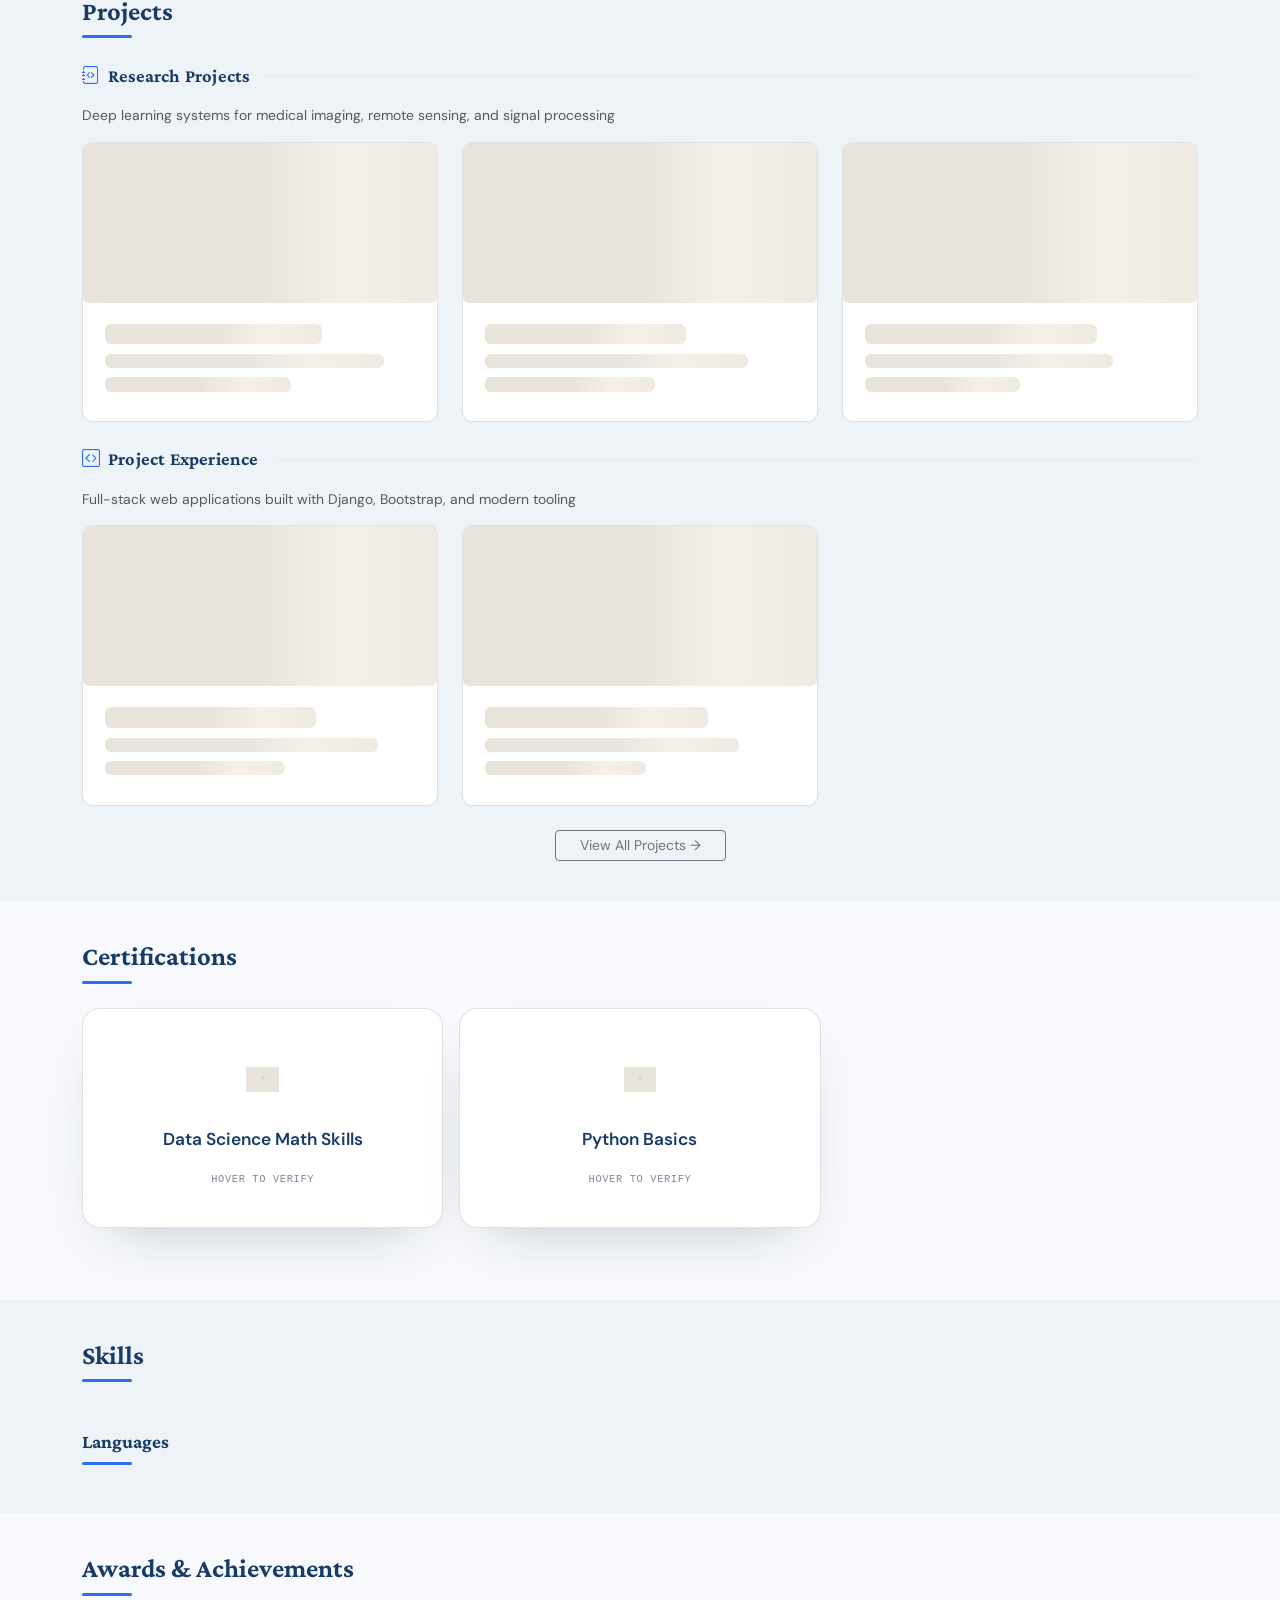
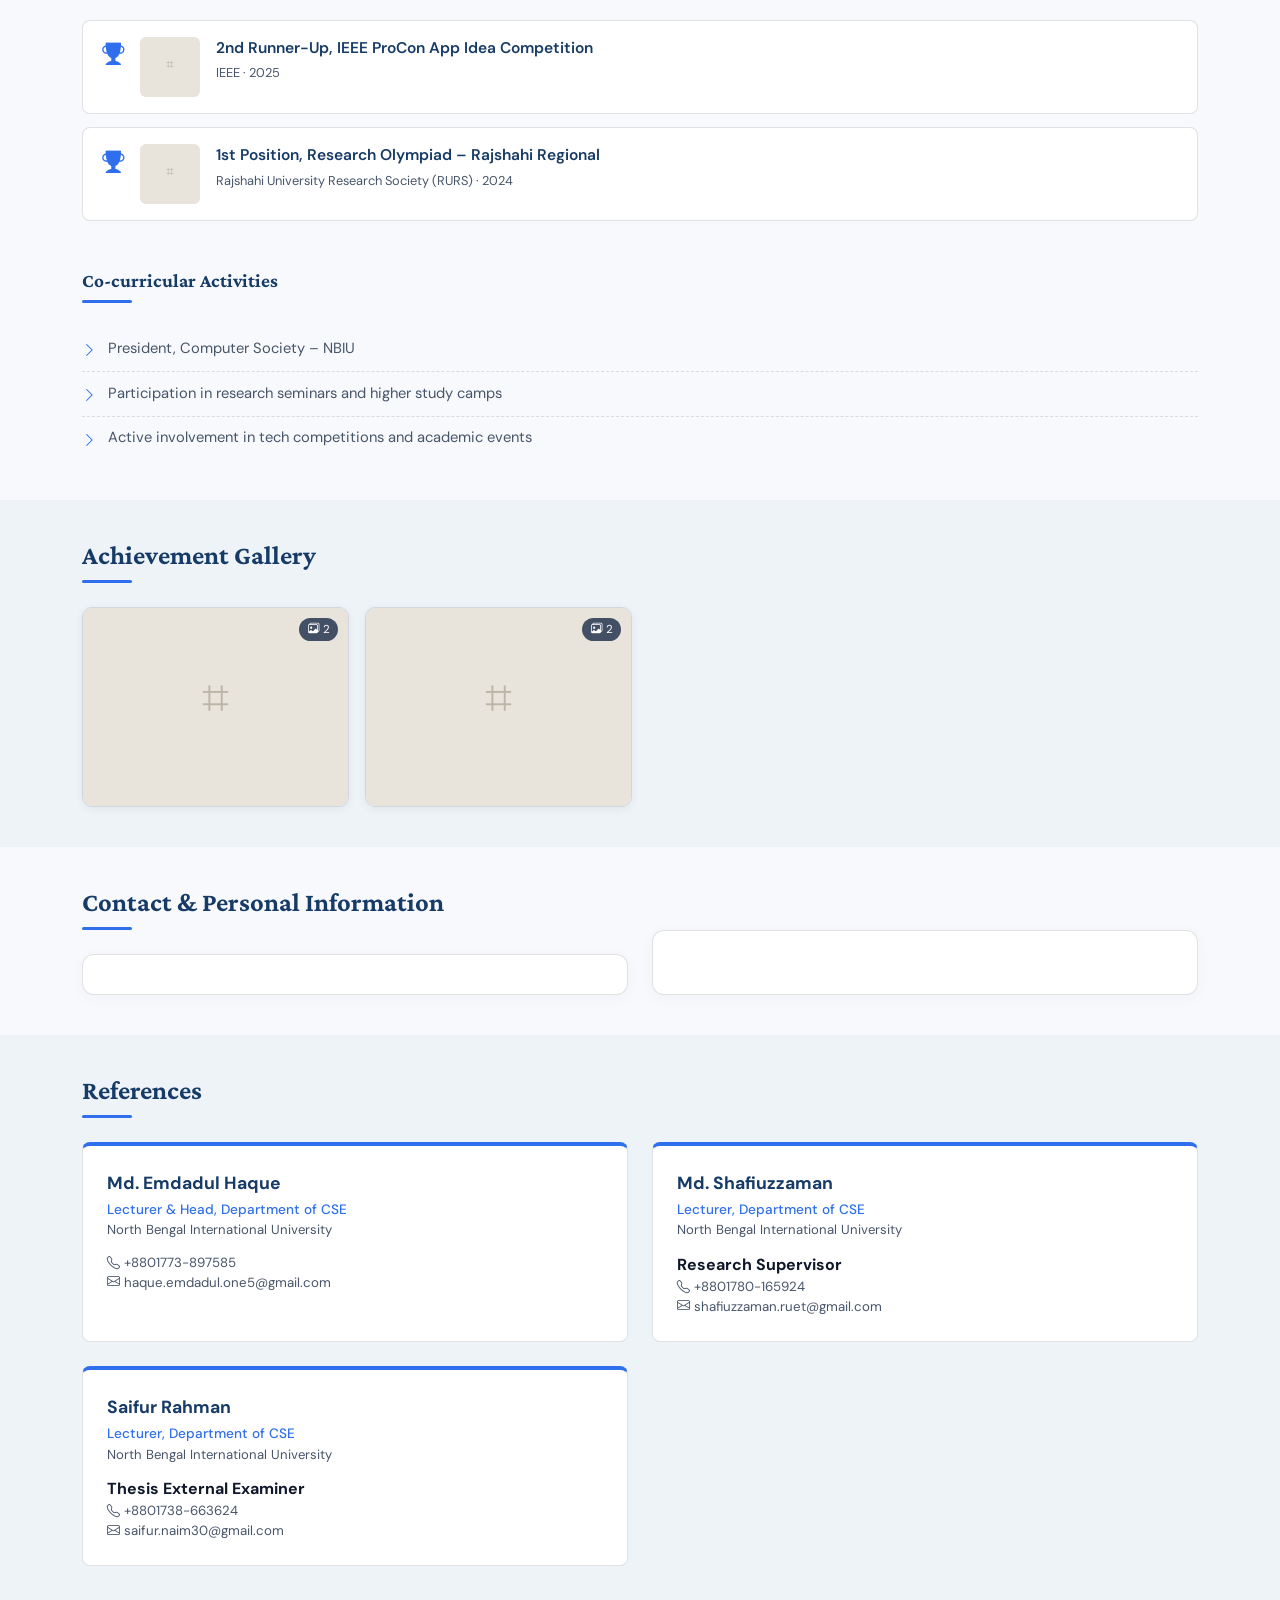
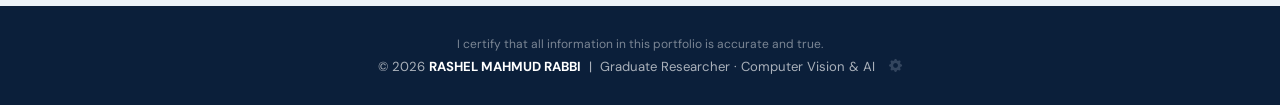
==== commit 09f96f8f: "Swap layouts between Research Interests and Certifications" ====
--- a/index.html
+++ b/index.html
@@ -305,12 +305,9 @@
   <div class="container">
     <h2 class="section-title">Research Interests</h2>
     <div class="row g-3" id="researchInterestsList">
-      <div class="col-6 col-md-4 col-lg-2"><div class="interest-card"><div class="skeleton skeleton-circle" style="width:40px;height:40px;margin:0 auto .7rem;"></div><div class="skeleton skeleton-line" style="width:70%;margin:0 auto .4rem;"></div><div class="skeleton skeleton-line-sm" style="width:90%;margin:0 auto;"></div></div></div>
-      <div class="col-6 col-md-4 col-lg-2"><div class="interest-card"><div class="skeleton skeleton-circle" style="width:40px;height:40px;margin:0 auto .7rem;"></div><div class="skeleton skeleton-line" style="width:65%;margin:0 auto .4rem;"></div><div class="skeleton skeleton-line-sm" style="width:85%;margin:0 auto;"></div></div></div>
-      <div class="col-6 col-md-4 col-lg-2"><div class="interest-card"><div class="skeleton skeleton-circle" style="width:40px;height:40px;margin:0 auto .7rem;"></div><div class="skeleton skeleton-line" style="width:75%;margin:0 auto .4rem;"></div><div class="skeleton skeleton-line-sm" style="width:80%;margin:0 auto;"></div></div></div>
-      <div class="col-6 col-md-4 col-lg-2"><div class="interest-card"><div class="skeleton skeleton-circle" style="width:40px;height:40px;margin:0 auto .7rem;"></div><div class="skeleton skeleton-line" style="width:60%;margin:0 auto .4rem;"></div><div class="skeleton skeleton-line-sm" style="width:88%;margin:0 auto;"></div></div></div>
-      <div class="col-6 col-md-4 col-lg-2"><div class="interest-card"><div class="skeleton skeleton-circle" style="width:40px;height:40px;margin:0 auto .7rem;"></div><div class="skeleton skeleton-line" style="width:72%;margin:0 auto .4rem;"></div><div class="skeleton skeleton-line-sm" style="width:82%;margin:0 auto;"></div></div></div>
-      <div class="col-6 col-md-4 col-lg-2"><div class="interest-card"><div class="skeleton skeleton-circle" style="width:40px;height:40px;margin:0 auto .7rem;"></div><div class="skeleton skeleton-line" style="width:68%;margin:0 auto .4rem;"></div><div class="skeleton skeleton-line-sm" style="width:86%;margin:0 auto;"></div></div></div>
+      <div class="col-lg-4 col-md-6 mb-3"><div class="cert-card" style="padding:1rem;align-items:center;gap:0.8rem;height:100%;"><div class="skeleton" style="width:44px;height:44px;border-radius:8px;flex-shrink:0;"></div><div style="flex:1;"><div class="skeleton skeleton-line" style="width:65%;margin-bottom:.4rem;"></div><div class="skeleton skeleton-line-sm" style="width:90%;"></div></div></div></div>
+      <div class="col-lg-4 col-md-6 mb-3"><div class="cert-card" style="padding:1rem;align-items:center;gap:0.8rem;height:100%;"><div class="skeleton" style="width:44px;height:44px;border-radius:8px;flex-shrink:0;"></div><div style="flex:1;"><div class="skeleton skeleton-line" style="width:75%;margin-bottom:.4rem;"></div><div class="skeleton skeleton-line-sm" style="width:80%;"></div></div></div></div>
+      <div class="col-lg-4 col-md-6 mb-3"><div class="cert-card" style="padding:1rem;align-items:center;gap:0.8rem;height:100%;"><div class="skeleton" style="width:44px;height:44px;border-radius:8px;flex-shrink:0;"></div><div style="flex:1;"><div class="skeleton skeleton-line" style="width:60%;margin-bottom:.4rem;"></div><div class="skeleton skeleton-line-sm" style="width:85%;"></div></div></div></div>
     </div>
   </div>
 </section>
@@ -416,10 +413,9 @@
   <div class="container">
     <h2 class="section-title">Certifications</h2>
     <div class="row g-3" id="certificationsList">
-      <div class="col-lg-6"><div class="cert-card"><div class="skeleton" style="width:80px;height:60px;border-radius:6px;flex-shrink:0;"></div><div style="flex:1;"><div class="skeleton skeleton-line" style="width:65%;"></div><div class="skeleton skeleton-line-sm" style="width:45%;"></div></div></div></div>
-      <div class="col-lg-6"><div class="cert-card"><div class="skeleton" style="width:80px;height:60px;border-radius:6px;flex-shrink:0;"></div><div style="flex:1;"><div class="skeleton skeleton-line" style="width:70%;"></div><div class="skeleton skeleton-line-sm" style="width:50%;"></div></div></div></div>
-      <div class="col-lg-6"><div class="cert-card"><div class="skeleton" style="width:80px;height:60px;border-radius:6px;flex-shrink:0;"></div><div style="flex:1;"><div class="skeleton skeleton-line" style="width:60%;"></div><div class="skeleton skeleton-line-sm" style="width:40%;"></div></div></div></div>
-      <div class="col-lg-6"><div class="cert-card"><div class="skeleton" style="width:80px;height:60px;border-radius:6px;flex-shrink:0;"></div><div style="flex:1;"><div class="skeleton skeleton-line" style="width:68%;"></div><div class="skeleton skeleton-line-sm" style="width:48%;"></div></div></div></div>
+      <div class="col-lg-4 col-md-6 mb-3"><div class="cert"><div class="cert-inner"><div class="cert-face cert-front"><div class="skeleton skeleton-circle" style="width:40px;height:40px;margin:0 auto .7rem;"></div><div class="skeleton skeleton-line" style="width:70%;margin:0 auto .4rem;"></div><div class="skeleton skeleton-line-sm" style="width:90%;margin:0 auto;"></div></div></div></div></div>
+      <div class="col-lg-4 col-md-6 mb-3"><div class="cert"><div class="cert-inner"><div class="cert-face cert-front"><div class="skeleton skeleton-circle" style="width:40px;height:40px;margin:0 auto .7rem;"></div><div class="skeleton skeleton-line" style="width:65%;margin:0 auto .4rem;"></div><div class="skeleton skeleton-line-sm" style="width:85%;margin:0 auto;"></div></div></div></div></div>
+      <div class="col-lg-4 col-md-6 mb-3"><div class="cert"><div class="cert-inner"><div class="cert-face cert-front"><div class="skeleton skeleton-circle" style="width:40px;height:40px;margin:0 auto .7rem;"></div><div class="skeleton skeleton-line" style="width:75%;margin:0 auto .4rem;"></div><div class="skeleton skeleton-line-sm" style="width:80%;margin:0 auto;"></div></div></div></div></div>
     </div>
   </div>
 </section>
@@ -699,7 +695,7 @@
 
   function lbRender() {
     const p = lbPhotos[lbIndex];
-    document.getElementById('lbImage').src = p.src;
+    document.getElementById('lbImage').src = resolveAssetUrl(p.src, false);
     document.getElementById('lbCaption').textContent = p.caption || '';
     document.getElementById('lbTitle').textContent = lbEventTitle;
     document.getElementById('lbCounter').textContent = (lbIndex + 1) + ' / ' + lbPhotos.length;
@@ -709,7 +705,7 @@
     strip.innerHTML = '';
     lbPhotos.forEach((ph, i) => {
       const img = document.createElement('img');
-      img.src = ph.src;
+      img.src = resolveAssetUrl(ph.src, false);
       img.style.cssText = `height:54px;width:72px;object-fit:cover;border-radius:4px;cursor:pointer;border:2px solid ${i===lbIndex?'var(--gold)':'transparent'};opacity:${i===lbIndex?'1':'0.55'};transition:all .2s;flex-shrink:0;`;
       img.onclick = () => { lbIndex = i; lbRender(); };
       strip.appendChild(img);
--- a/assets/css/styles.css
+++ b/assets/css/styles.css
@@ -769,6 +769,55 @@
   box-shadow: 0 0 12px rgba(234, 179, 8, 0.1);
 }
 
+.spotlight-body-large {
+  display: flex;
+  flex-direction: column;
+  align-items: center;
+  margin-bottom: 0.85rem;
+}
+
+.spotlight-image-wrap {
+  width: 100%;
+  position: relative;
+  border-radius: 14px;
+  overflow: hidden;
+  border: 1px solid rgba(255, 255, 255, 0.12);
+  box-shadow: 0 6px 18px rgba(0, 0, 0, 0.3);
+  transition: transform 0.3s ease;
+  aspect-ratio: 16 / 9;
+  display: flex;
+  align-items: center;
+  justify-content: center;
+  background: rgba(0, 0, 0, 0.2);
+}
+
+.spotlight-card:hover .spotlight-image-wrap {
+  transform: scale(1.02);
+  border-color: rgba(47, 111, 237, 0.3);
+}
+
+.spotlight-large-image {
+  width: 100%;
+  height: 100%;
+  object-fit: cover;
+}
+
+.spotlight-title-gradient {
+  font-family: 'DM Sans', sans-serif;
+  font-size: 1.15rem;
+  font-weight: 700;
+  margin-bottom: 0.4rem;
+  line-height: 1.35;
+  white-space: nowrap;
+  overflow: hidden;
+  text-overflow: ellipsis;
+  letter-spacing: -0.01em;
+  background: linear-gradient(90deg, #F87171, #38BDF8);
+  -webkit-background-clip: text;
+  -webkit-text-fill-color: transparent;
+  display: inline-block;
+}
+
 .spotlight-body {
   display: flex;
   gap: 14px;
@@ -2210,14 +2259,19 @@
   display: flex;
   gap: 1rem;
   align-items: flex-start;
-  transition: box-shadow .2s;
   margin-bottom: .8rem;
+  transition: all 0.3s cubic-bezier(0.165, 0.84, 0.44, 1);
 }
 
 .cert-card:hover {
-  box-shadow: var(--shadow);
-  transform: translateY(-6px);
-  border-color: var(--gold-soft);
+  transform: translateY(-4px);
+  box-shadow: 0 16px 32px rgba(11, 31, 58, 0.1);
+  border-color: rgba(47, 111, 237, 0.3);
+}
+
+[data-theme="dark"] .cert-card:hover {
+  box-shadow: 0 16px 32px rgba(0, 0, 0, 0.4);
+  border-color: rgba(120, 169, 255, 0.3);
 }
 
 .cert-thumb {
@@ -2261,46 +2315,77 @@
 }
 
 /* SKILLS */
+@keyframes skillFadeUp {
+  from { opacity: 0; transform: translateY(15px); }
+  to { opacity: 1; transform: translateY(0); }
+}
+
 .skill-group {
-  margin-bottom: 1.8rem;
+  margin-bottom: 1.5rem;
+  background: var(--surface);
+  padding: 1.5rem;
+  border-radius: var(--radius-m);
+  border: 1px solid var(--border);
+  box-shadow: 0 4px 12px rgba(11, 31, 58, 0.02);
+  transition: transform 0.3s var(--ease), box-shadow 0.3s var(--ease);
+  animation: skillFadeUp 0.6s var(--ease) both;
+}
+
+.skill-group:nth-child(1) { animation-delay: 0.05s; }
+.skill-group:nth-child(2) { animation-delay: 0.15s; }
+
+.skill-group:hover {
+  transform: translateY(-4px);
+  box-shadow: 0 12px 24px rgba(11, 31, 58, 0.06);
 }
 
 .skill-group-label {
-  font-size: .78rem;
-  font-weight: 600;
+  font-size: .85rem;
+  font-weight: 700;
   text-transform: uppercase;
-  letter-spacing: 1px;
-  color: var(--text-mid);
-  margin-bottom: .8rem;
-  display: flex;
-  align-items: center;
-  gap: .5rem;
+  letter-spacing: 1.2px;
+  margin-bottom: 1rem;
+  display: flex;
+  align-items: center;
+  gap: .6rem;
+  background: linear-gradient(90deg, var(--navy), var(--gold));
+  -webkit-background-clip: text;
+  -webkit-text-fill-color: transparent;
+}
+
+.skill-group-label i {
+  -webkit-text-fill-color: var(--navy);
+  font-size: 1.1rem;
 }
 
 .skill-group-label::after {
   content: '';
   flex: 1;
-  height: 1px;
-  background: var(--border);
+  height: 2px;
+  background: linear-gradient(90deg, var(--gold-tint), transparent);
+  margin-left: 0.5rem;
 }
 
 .skill-tag {
   display: inline-block;
-  background: var(--slate-lt);
+  background: var(--bg-alt);
   color: var(--navy);
-  font-size: .82rem;
-  padding: .35rem .85rem;
+  font-size: .85rem;
+  padding: .4rem 1rem;
   border-radius: 25px;
-  margin: .25rem .3rem .25rem 0;
-  font-weight: 500;
-  transition: all .2s;
+  margin: .3rem .4rem .3rem 0;
+  font-weight: 600;
+  transition: all 0.25s var(--ease);
   border: 1px solid var(--border);
+  box-shadow: 0 2px 4px rgba(0,0,0,0.02);
 }
 
 .skill-tag:hover {
   background: var(--navy);
   color: #fff;
   border-color: var(--navy);
+  transform: scale(1.06) translateY(-3px);
+  box-shadow: 0 6px 12px rgba(23, 59, 103, 0.18);
 }
 
 /* AWARDS */
@@ -2893,7 +2978,20 @@
   justify-content: center;
   font-family: 'Crimson Pro', serif;
   font-size: 1.4rem;
-  margin-bottom: 16px;
+  margin: 0 auto 1rem;
+  position: relative;
+  overflow: hidden;
+}
+
+.cert-front .badge.badge-img {
+  border-color: transparent !important;
+  background: transparent;
+}
+
+.cert-front .badge.badge-img img {
+  width: 100%;
+  height: 100%;
+  object-fit: contain;
 }
 
 .cert:nth-child(3n+2) .cert-front .badge {
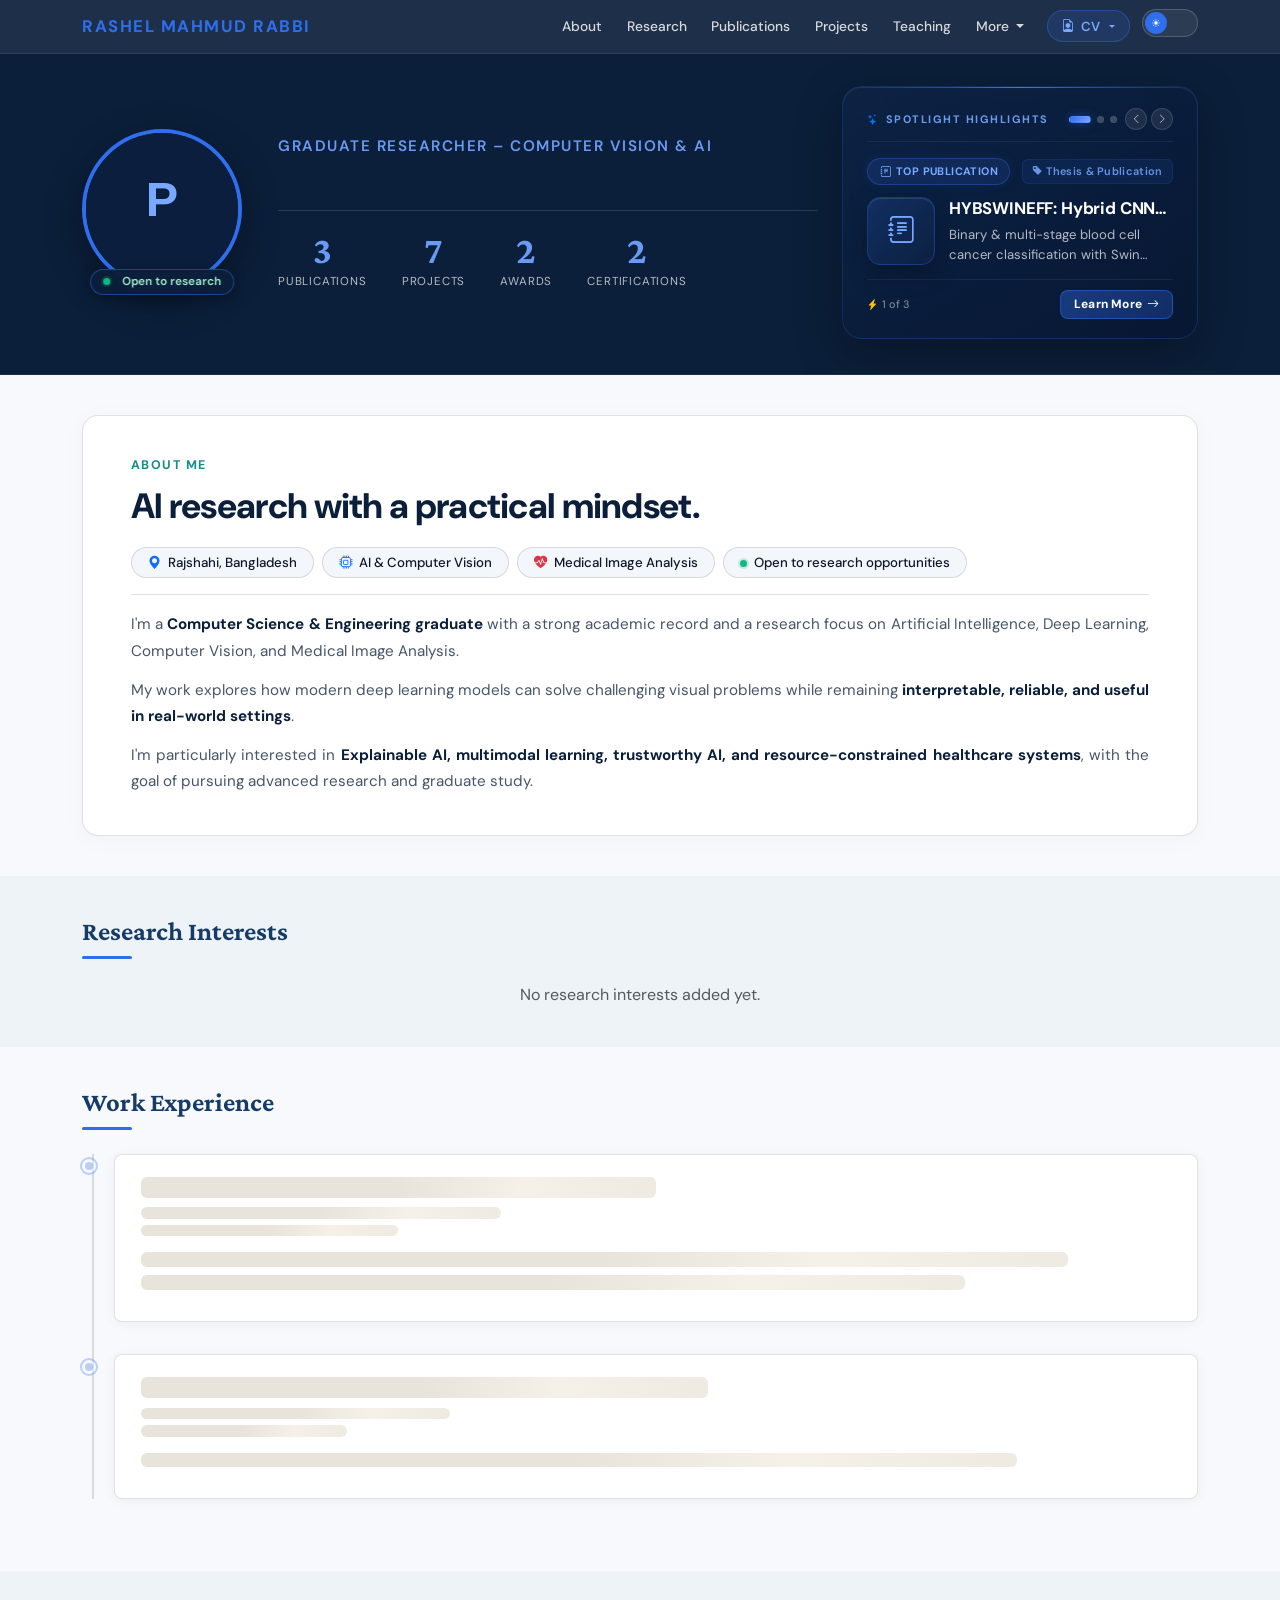
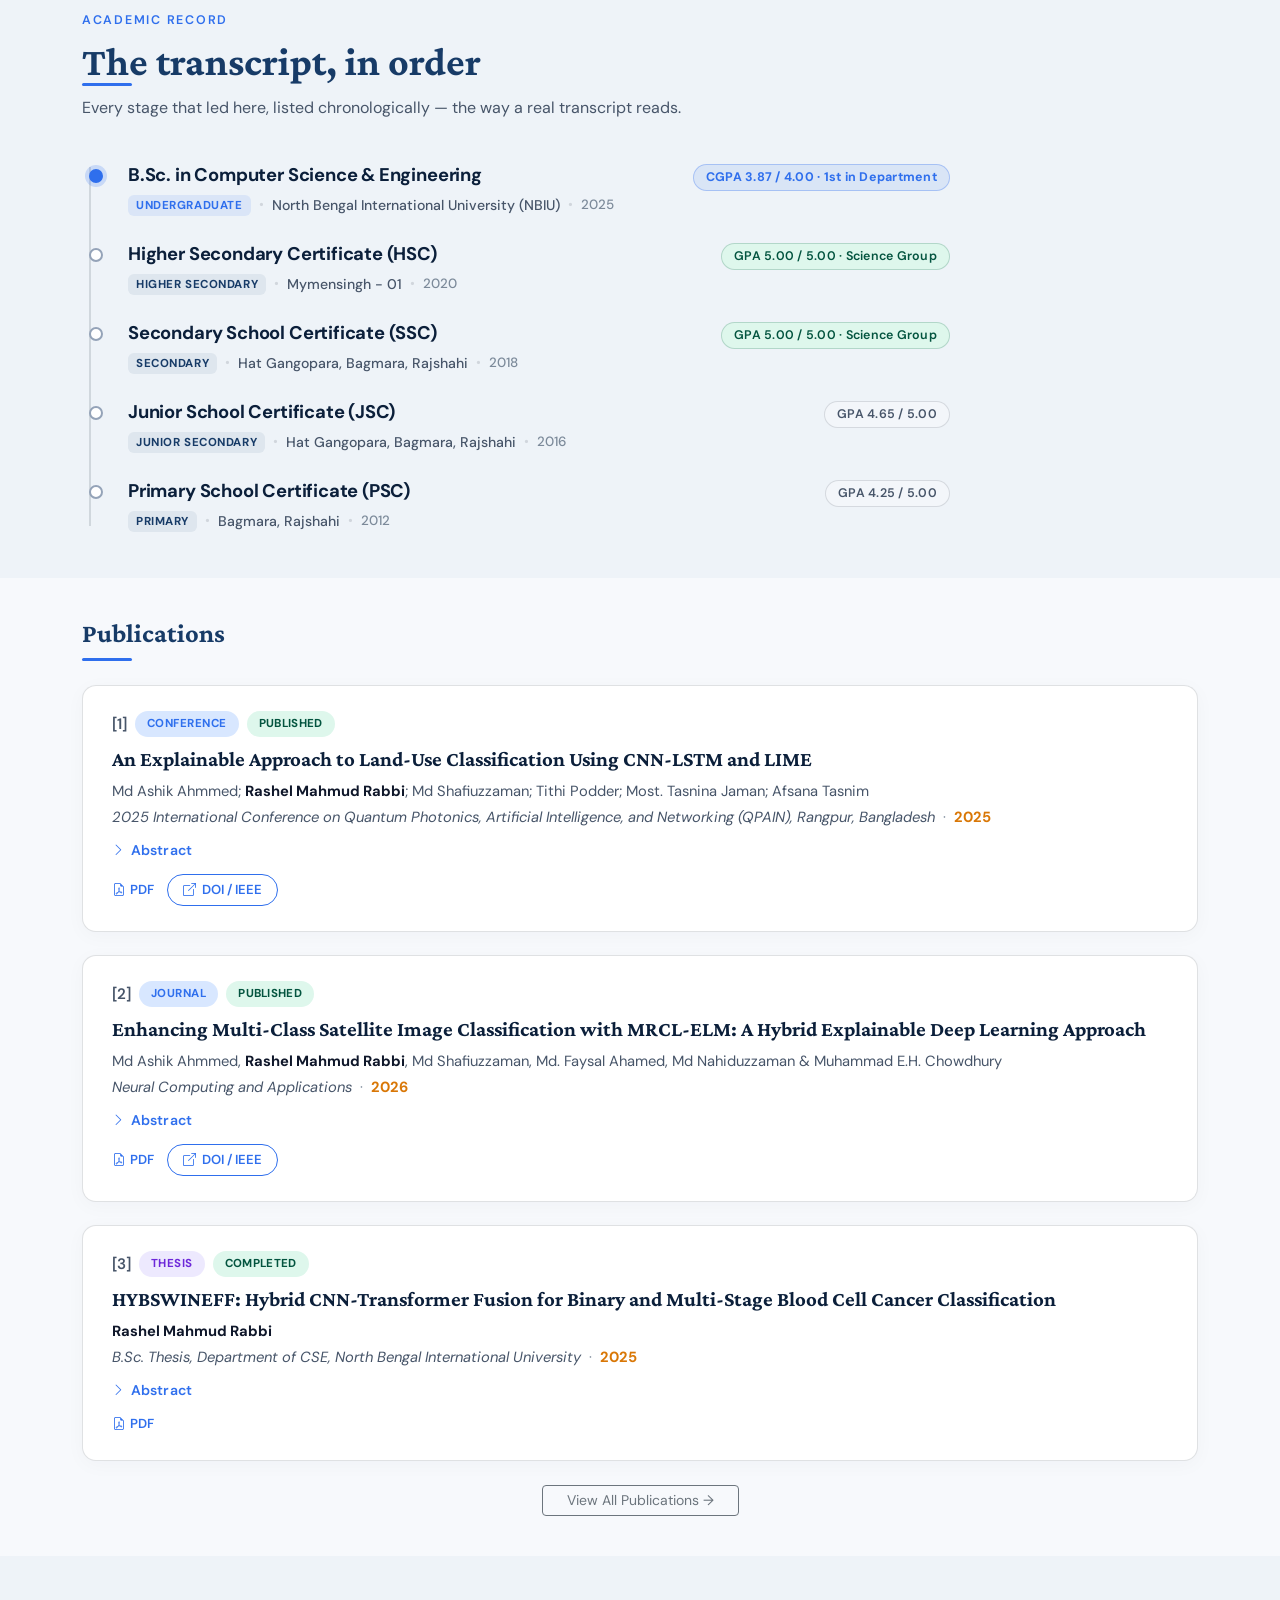
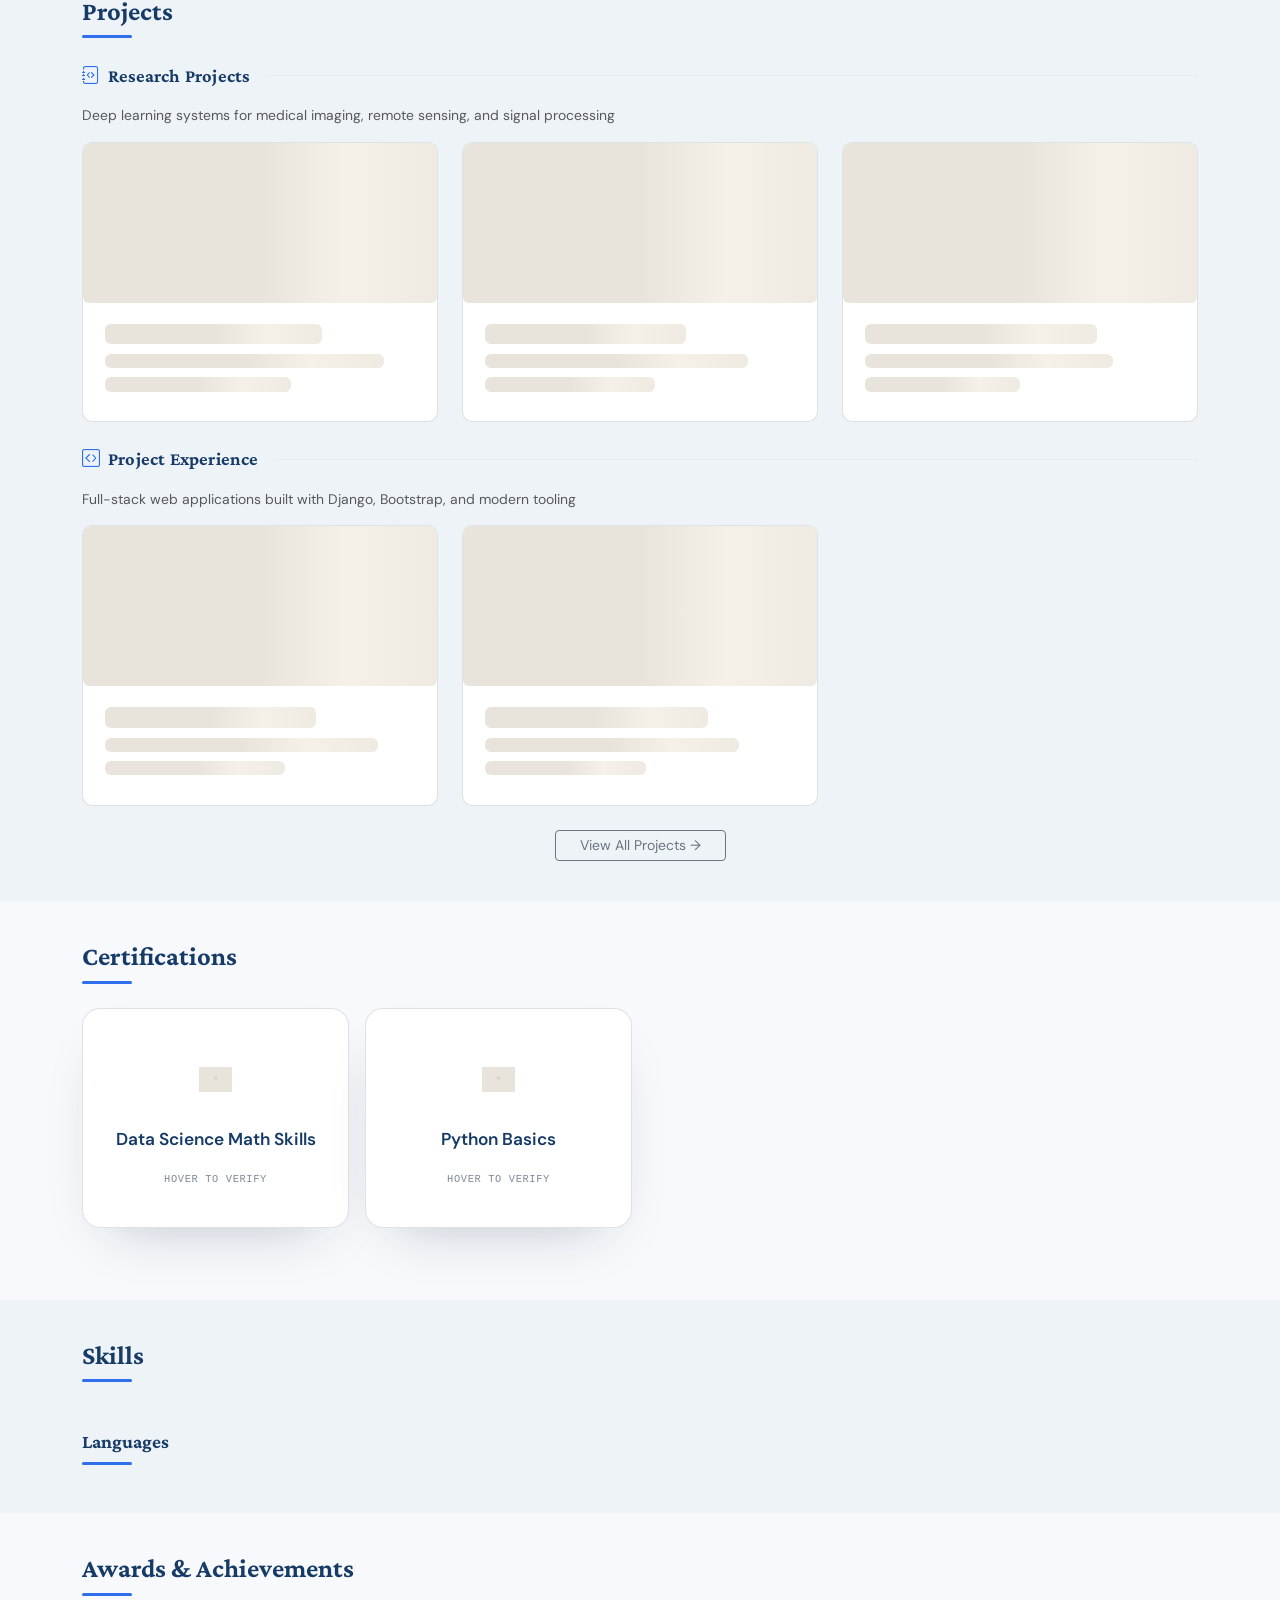
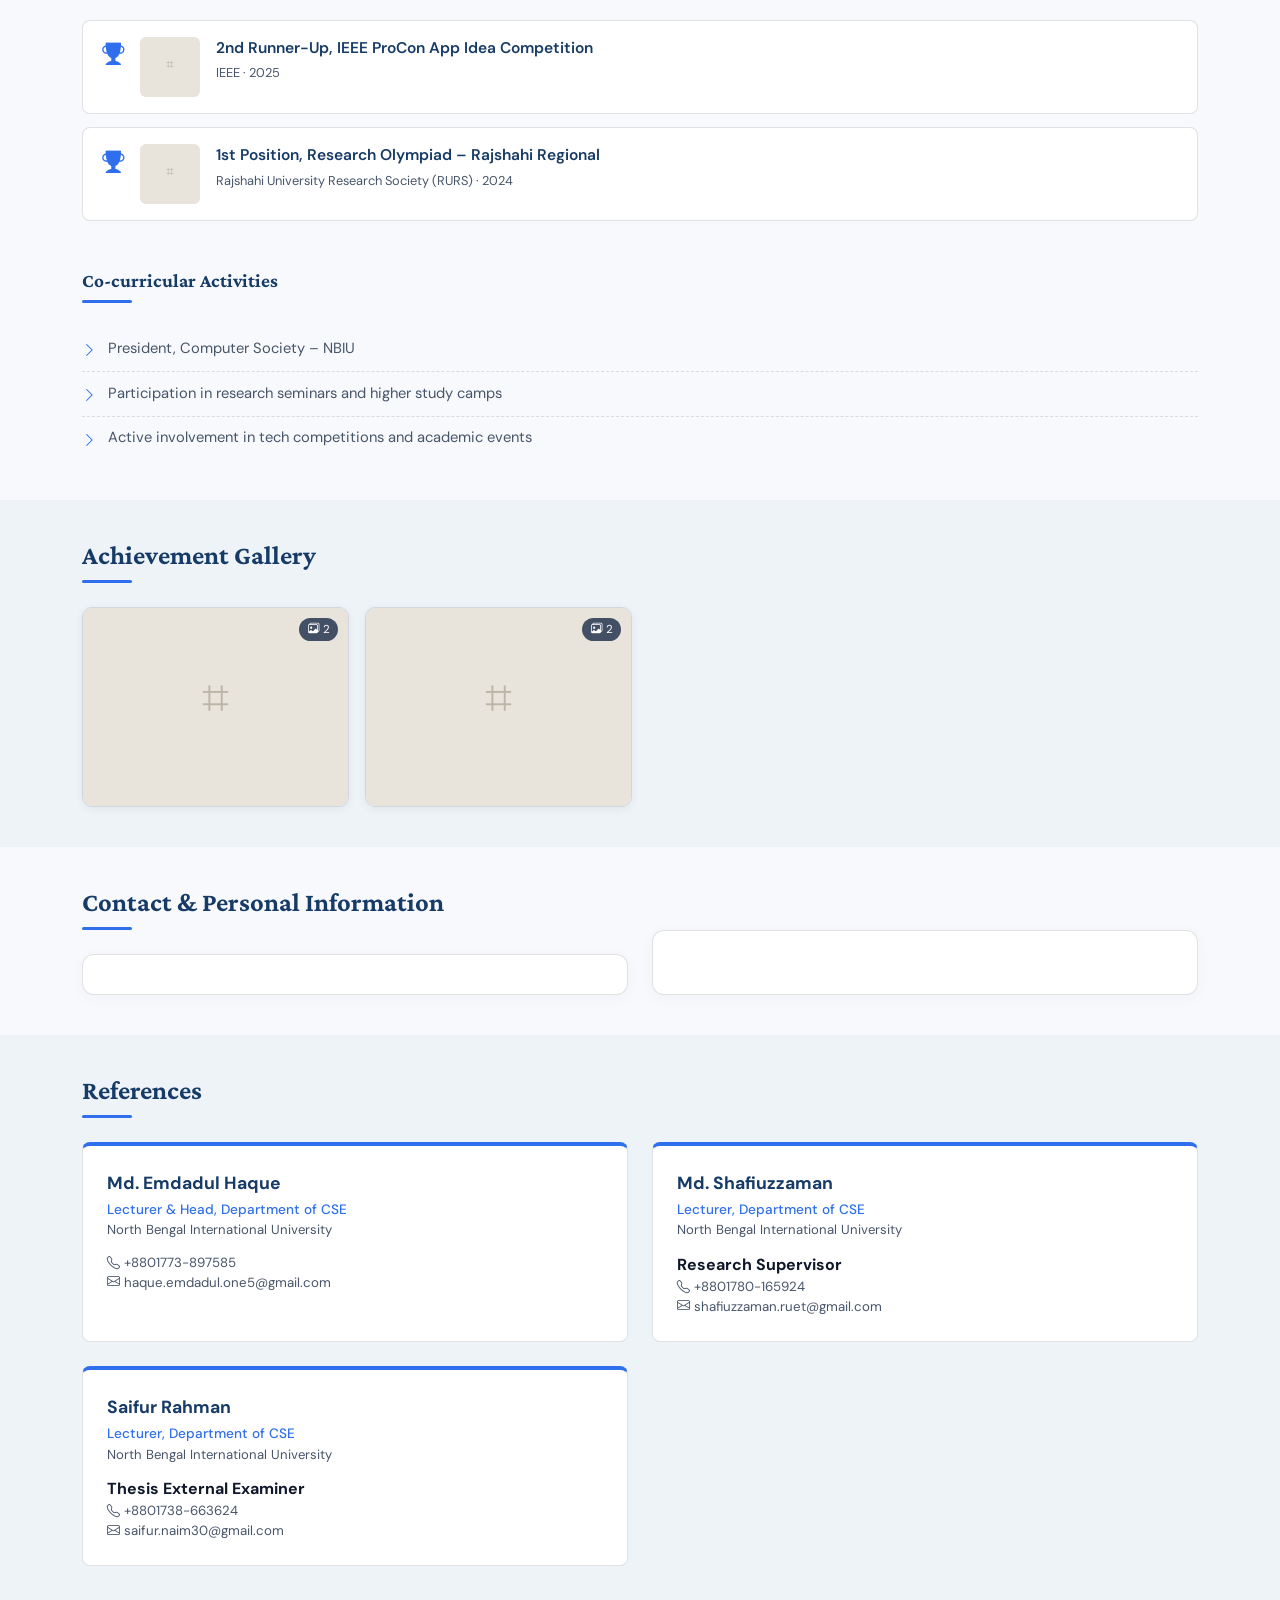
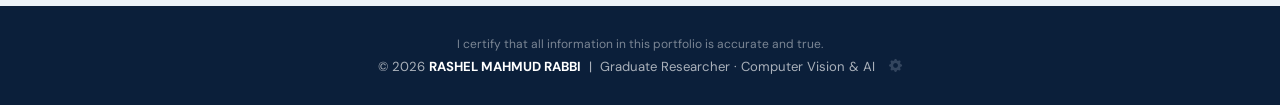
==== commit 18f8e224: "Make Research Interests and Certifications sections more compact (4 items per row)" ====
--- a/index.html
+++ b/index.html
@@ -305,9 +305,10 @@
   <div class="container">
     <h2 class="section-title">Research Interests</h2>
     <div class="row g-3" id="researchInterestsList">
-      <div class="col-lg-4 col-md-6 mb-3"><div class="cert-card" style="padding:1rem;align-items:center;gap:0.8rem;height:100%;"><div class="skeleton" style="width:44px;height:44px;border-radius:8px;flex-shrink:0;"></div><div style="flex:1;"><div class="skeleton skeleton-line" style="width:65%;margin-bottom:.4rem;"></div><div class="skeleton skeleton-line-sm" style="width:90%;"></div></div></div></div>
-      <div class="col-lg-4 col-md-6 mb-3"><div class="cert-card" style="padding:1rem;align-items:center;gap:0.8rem;height:100%;"><div class="skeleton" style="width:44px;height:44px;border-radius:8px;flex-shrink:0;"></div><div style="flex:1;"><div class="skeleton skeleton-line" style="width:75%;margin-bottom:.4rem;"></div><div class="skeleton skeleton-line-sm" style="width:80%;"></div></div></div></div>
-      <div class="col-lg-4 col-md-6 mb-3"><div class="cert-card" style="padding:1rem;align-items:center;gap:0.8rem;height:100%;"><div class="skeleton" style="width:44px;height:44px;border-radius:8px;flex-shrink:0;"></div><div style="flex:1;"><div class="skeleton skeleton-line" style="width:60%;margin-bottom:.4rem;"></div><div class="skeleton skeleton-line-sm" style="width:85%;"></div></div></div></div>
+      <div class="col-lg-3 col-md-4 col-sm-6 mb-3"><div class="research-card"><div class="skeleton skeleton-circle" style="width:48px;height:48px;margin-bottom:1rem;"></div><div class="skeleton skeleton-line" style="width:65%;margin-bottom:.5rem;"></div><div class="skeleton skeleton-line-sm" style="width:90%;"></div><div class="skeleton skeleton-line-sm" style="width:70%;margin-top:.3rem;"></div></div></div>
+      <div class="col-lg-3 col-md-4 col-sm-6 mb-3"><div class="research-card"><div class="skeleton skeleton-circle" style="width:48px;height:48px;margin-bottom:1rem;"></div><div class="skeleton skeleton-line" style="width:75%;margin-bottom:.5rem;"></div><div class="skeleton skeleton-line-sm" style="width:80%;"></div><div class="skeleton skeleton-line-sm" style="width:65%;margin-top:.3rem;"></div></div></div>
+      <div class="col-lg-3 col-md-4 col-sm-6 mb-3"><div class="research-card"><div class="skeleton skeleton-circle" style="width:48px;height:48px;margin-bottom:1rem;"></div><div class="skeleton skeleton-line" style="width:60%;margin-bottom:.5rem;"></div><div class="skeleton skeleton-line-sm" style="width:85%;"></div><div class="skeleton skeleton-line-sm" style="width:75%;margin-top:.3rem;"></div></div></div>
+      <div class="col-lg-3 col-md-4 col-sm-6 mb-3"><div class="research-card"><div class="skeleton skeleton-circle" style="width:48px;height:48px;margin-bottom:1rem;"></div><div class="skeleton skeleton-line" style="width:70%;margin-bottom:.5rem;"></div><div class="skeleton skeleton-line-sm" style="width:80%;"></div><div class="skeleton skeleton-line-sm" style="width:65%;margin-top:.3rem;"></div></div></div>
     </div>
   </div>
 </section>
@@ -413,9 +414,10 @@
   <div class="container">
     <h2 class="section-title">Certifications</h2>
     <div class="row g-3" id="certificationsList">
-      <div class="col-lg-4 col-md-6 mb-3"><div class="cert"><div class="cert-inner"><div class="cert-face cert-front"><div class="skeleton skeleton-circle" style="width:40px;height:40px;margin:0 auto .7rem;"></div><div class="skeleton skeleton-line" style="width:70%;margin:0 auto .4rem;"></div><div class="skeleton skeleton-line-sm" style="width:90%;margin:0 auto;"></div></div></div></div></div>
-      <div class="col-lg-4 col-md-6 mb-3"><div class="cert"><div class="cert-inner"><div class="cert-face cert-front"><div class="skeleton skeleton-circle" style="width:40px;height:40px;margin:0 auto .7rem;"></div><div class="skeleton skeleton-line" style="width:65%;margin:0 auto .4rem;"></div><div class="skeleton skeleton-line-sm" style="width:85%;margin:0 auto;"></div></div></div></div></div>
-      <div class="col-lg-4 col-md-6 mb-3"><div class="cert"><div class="cert-inner"><div class="cert-face cert-front"><div class="skeleton skeleton-circle" style="width:40px;height:40px;margin:0 auto .7rem;"></div><div class="skeleton skeleton-line" style="width:75%;margin:0 auto .4rem;"></div><div class="skeleton skeleton-line-sm" style="width:80%;margin:0 auto;"></div></div></div></div></div>
+      <div class="col-lg-3 col-md-4 col-sm-6 mb-3"><div class="cert"><div class="cert-inner"><div class="cert-face cert-front"><div class="skeleton skeleton-circle" style="width:40px;height:40px;margin:0 auto .7rem;"></div><div class="skeleton skeleton-line" style="width:70%;margin:0 auto .4rem;"></div><div class="skeleton skeleton-line-sm" style="width:90%;margin:0 auto;"></div></div></div></div></div>
+      <div class="col-lg-3 col-md-4 col-sm-6 mb-3"><div class="cert"><div class="cert-inner"><div class="cert-face cert-front"><div class="skeleton skeleton-circle" style="width:40px;height:40px;margin:0 auto .7rem;"></div><div class="skeleton skeleton-line" style="width:65%;margin:0 auto .4rem;"></div><div class="skeleton skeleton-line-sm" style="width:85%;margin:0 auto;"></div></div></div></div></div>
+      <div class="col-lg-3 col-md-4 col-sm-6 mb-3"><div class="cert"><div class="cert-inner"><div class="cert-face cert-front"><div class="skeleton skeleton-circle" style="width:40px;height:40px;margin:0 auto .7rem;"></div><div class="skeleton skeleton-line" style="width:75%;margin:0 auto .4rem;"></div><div class="skeleton skeleton-line-sm" style="width:80%;margin:0 auto;"></div></div></div></div></div>
+      <div class="col-lg-3 col-md-4 col-sm-6 mb-3"><div class="cert"><div class="cert-inner"><div class="cert-face cert-front"><div class="skeleton skeleton-circle" style="width:40px;height:40px;margin:0 auto .7rem;"></div><div class="skeleton skeleton-line" style="width:60%;margin:0 auto .4rem;"></div><div class="skeleton skeleton-line-sm" style="width:85%;margin:0 auto;"></div></div></div></div></div>
     </div>
   </div>
 </section>
--- a/assets/css/styles.css
+++ b/assets/css/styles.css
@@ -2250,6 +2250,90 @@
   color: var(--navy);
 }
 
+/* RESEARCH INTERESTS */
+.research-card {
+  background: var(--section-bg);
+  border: 1px solid var(--border);
+  border-radius: 10px;
+  padding: 1.5rem;
+  display: flex;
+  flex-direction: column;
+  align-items: center;
+  justify-content: center;
+  text-align: center;
+  height: 100%;
+  aspect-ratio: 1 / 1;
+  transition: all 0.3s cubic-bezier(0.165, 0.84, 0.44, 1);
+  color: var(--navy);
+  cursor: default;
+}
+
+.research-card-icon {
+  font-size: 2.2rem;
+  color: var(--gold);
+  margin-bottom: 1rem;
+  transition: all 0.3s ease;
+}
+
+.research-card-title {
+  font-family: 'DM Sans', sans-serif;
+  font-weight: 700;
+  font-size: 1.1rem;
+  margin-bottom: 0.5rem;
+  color: var(--navy);
+  transition: color 0.3s ease;
+}
+
+.research-card-desc {
+  font-size: 0.85rem;
+  line-height: 1.4;
+  color: var(--text-mid);
+  transition: color 0.3s ease;
+}
+
+/* Hover State - Light Theme (default to black) */
+.research-card:hover {
+  background: #000000;
+  border-color: #000000;
+  transform: translateY(-5px);
+  box-shadow: 0 16px 32px rgba(0, 0, 0, 0.2);
+}
+
+.research-card:hover .research-card-title {
+  color: #ffffff;
+}
+
+.research-card:hover .research-card-desc {
+  color: rgba(255, 255, 255, 0.8);
+}
+
+.research-card:hover .research-card-icon {
+  transform: scale(1.1);
+}
+
+/* Hover State - Dark Theme (default to light/white) */
+[data-theme="dark"] .research-card {
+  color: #F1F5F9;
+}
+
+[data-theme="dark"] .research-card .research-card-title {
+  color: #F1F5F9;
+}
+
+[data-theme="dark"] .research-card:hover {
+  background: #ffffff;
+  border-color: #ffffff;
+  box-shadow: 0 16px 32px rgba(255, 255, 255, 0.15);
+}
+
+[data-theme="dark"] .research-card:hover .research-card-title {
+  color: #000000;
+}
+
+[data-theme="dark"] .research-card:hover .research-card-desc {
+  color: rgba(0, 0, 0, 0.7);
+}
+
 /* CERTIFICATIONS */
 .cert-card {
   background: var(--section-bg);
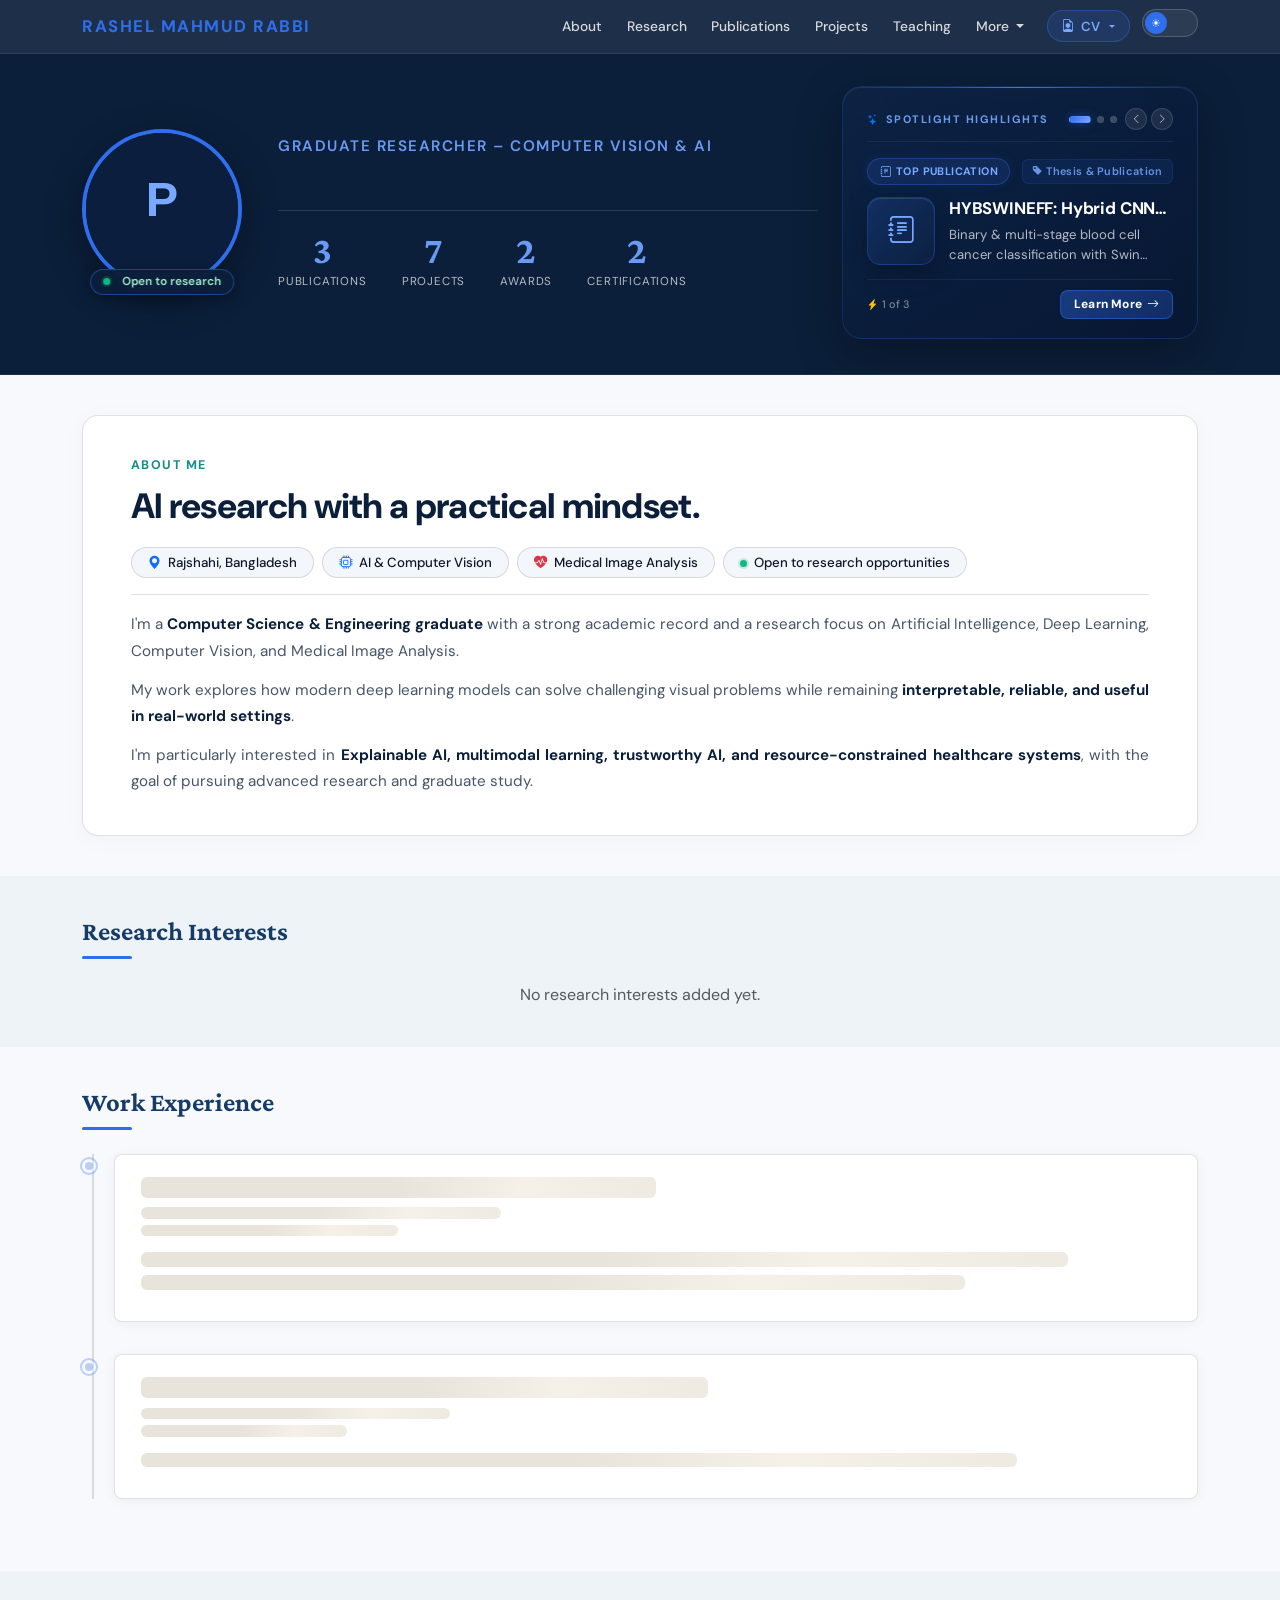
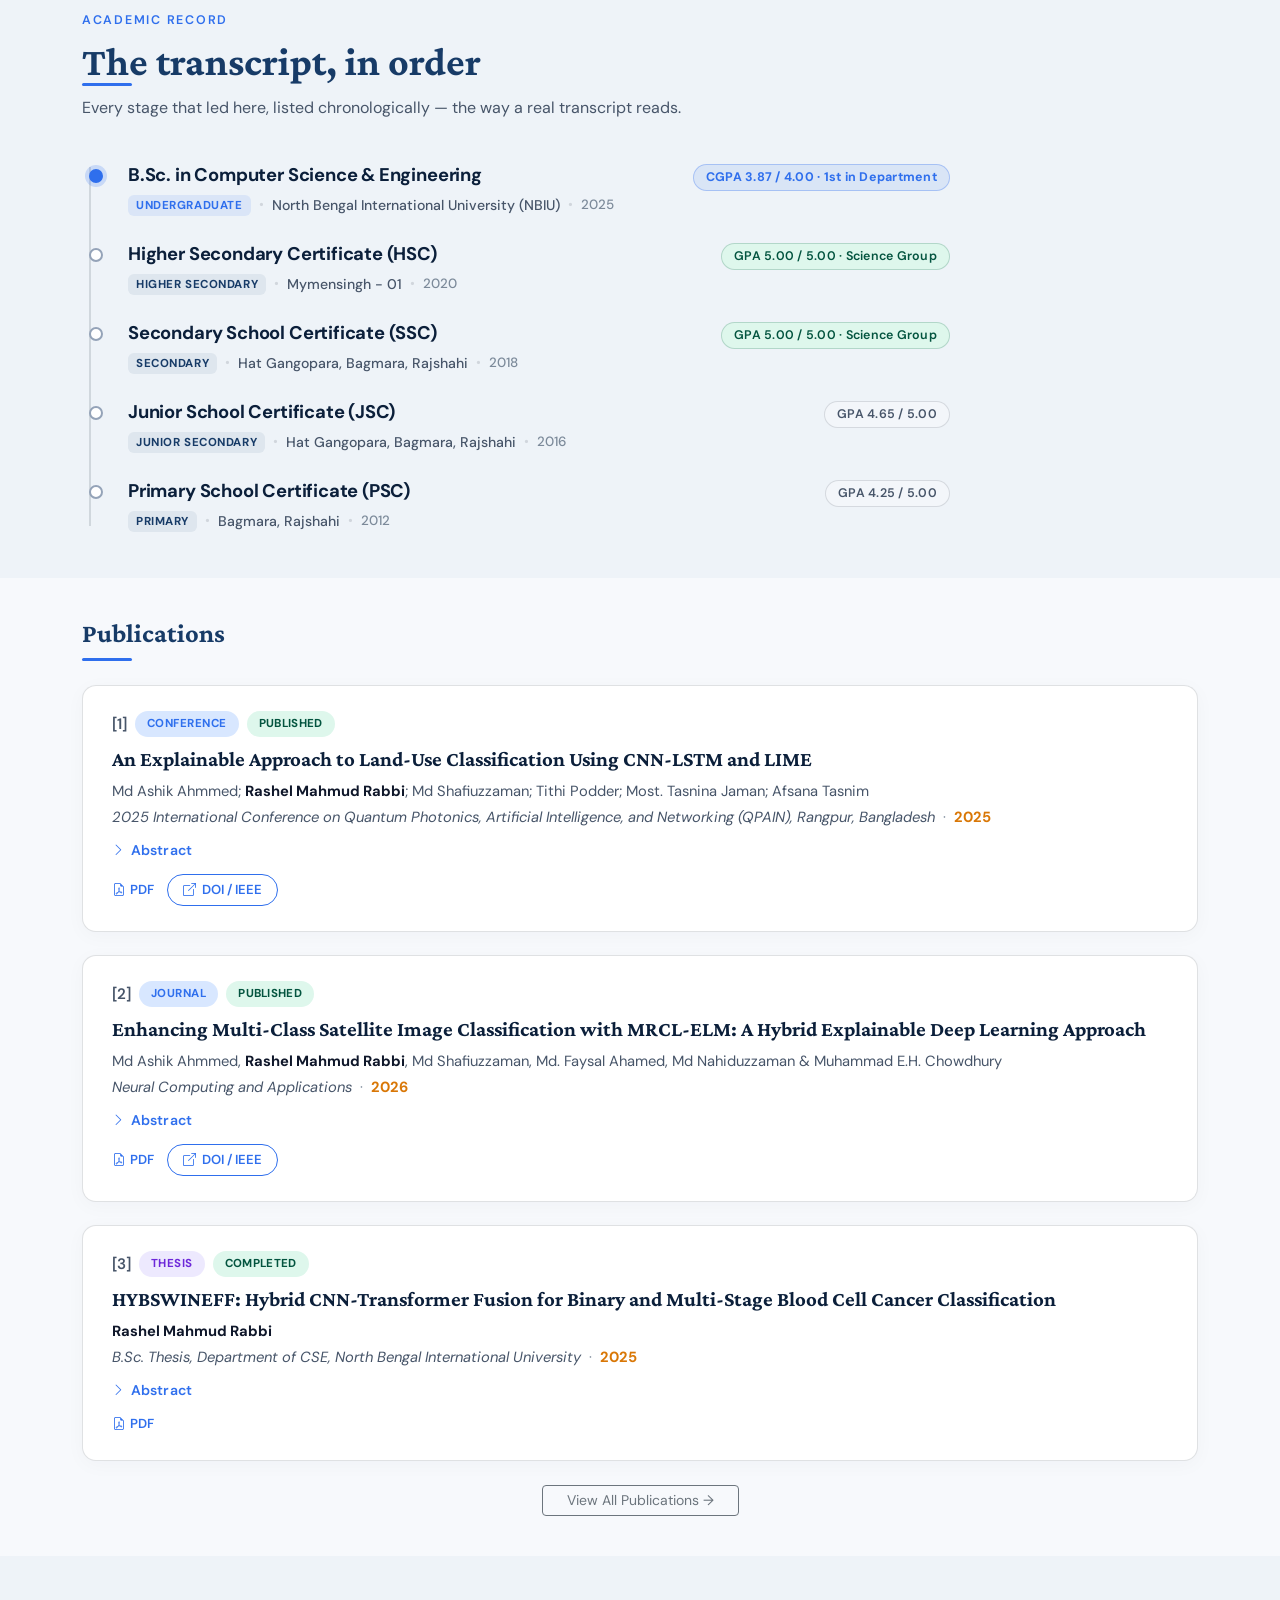
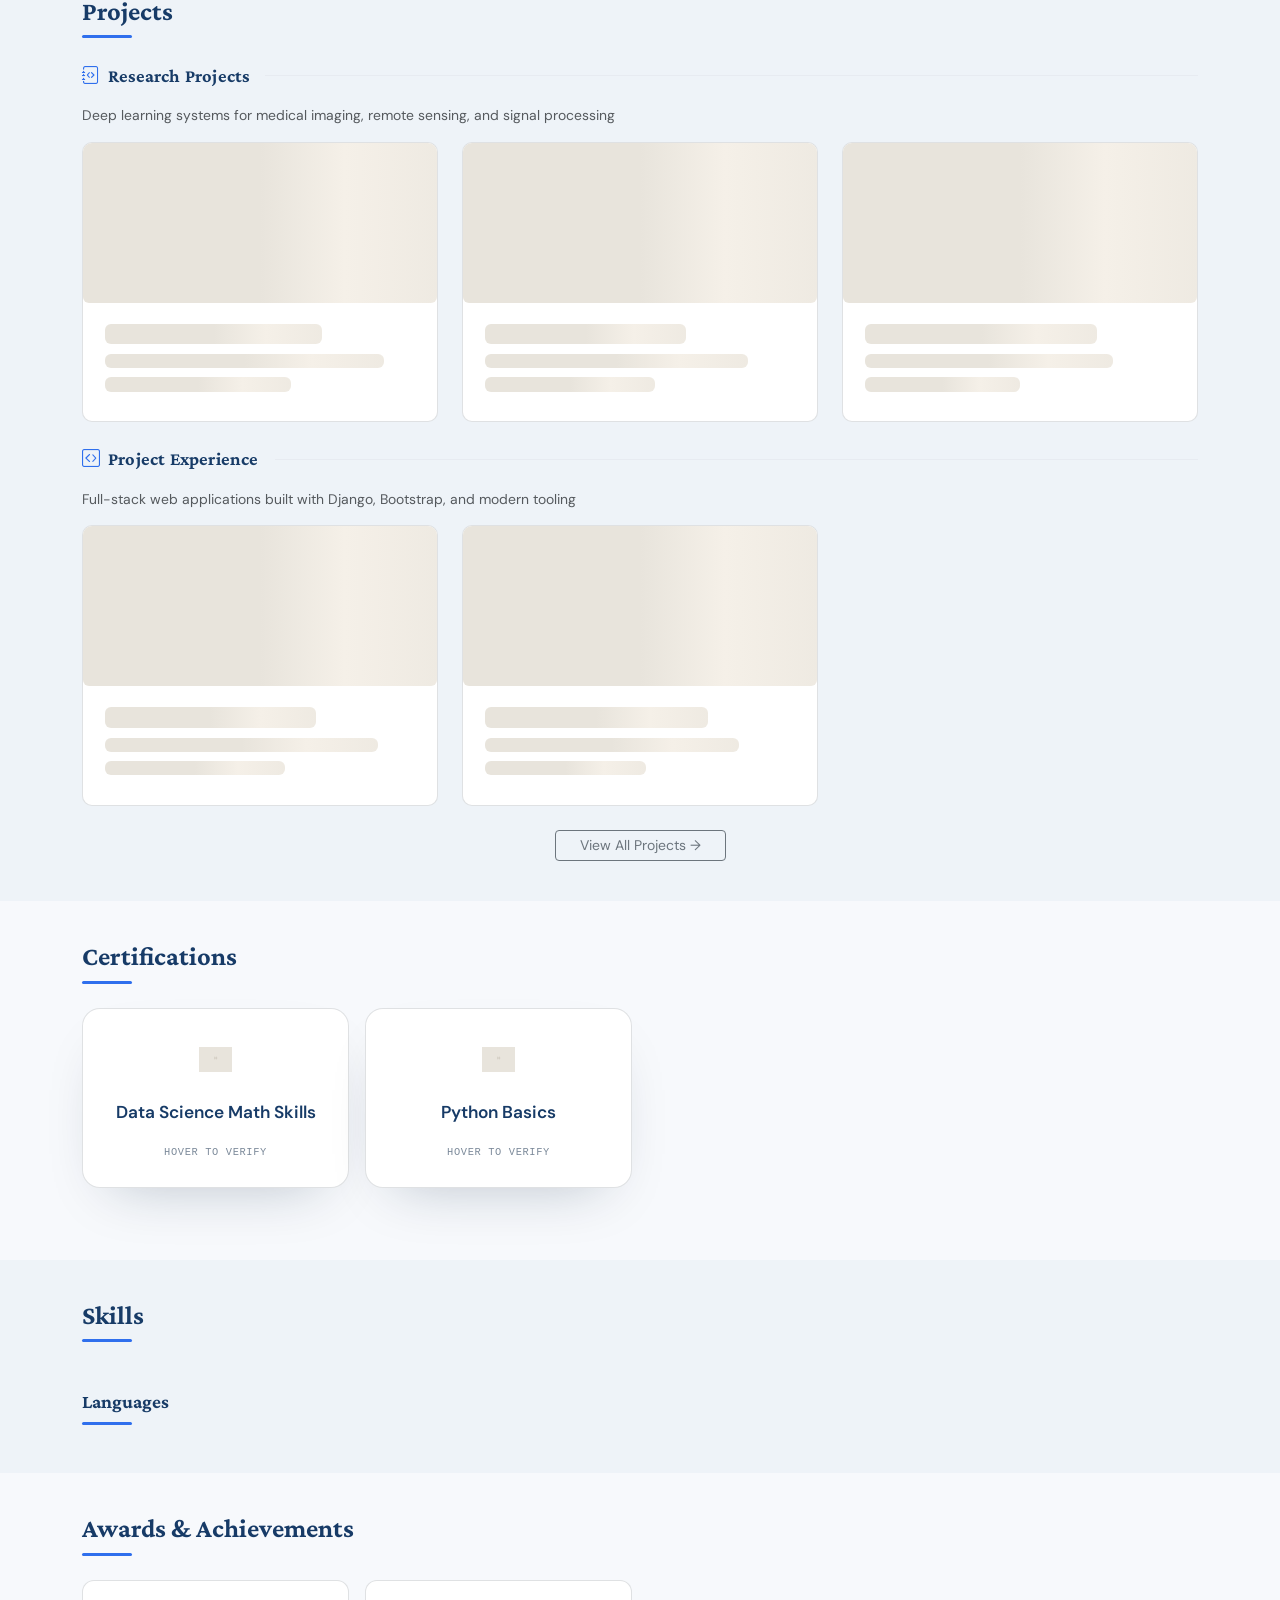
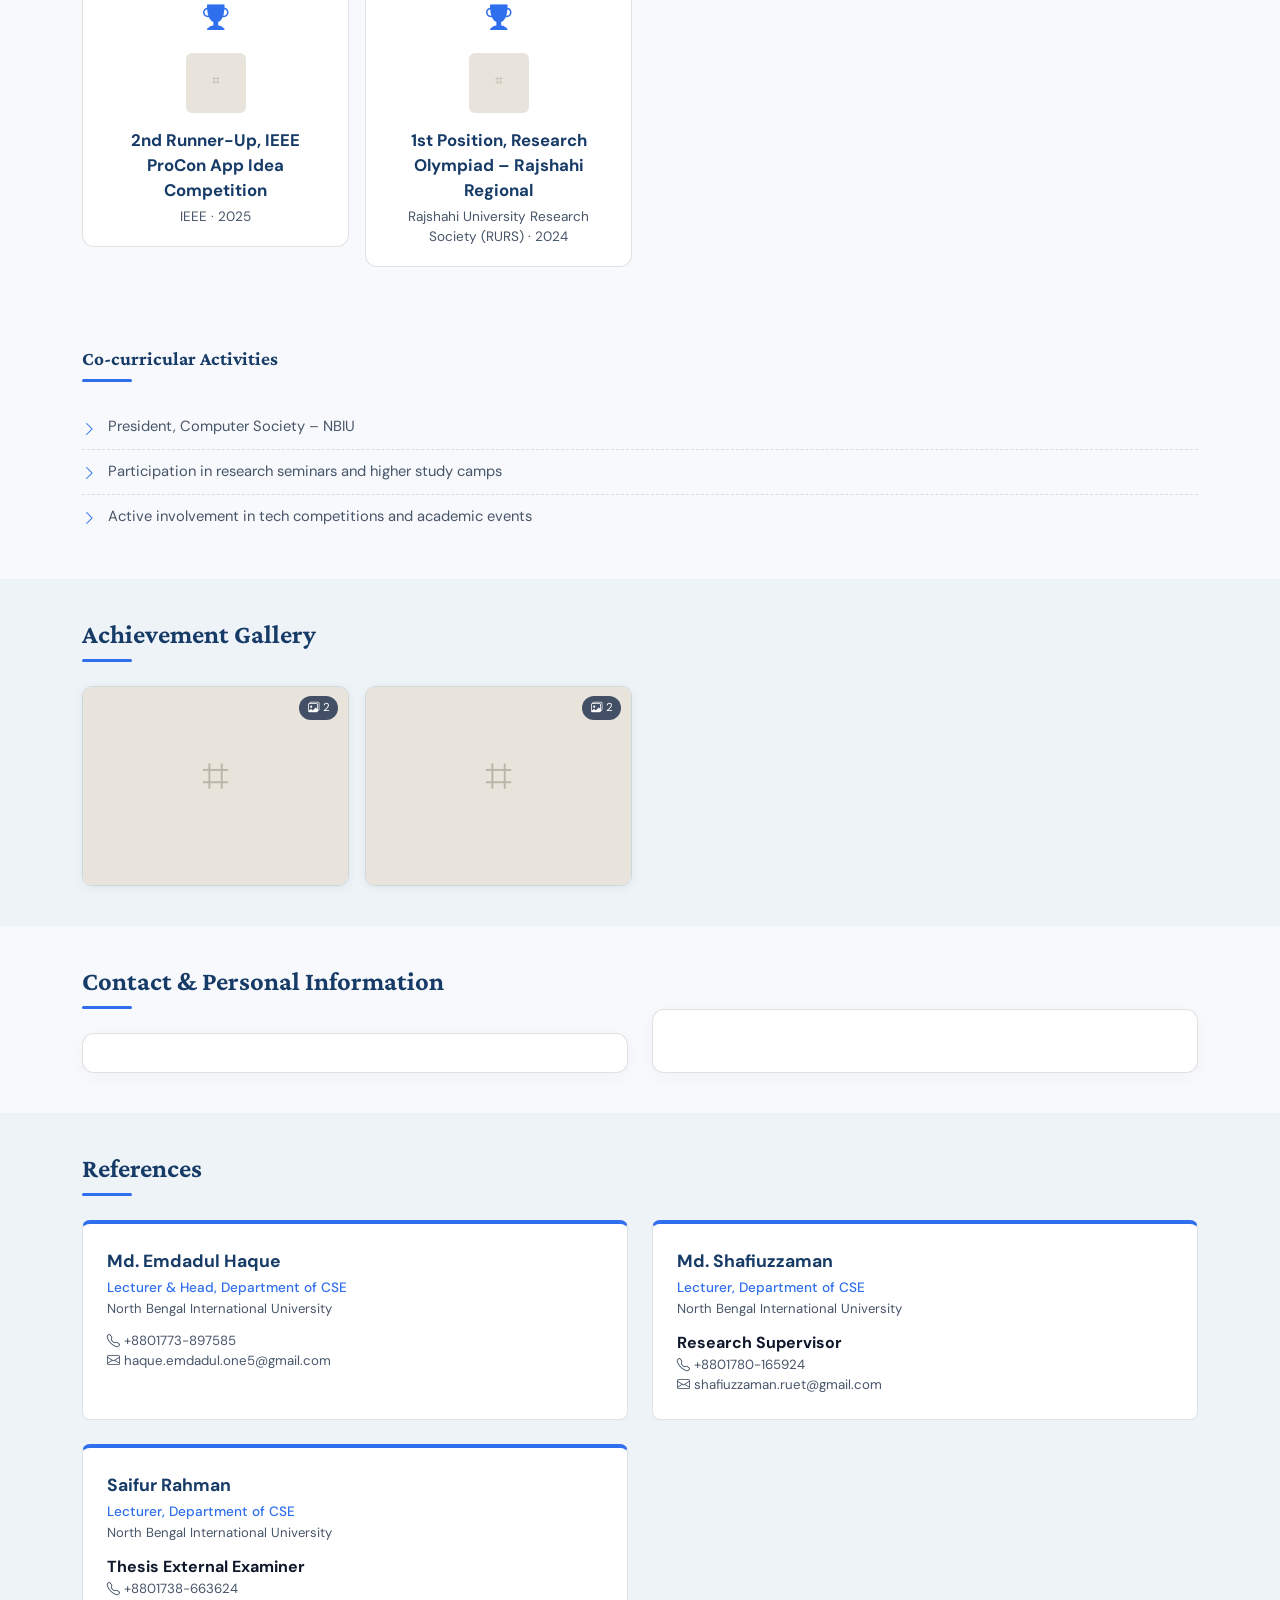
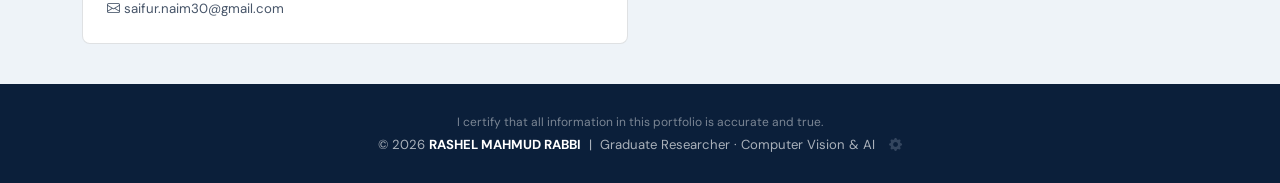
==== commit 9e270fdd: "Update awards boxes to be square, add standard background-clip for CSS compatibility" ====
--- a/index.html
+++ b/index.html
@@ -445,10 +445,11 @@
 <section id="awards" class="section-wrapper">
   <div class="container">
     <h2 class="section-title">Awards &amp; Achievements</h2>
-    <div id="awardsList">
-      <div class="award-item"><div class="skeleton skeleton-circle" style="width:30px;height:30px;flex-shrink:0;"></div><div style="flex:1;"><div class="skeleton skeleton-line" style="width:55%;"></div><div class="skeleton skeleton-line-sm" style="width:35%;"></div></div></div>
-      <div class="award-item"><div class="skeleton skeleton-circle" style="width:30px;height:30px;flex-shrink:0;"></div><div style="flex:1;"><div class="skeleton skeleton-line" style="width:60%;"></div><div class="skeleton skeleton-line-sm" style="width:40%;"></div></div></div>
-      <div class="award-item"><div class="skeleton skeleton-circle" style="width:30px;height:30px;flex-shrink:0;"></div><div style="flex:1;"><div class="skeleton skeleton-line" style="width:50%;"></div><div class="skeleton skeleton-line-sm" style="width:30%;"></div></div></div>
+    <div class="row g-3" id="awardsList">
+      <div class="col-lg-3 col-md-4 col-sm-6 mb-3"><div class="award-item" style="height:100%;"><div class="skeleton skeleton-circle" style="width:48px;height:48px;margin-bottom:1rem;"></div><div class="skeleton skeleton-line" style="width:65%;margin-bottom:.5rem;"></div><div class="skeleton skeleton-line-sm" style="width:90%;"></div></div></div>
+      <div class="col-lg-3 col-md-4 col-sm-6 mb-3"><div class="award-item" style="height:100%;"><div class="skeleton skeleton-circle" style="width:48px;height:48px;margin-bottom:1rem;"></div><div class="skeleton skeleton-line" style="width:75%;margin-bottom:.5rem;"></div><div class="skeleton skeleton-line-sm" style="width:80%;"></div></div></div>
+      <div class="col-lg-3 col-md-4 col-sm-6 mb-3"><div class="award-item" style="height:100%;"><div class="skeleton skeleton-circle" style="width:48px;height:48px;margin-bottom:1rem;"></div><div class="skeleton skeleton-line" style="width:60%;margin-bottom:.5rem;"></div><div class="skeleton skeleton-line-sm" style="width:85%;"></div></div></div>
+      <div class="col-lg-3 col-md-4 col-sm-6 mb-3"><div class="award-item" style="height:100%;"><div class="skeleton skeleton-circle" style="width:48px;height:48px;margin-bottom:1rem;"></div><div class="skeleton skeleton-line" style="width:70%;margin-bottom:.5rem;"></div><div class="skeleton skeleton-line-sm" style="width:80%;"></div></div></div>
     </div>
 
     <!-- Activities -->
--- a/assets/css/styles.css
+++ b/assets/css/styles.css
@@ -814,6 +814,7 @@
   letter-spacing: -0.01em;
   background: linear-gradient(90deg, #F87171, #38BDF8);
   -webkit-background-clip: text;
+  background-clip: text;
   -webkit-text-fill-color: transparent;
   display: inline-block;
 }
@@ -2261,8 +2262,7 @@
   align-items: center;
   justify-content: center;
   text-align: center;
-  height: 100%;
-  aspect-ratio: 1 / 1;
+  height: 180px;
   transition: all 0.3s cubic-bezier(0.165, 0.84, 0.44, 1);
   color: var(--navy);
   cursor: default;
@@ -2304,7 +2304,7 @@
 }
 
 .research-card:hover .research-card-desc {
-  color: rgba(255, 255, 255, 0.8);
+  color: #ffffff;
 }
 
 .research-card:hover .research-card-icon {
@@ -2475,49 +2475,92 @@
 /* AWARDS */
 .award-item {
   display: flex;
-  align-items: flex-start;
-  gap: 1rem;
-  padding: 1rem 1.2rem;
+  flex-direction: column;
+  align-items: center;
+  justify-content: center;
+  text-align: center;
+  gap: 0.8rem;
+  padding: 1.2rem 1.4rem;
   background: var(--section-bg);
-  border-radius: 8px;
+  border-radius: 12px;
   border: 1px solid var(--border);
-  margin-bottom: .85rem;
-  transition: all .2s;
-}
-
-.award-item:hover {
-  box-shadow: var(--shadow);
-  transform: translateY(-6px);
-  border-color: var(--gold-soft);
+  margin-bottom: 1rem;
+  aspect-ratio: 1 / 1;
+  transition: all 0.3s cubic-bezier(0.165, 0.84, 0.44, 1);
 }
 
 .award-icon {
   color: var(--gold);
-  font-size: 1.4rem;
+  font-size: 1.6rem;
   flex-shrink: 0;
-  margin-top: .1rem;
+  transition: all 0.3s ease;
 }
 
 .award-thumb {
-  width: 60px;
-  height: 60px;
+  width: 64px;
+  height: 64px;
   object-fit: cover;
-  border-radius: 6px;
+  border-radius: 8px;
   flex-shrink: 0;
   cursor: pointer;
+  border: 2px solid transparent;
+  transition: all 0.3s ease;
 }
 
 .award-title {
-  font-weight: 600;
+  font-family: 'DM Sans', sans-serif;
+  font-weight: 700;
   color: var(--navy);
-  font-size: .97rem;
+  font-size: 1.05rem;
+  margin: 0 0 0.2rem;
+  transition: color 0.3s ease;
+}
+
+.award-meta {
+  font-size: 0.85rem;
+  color: var(--text-mid);
   margin: 0;
-}
-
-.award-meta {
-  font-size: .8rem;
-  color: var(--text-mid);
-  margin-top: .2rem;
+  transition: color 0.3s ease;
+}
+
+/* Hover State - Light Theme (default to black) */
+.award-item:hover {
+  background: #000000;
+  border-color: #000000;
+  transform: translateY(-6px);
+  box-shadow: 0 16px 32px rgba(0, 0, 0, 0.2);
+}
+
+.award-item:hover .award-title {
+  color: #ffffff;
+}
+
+.award-item:hover .award-meta {
+  color: #ffffff;
+}
+
+.award-item:hover .award-icon {
+  transform: scale(1.1);
+}
+
+.award-item:hover .award-thumb {
+  border-color: var(--gold);
+  transform: scale(1.05);
+}
+
+/* Hover State - Dark Theme (default to light/white) */
+[data-theme="dark"] .award-item:hover {
+  background: #ffffff;
+  border-color: #ffffff;
+  box-shadow: 0 16px 32px rgba(255, 255, 255, 0.15);
+}
+
+[data-theme="dark"] .award-item:hover .award-title {
+  color: #000000;
+}
+
+[data-theme="dark"] .award-item:hover .award-meta {
+  color: #000000;
 }
 
 /* LANGUAGES */
@@ -2527,13 +2570,8 @@
   background: var(--section-bg);
   border: 1px solid var(--border);
   border-radius: 10px;
-  transition: all .2s;
-}
-
-.lang-card:hover {
-  border-color: var(--gold);
-  box-shadow: var(--shadow);
-  transform: translateY(-6px);
+  transition: all 0.3s cubic-bezier(0.165, 0.84, 0.44, 1);
+  cursor: default;
 }
 
 .lang-name {
@@ -2541,6 +2579,7 @@
   font-size: 1.1rem;
   color: var(--navy);
   font-weight: 700;
+  transition: color 0.3s ease;
 }
 
 .lang-level {
@@ -2549,6 +2588,38 @@
   font-weight: 500;
   text-transform: uppercase;
   letter-spacing: .5px;
+  transition: color 0.3s ease;
+}
+
+/* Hover State - Light Theme (default to black) */
+.lang-card:hover {
+  background: #000000;
+  border-color: #000000;
+  transform: translateY(-6px);
+  box-shadow: 0 16px 32px rgba(0, 0, 0, 0.2);
+}
+
+.lang-card:hover .lang-name {
+  color: #ffffff;
+}
+
+.lang-card:hover .lang-level {
+  color: #ffffff;
+}
+
+/* Hover State - Dark Theme (default to light/white) */
+[data-theme="dark"] .lang-card:hover {
+  background: #ffffff;
+  border-color: #ffffff;
+  box-shadow: 0 16px 32px rgba(255, 255, 255, 0.15);
+}
+
+[data-theme="dark"] .lang-card:hover .lang-name {
+  color: #000000;
+}
+
+[data-theme="dark"] .lang-card:hover .lang-level {
+  color: rgba(0, 0, 0, 0.7);
 }
 
 /* ACTIVITIES */
@@ -3019,7 +3090,7 @@
 /* ============ CERTIFICATES ============ */
 .cert {
   perspective: 1200px;
-  height: 220px;
+  height: 180px;
   margin-bottom: 1rem;
 }
 
@@ -3114,9 +3185,18 @@
 }
 
 [data-theme="dark"] .cert-back {
-  background: var(--surface-2);
-  border-color: var(--line);
-  color: var(--ink);
+  background: #ffffff;
+  border-color: #ffffff;
+  color: #000000;
+  box-shadow: 0 16px 32px rgba(255, 255, 255, 0.15);
+}
+
+[data-theme="dark"] .cert-back h4 {
+  color: #000000 !important;
+}
+
+[data-theme="dark"] .cert-back .cert-link {
+  color: #2F6FED !important;
 }
 
 .cert-back .issuer {
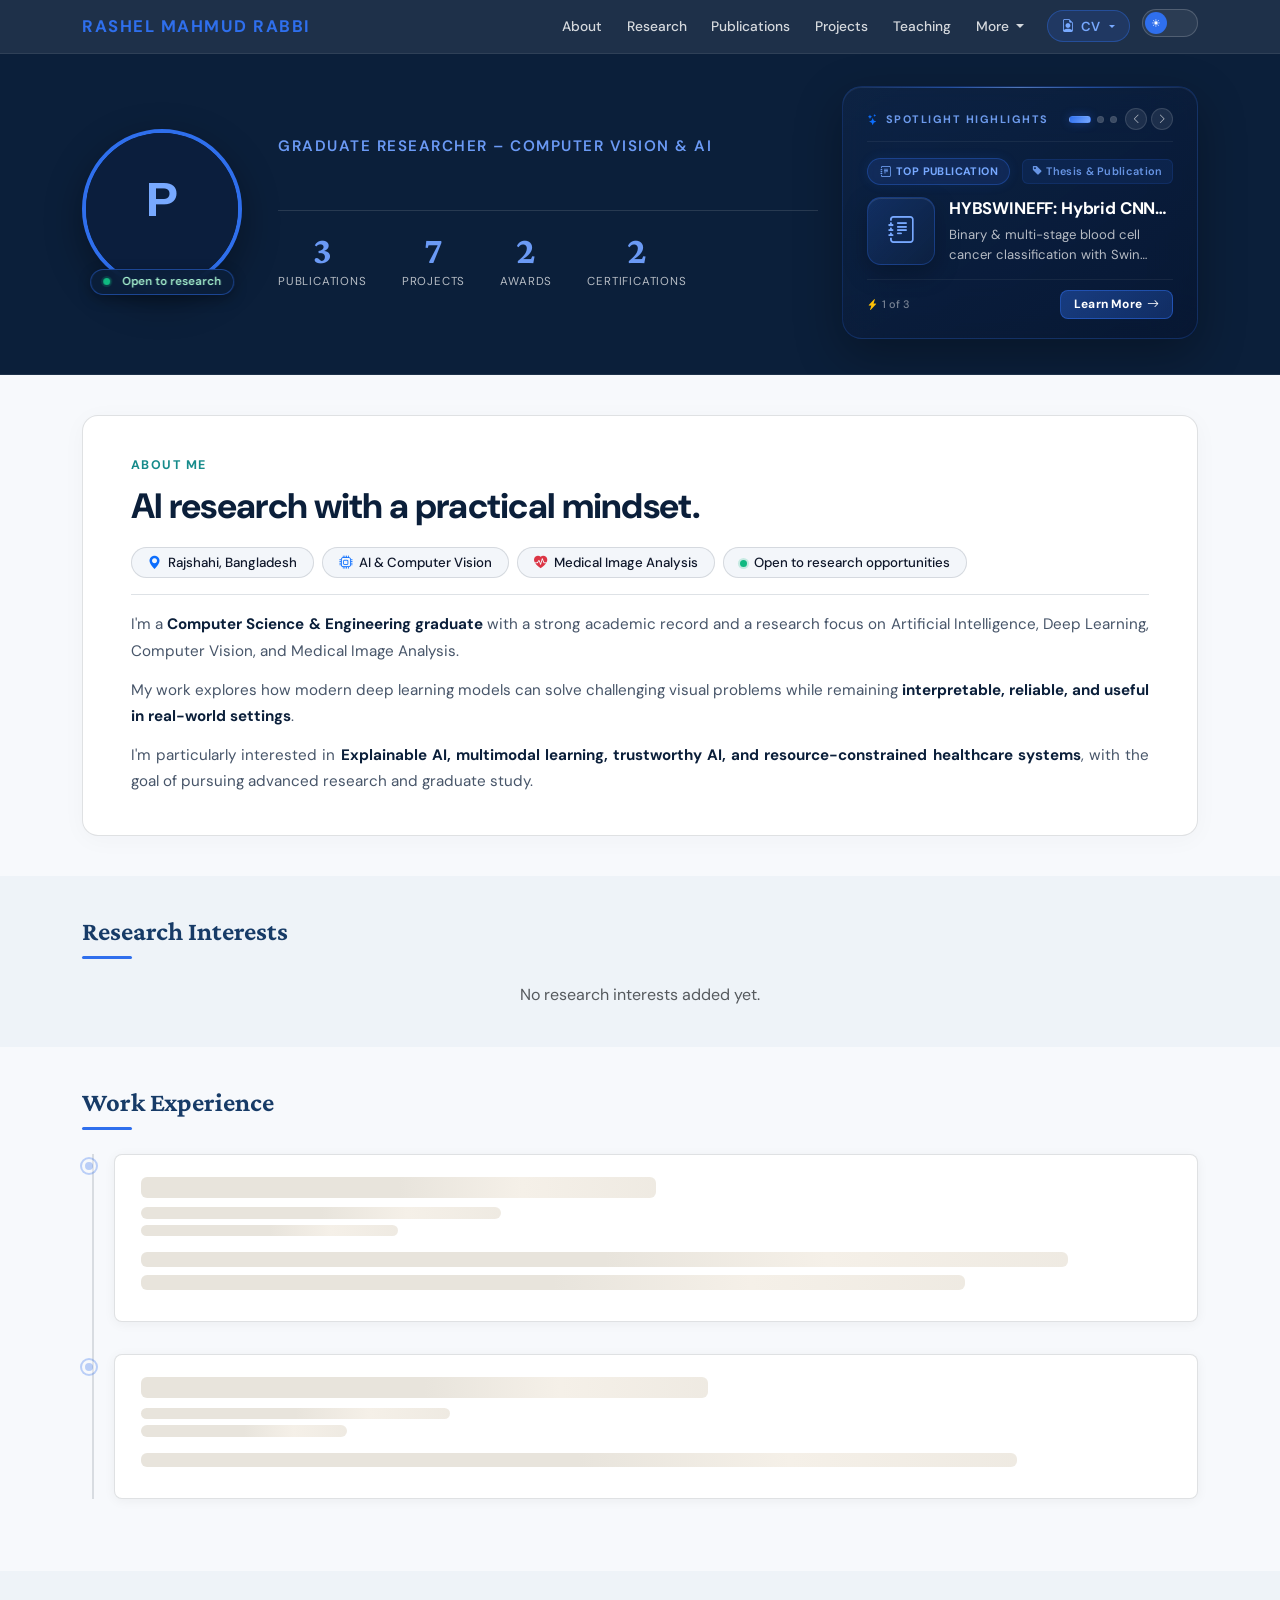
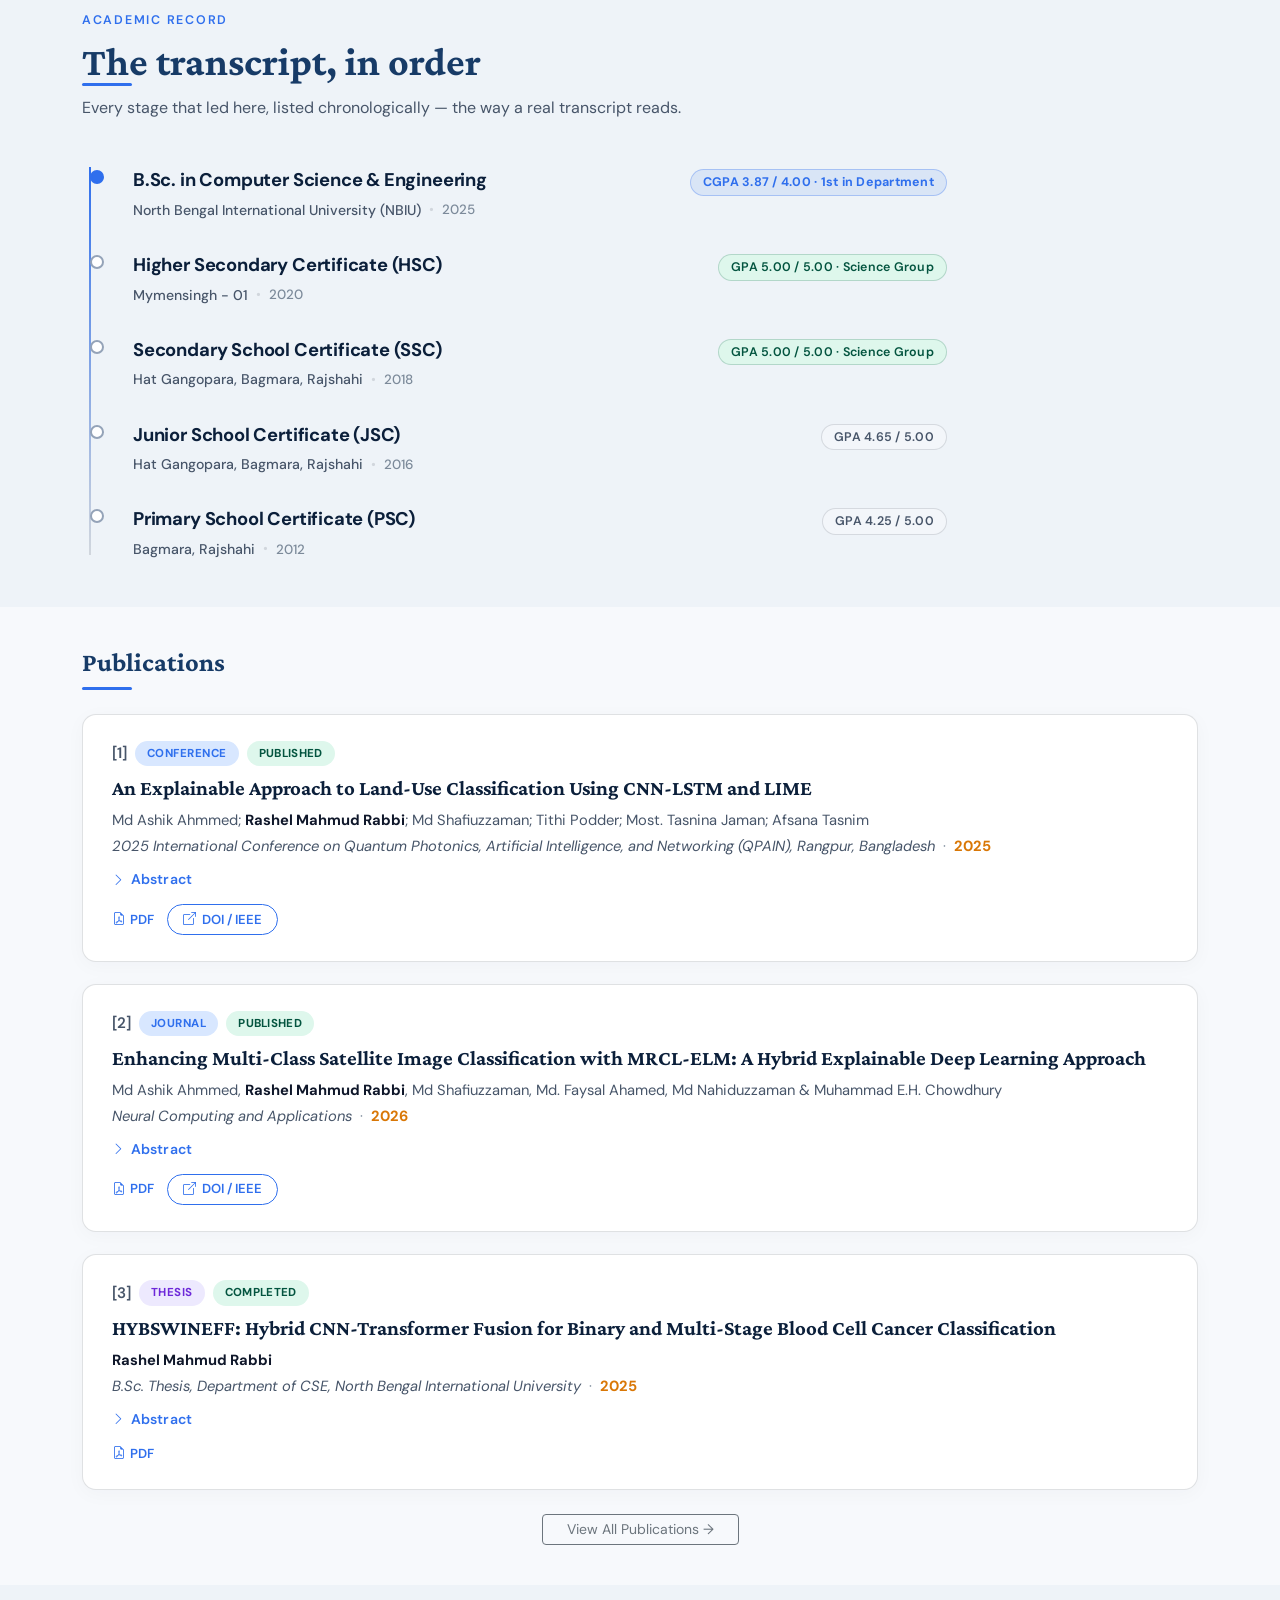
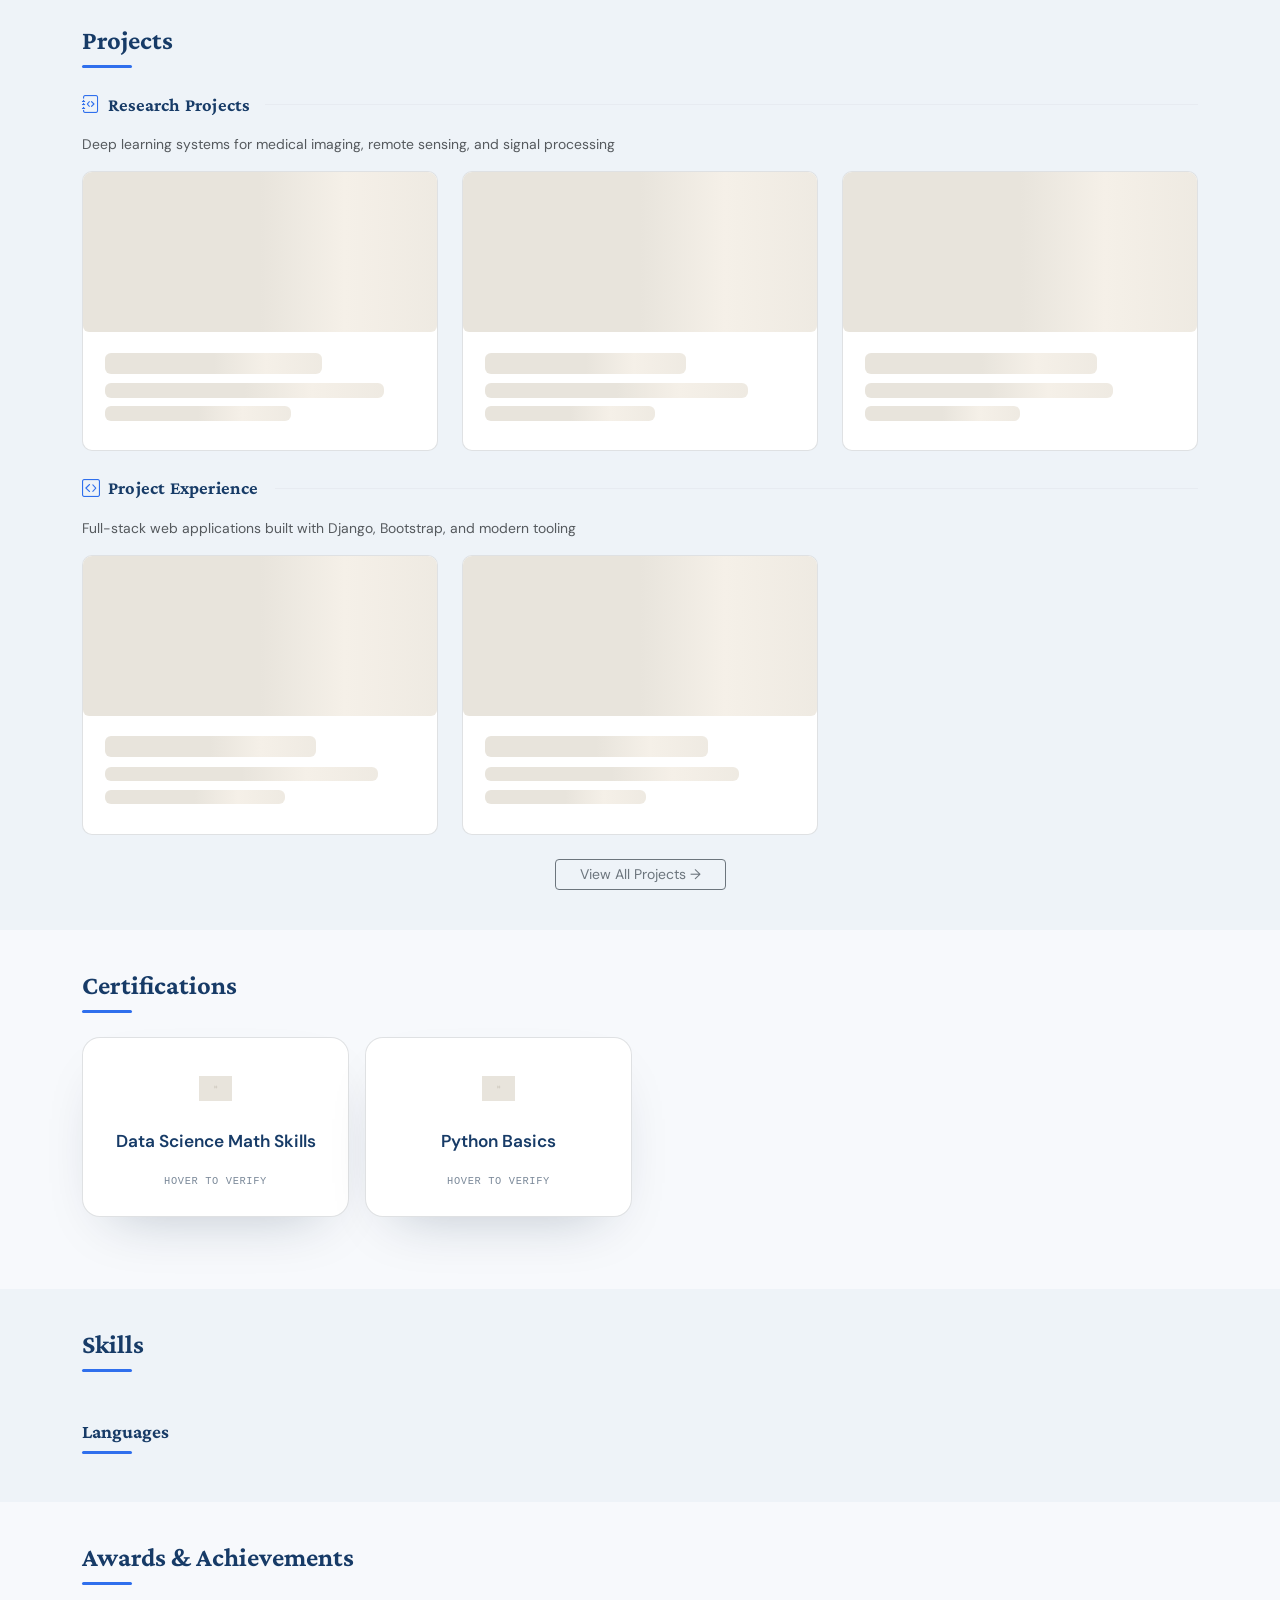
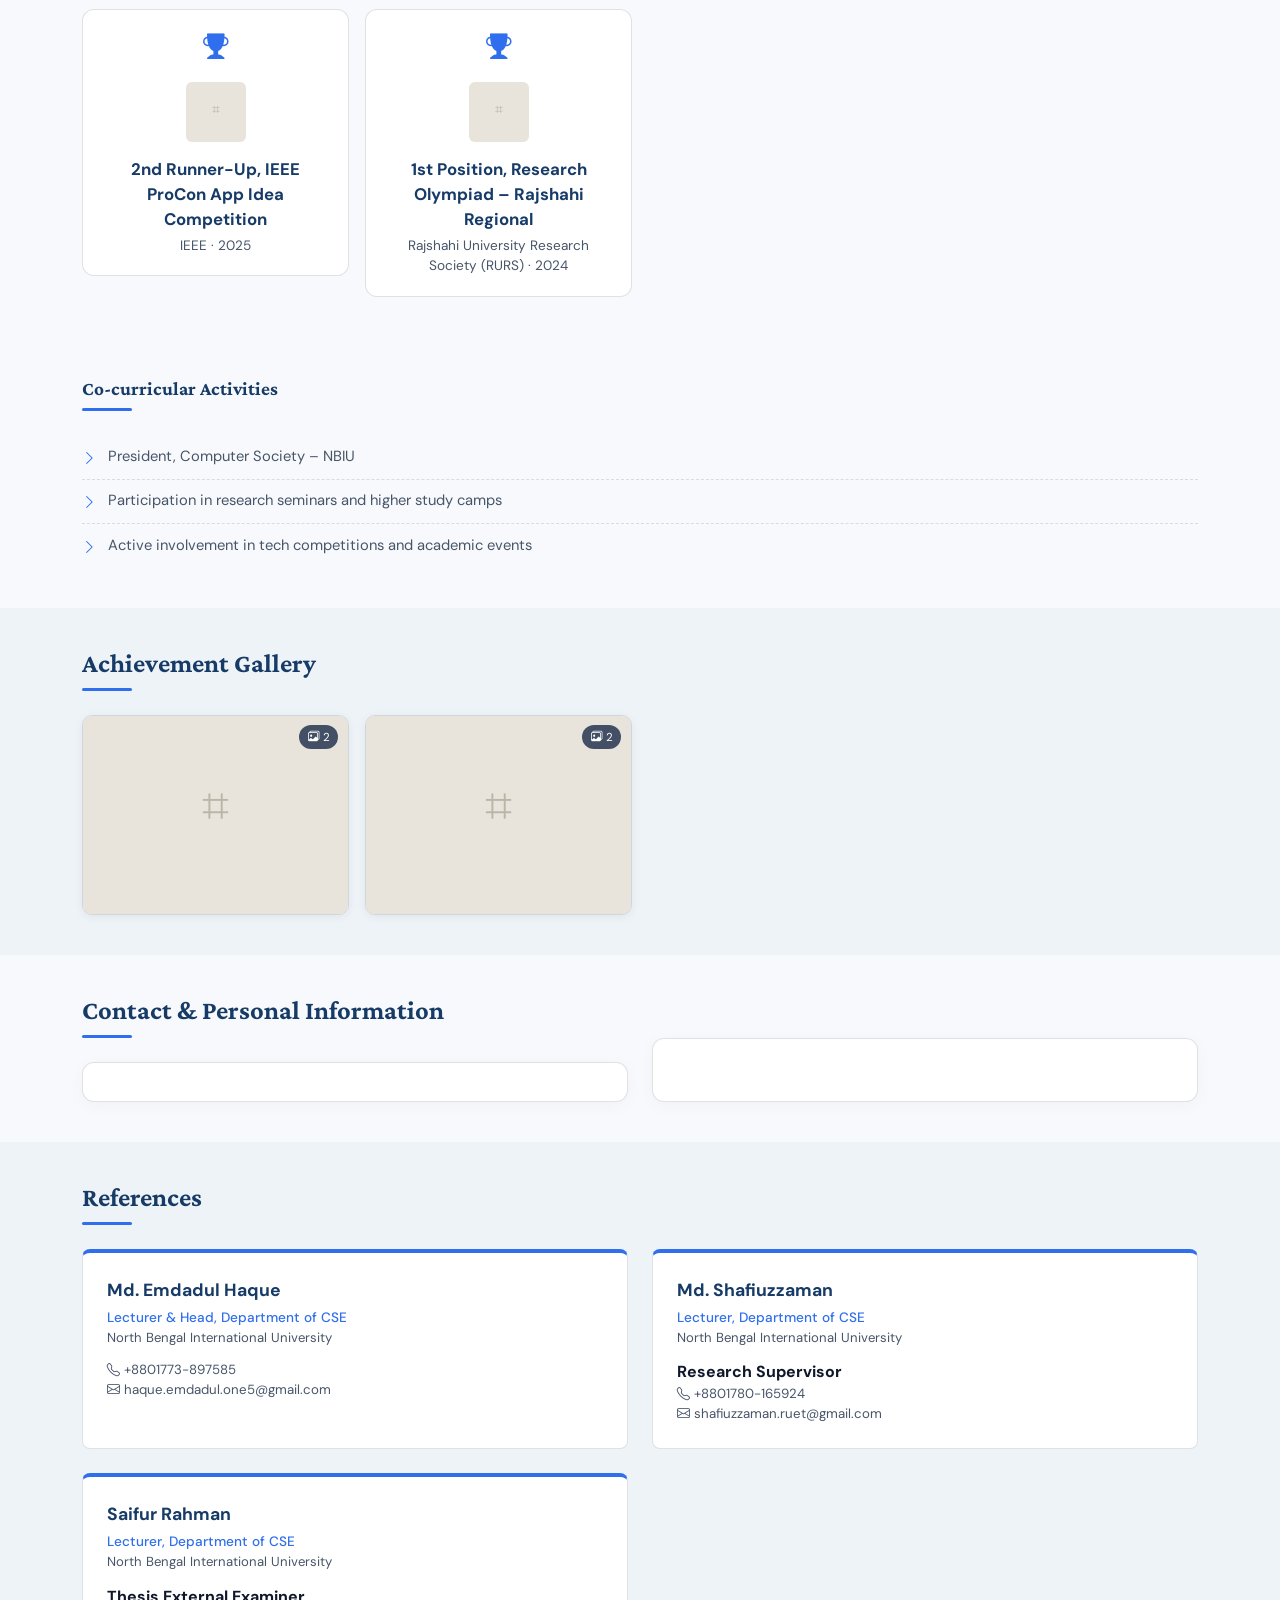
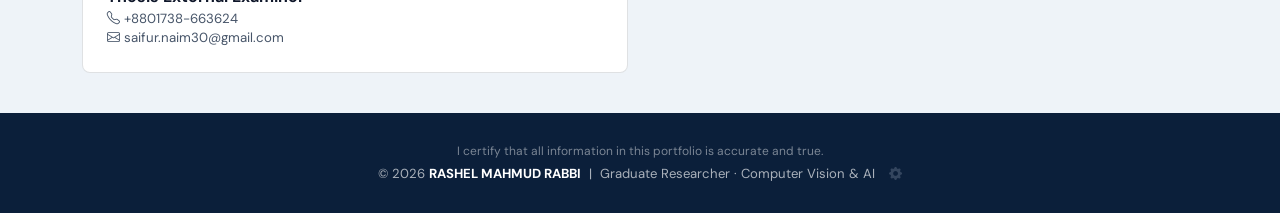
==== commit 6905dc08: "Update styles, SEO, sitemap, 404, blog and publication pages" ====
--- a/index.html
+++ b/index.html
@@ -46,6 +46,7 @@
   </script>
 </head>
 <body>
+<a class="skip-to-content" href="#main-content">Skip to main content</a>
 
 <!-- FULLSCREEN CIRCULAR COUNTDOWN PRELOADER -->
 <div id="pagePreloader" class="page-preloader" aria-hidden="false">
@@ -92,6 +93,11 @@
       text.textContent = Math.round(p) + '%';
     }
 
+    // Failsafe: dismiss preloader after 15s regardless
+    var failsafe = setTimeout(function() {
+      if (window.dismissPreloader) window.dismissPreloader();
+    }, 15000);
+
     var timer = setInterval(function() {
       if (p < 88) {
         setP(p + Math.random() * 6 + 2);
@@ -99,6 +105,7 @@
     }, 40);
 
     window.dismissPreloader = function() {
+      clearTimeout(failsafe);
       clearInterval(timer);
       // smoothly finish to 100%
       var finishTimer = setInterval(function() {
@@ -191,6 +198,7 @@
   </div>
 </nav>
 
+<main id="main-content">
 <!-- HERO -->
 <section id="hero">
   <div class="container">
@@ -269,7 +277,7 @@
 </section>
 
 <!-- ABOUT / RESEARCH SNAPSHOT -->
-<section id="objective" class="section-wrapper">
+<section id="objective" class="section-wrapper reveal">
   <div class="container">
     <div class="about-card-unified" id="aboutSectionContainer">
       <div class="about-kicker" id="aboutKicker">ABOUT ME</div>
@@ -301,7 +309,7 @@
 </section>
 
 <!-- RESEARCH INTERESTS -->
-<section id="research" class="section-wrapper alt-bg">
+<section id="research" class="section-wrapper alt-bg reveal">
   <div class="container">
     <h2 class="section-title">Research Interests</h2>
     <div class="row g-3" id="researchInterestsList">
@@ -314,7 +322,7 @@
 </section>
 
 <!-- EXPERIENCE -->
-<section id="experience" class="section-wrapper">
+<section id="experience" class="section-wrapper reveal">
   <div class="container">
     <h2 class="section-title">Work Experience</h2>
     <div class="timeline" id="experienceTimeline">
@@ -325,7 +333,7 @@
 </section>
 
 <!-- EDUCATION -->
-<section id="education" class="section-wrapper alt-bg">
+<section id="education" class="section-wrapper alt-bg reveal">
   <div class="container">
     <div class="mb-4">
       <span class="text-uppercase" style="font-family:'DM Sans', monospace; font-size:.78rem; letter-spacing:.14em; color:var(--gold); font-weight:600; display:block; margin-bottom:8px;">Academic Record</span>
@@ -356,7 +364,7 @@
 </section>
 
 <!-- PUBLICATIONS -->
-<section id="publications" class="section-wrapper">
+<section id="publications" class="section-wrapper reveal">
   <div class="container">
     <h2 class="section-title">Publications</h2>
     <div id="pubList">
@@ -371,7 +379,7 @@
 </section>
 
 <!-- RESEARCH PROJECTS -->
-<section id="projects" class="section-wrapper alt-bg">
+<section id="projects" class="section-wrapper alt-bg reveal">
   <div class="container">
     <h2 class="section-title">Projects</h2>
 
@@ -410,7 +418,7 @@
 </section>
 
 <!-- CERTIFICATIONS -->
-<section id="certifications" class="section-wrapper">
+<section id="certifications" class="section-wrapper reveal">
   <div class="container">
     <h2 class="section-title">Certifications</h2>
     <div class="row g-3" id="certificationsList">
@@ -423,7 +431,7 @@
 </section>
 
 <!-- SKILLS -->
-<section id="skills" class="section-wrapper alt-bg">
+<section id="skills" class="section-wrapper alt-bg reveal">
   <div class="container">
     <h2 class="section-title">Skills</h2>
     <div class="row g-4" id="skillsGroups">
@@ -442,7 +450,7 @@
 </section>
 
 <!-- AWARDS -->
-<section id="awards" class="section-wrapper">
+<section id="awards" class="section-wrapper reveal">
   <div class="container">
     <h2 class="section-title">Awards &amp; Achievements</h2>
     <div class="row g-3" id="awardsList">
@@ -459,7 +467,7 @@
 </section>
 
 <!-- GALLERY -->
-<section id="gallery" class="section-wrapper alt-bg">
+<section id="gallery" class="section-wrapper alt-bg reveal">
   <div class="container">
     <h2 class="section-title">Achievement Gallery</h2>
     <div class="gallery-grid" id="galleryGrid">
@@ -488,7 +496,7 @@
 </div>
 
 <!-- CONTACT & PERSONAL INFORMATION -->
-<section id="contact" class="section-wrapper">
+<section id="contact" class="section-wrapper reveal">
   <div class="container">
     <h2 class="section-title">Contact &amp; Personal Information</h2>
     <div class="row g-4">
@@ -503,7 +511,7 @@
 </section>
 
 <!-- REFERENCES -->
-<section id="references" class="section-wrapper alt-bg">
+<section id="references" class="section-wrapper alt-bg reveal">
   <div class="container">
     <h2 class="section-title">References</h2>
     <div class="row g-4" id="referencesList">
@@ -513,13 +521,14 @@
   </div>
 </section>
 
+</main>
 <!-- FOOTER -->
 <footer>
   <div class="container">
     <p class="mb-1" id="footerText" style="font-size:.75rem;opacity:.7;">I certify that all information in this portfolio is accurate and true.</p>
     <p class="mb-0">
       © <span id="footerYear">2026</span> <strong style="color:#fff;" id="footerName">RASHEL MAHMUD RABBI</strong> &nbsp;|&nbsp; <span id="footerTitle">Graduate Researcher · Computer Vision &amp; AI</span>
-      <a href="https://portfolio-backend-u.vercel.app/admin" target="_blank" title="Admin Dashboard" style="color: #5c6b82; opacity: 0.5; transition: all 0.2s; margin-left: 10px; text-decoration: none;" onmouseover="this.style.opacity='1'; this.style.color='#b8862a';" onmouseout="this.style.opacity='0.5'; this.style.color='#5c6b82';"><i class="bi bi-gear-fill"></i></a>
+      <a href="https://portfolio-backend-u.vercel.app/admin" target="_blank" title="Admin Dashboard" class="footer-admin-link"><i class="bi bi-gear-fill"></i></a>
     </p>
   </div>
 </footer>
@@ -652,11 +661,63 @@
 
   document.addEventListener('DOMContentLoaded', () => {
     // Carousel dynamically starts once API data loads in site-home.js
+
+    // ── Scroll Reveal Animation ──
+    const revealEls = document.querySelectorAll('.reveal');
+    if (revealEls.length && 'IntersectionObserver' in window) {
+      const revealObserver = new IntersectionObserver((entries) => {
+        entries.forEach(entry => {
+          if (entry.isIntersecting) {
+            entry.target.classList.add('revealed');
+            revealObserver.unobserve(entry.target);
+          }
+        });
+      }, { threshold: 0.08, rootMargin: '0px 0px -40px 0px' });
+      revealEls.forEach(el => revealObserver.observe(el));
+    } else {
+      revealEls.forEach(el => el.classList.add('revealed'));
+    }
+
+    // ── Stats Counter Animation ──
+    function animateCounter(el, target) {
+      const duration = 1500;
+      const start = performance.now();
+      const easeOut = t => 1 - Math.pow(1 - t, 3);
+      function step(now) {
+        const elapsed = now - start;
+        const progress = Math.min(elapsed / duration, 1);
+        el.textContent = Math.round(easeOut(progress) * target);
+        if (progress < 1) requestAnimationFrame(step);
+      }
+      requestAnimationFrame(step);
+    }
+
+    const statNums = document.querySelectorAll('.hero-stat-num');
+    if (statNums.length && 'IntersectionObserver' in window) {
+      let statsAnimated = false;
+      const statsObserver = new IntersectionObserver((entries) => {
+        entries.forEach(entry => {
+          if (entry.isIntersecting && !statsAnimated) {
+            statsAnimated = true;
+            statNums.forEach(el => {
+              const target = parseInt(el.textContent, 10) || 0;
+              if (target > 0) animateCounter(el, target);
+            });
+            statsObserver.disconnect();
+          }
+        });
+      }, { threshold: 0.5 });
+      const statsContainer = document.querySelector('.hero-stats');
+      if (statsContainer) statsObserver.observe(statsContainer);
+    }
   });
 
-  // Active nav
+  // Active nav + Navbar scroll effect + Back-to-top
   const sections = document.querySelectorAll('section[id]');
   const navLinks = document.querySelectorAll('.nav-link');
+  const navbar = document.querySelector('.navbar');
+  const scrollTopBtn = document.getElementById('scrollTop');
+
   window.addEventListener('scroll', () => {
     let current = '';
     sections.forEach(s => { if (window.scrollY >= s.offsetTop - 80) current = s.id; });
@@ -664,7 +725,24 @@
       a.classList.remove('active');
       if (a.getAttribute('href') === '#' + current) a.classList.add('active');
     });
+
+    // Navbar glass effect on scroll
+    if (navbar) {
+      navbar.classList.toggle('navbar-scrolled', window.scrollY > 60);
+    }
+
+    // Back-to-top button visibility
+    if (scrollTopBtn) {
+      scrollTopBtn.classList.toggle('visible', window.scrollY > 400);
+    }
   });
+
+  // Back-to-top click handler
+  if (scrollTopBtn) {
+    scrollTopBtn.addEventListener('click', () => {
+      window.scrollTo({ top: 0, behavior: 'smooth' });
+    });
+  }
 
   // Image modal
   function showImageModal(src, caption) {
--- a/assets/css/styles.css
+++ b/assets/css/styles.css
@@ -8,6 +8,7 @@
   --ink-soft: #475569;
   --ink-faint: #7C8A9A;
   --navy: #173B67;
+  --navy-light: #23528A;
   --navy-deep: #0B1F3A;
   --gold: #2F6FED;
   --gold-soft: #6B9AF5;
@@ -20,6 +21,26 @@
   --radius-m: 12px;
   --radius-l: 18px;
   --ease: cubic-bezier(.22, 1, .36, 1);
+
+  /* Badge semantic tokens */
+  --badge-conference-bg: #D8E7FF;
+  --badge-conference-text: #2F6FED;
+  --badge-thesis-bg: #EDE9FE;
+  --badge-thesis-text: #6D28D9;
+  --badge-preprint-bg: #FEF3C7;
+  --badge-preprint-text: #D97706;
+  --badge-book-bg: #FCE7F3;
+  --badge-book-text: #BE185D;
+  --badge-published-bg: #DEF7EC;
+  --badge-published-text: #03543F;
+  --badge-accepted-bg: #E1EFFE;
+  --badge-accepted-text: #1E429F;
+  --badge-completed-bg: #DEF7EC;
+  --badge-completed-text: #03543F;
+  --badge-review-bg: #FEF08A;
+  --badge-review-text: #854D0E;
+  --badge-preprint-status-bg: #EDEBFE;
+  --badge-preprint-status-text: #5521B5;
   
   /* Legacy variables for backwards compatibility */
   --navy-mid: var(--navy);
@@ -42,7 +63,7 @@
   --surface-2: #263449;
   --ink: #F1F5F9;
   --ink-soft: #C0CBD8;
-  --ink-faint: #91A0B3;
+  --ink-faint: #A0B1C5;
   --navy: #9FC5FF;
   --navy-deep: #10243D;
   --gold: #78A9FF;
@@ -52,6 +73,26 @@
   --line: rgba(241, 245, 249, 0.17);
   --line-soft: rgba(241, 245, 249, 0.10);
   --shadow: 0 24px 70px -30px rgba(0, 0, 0, 0.48);
+
+  /* Dark badge overrides */
+  --badge-conference-bg: rgba(47, 111, 237, 0.18);
+  --badge-conference-text: #93B8FF;
+  --badge-thesis-bg: rgba(109, 40, 217, 0.2);
+  --badge-thesis-text: #B794F6;
+  --badge-preprint-bg: rgba(217, 119, 6, 0.2);
+  --badge-preprint-text: #FCD34D;
+  --badge-book-bg: rgba(190, 24, 93, 0.2);
+  --badge-book-text: #F9A8D4;
+  --badge-published-bg: rgba(3, 84, 63, 0.25);
+  --badge-published-text: #31C48D;
+  --badge-accepted-bg: rgba(30, 66, 159, 0.2);
+  --badge-accepted-text: #93B8FF;
+  --badge-completed-bg: rgba(3, 84, 63, 0.25);
+  --badge-completed-text: #31C48D;
+  --badge-review-bg: rgba(133, 77, 14, 0.25);
+  --badge-review-text: #FACC15;
+  --badge-preprint-status-bg: rgba(109, 40, 217, 0.18);
+  --badge-preprint-status-text: #B794F6;
 }
 
 html {
@@ -1478,19 +1519,30 @@
   top: 12px;
   bottom: 12px;
   width: 2px;
-  background: var(--line);
+  background: linear-gradient(to bottom, #2F6FED, var(--line));
+}
+
+[data-theme="dark"] .academic-timeline::before {
+  background: linear-gradient(to bottom, #78A9FF, var(--line));
 }
 
 .academic-timeline-item {
   position: relative;
-  padding: 8px 12px 18px 10px;
-  border-radius: 10px;
-  transition: all .2s var(--ease);
+  padding: 12px 14px 18px 14px;
+  border-radius: 12px;
+  transition: all .3s var(--ease);
+  border: 1px solid transparent;
 }
 
 .academic-timeline-item:hover {
   background: var(--surface-2);
-  transform: translateX(4px);
+  transform: translateY(-2px);
+  box-shadow: var(--shadow);
+  border-color: var(--line-soft);
+}
+
+[data-theme="dark"] .academic-timeline-item:hover {
+  border-color: rgba(255, 255, 255, 0.05);
 }
 
 .academic-timeline-item:last-child {
@@ -1511,17 +1563,29 @@
   z-index: 2;
 }
 
+@keyframes pulseRing {
+  0% { box-shadow: 0 0 0 0 rgba(47, 111, 237, 0.4); }
+  70% { box-shadow: 0 0 0 8px rgba(47, 111, 237, 0); }
+  100% { box-shadow: 0 0 0 0 rgba(47, 111, 237, 0); }
+}
+
+@keyframes pulseRingDark {
+  0% { box-shadow: 0 0 0 0 rgba(120, 169, 255, 0.4); }
+  70% { box-shadow: 0 0 0 8px rgba(120, 169, 255, 0); }
+  100% { box-shadow: 0 0 0 0 rgba(120, 169, 255, 0); }
+}
+
 /* Highlight the latest / highest completed degree */
 .academic-timeline-item:first-child::before {
   border-color: #2F6FED;
   background: #2F6FED;
-  box-shadow: 0 0 0 4px rgba(47, 111, 237, 0.2);
+  animation: pulseRing 2s infinite cubic-bezier(0.66, 0, 0, 1);
 }
 
 [data-theme="dark"] .academic-timeline-item:first-child::before {
   border-color: #78A9FF;
   background: #78A9FF;
-  box-shadow: 0 0 0 4px rgba(120, 169, 255, 0.2);
+  animation: pulseRingDark 2s infinite cubic-bezier(0.66, 0, 0, 1);
 }
 
 .ti-degree {
@@ -1531,10 +1595,19 @@
   color: var(--navy-deep);
   line-height: 1.35;
   letter-spacing: -0.01em;
+  transition: color .2s ease;
+}
+
+.academic-timeline-item:hover .ti-degree {
+  color: var(--navy);
 }
 
 [data-theme="dark"] .ti-degree {
   color: var(--ink);
+}
+
+[data-theme="dark"] .academic-timeline-item:hover .ti-degree {
+  color: var(--gold);
 }
 
 .ti-meta {
@@ -1838,28 +1911,28 @@
 }
 
 .badge-conference {
-  background: #D8E7FF;
-  color: #2F6FED;
+  background: var(--badge-conference-bg);
+  color: var(--badge-conference-text);
 }
 
 .badge-journal {
-  background: #D8E7FF;
-  color: #2F6FED;
+  background: var(--badge-conference-bg);
+  color: var(--badge-conference-text);
 }
 
 .badge-preprint {
-  background: #FEF3C7;
-  color: #D97706;
+  background: var(--badge-preprint-bg);
+  color: var(--badge-preprint-text);
 }
 
 .badge-book_chapter {
-  background: #FCE7F3;
-  color: #BE185D;
+  background: var(--badge-book-bg);
+  color: var(--badge-book-text);
 }
 
 .badge-thesis {
-  background: #EDE9FE;
-  color: #6D28D9;
+  background: var(--badge-thesis-bg);
+  color: var(--badge-thesis-text);
 }
 
 .badge-status {
@@ -1872,38 +1945,28 @@
 }
 
 .status-published {
-  background: #DEF7EC;
-  color: #03543F;
+  background: var(--badge-published-bg);
+  color: var(--badge-published-text);
 }
 
 .status-under-review {
-  background: #FEF08A;
-  color: #854D0E;
+  background: var(--badge-review-bg);
+  color: var(--badge-review-text);
 }
 
 .status-accepted {
-  background: #E1EFFE;
-  color: #1E429F;
+  background: var(--badge-accepted-bg);
+  color: var(--badge-accepted-text);
 }
 
 .status-preprint {
-  background: #EDEBFE;
-  color: #5521B5;
+  background: var(--badge-preprint-status-bg);
+  color: var(--badge-preprint-status-text);
 }
 
 .status-completed {
-  background: #DEF7EC;
-  color: #03543F;
-}
-
-[data-theme="dark"] .status-published {
-  background: rgba(3, 84, 63, .3);
-  color: #31C48D;
-}
-
-[data-theme="dark"] .status-under-review {
-  background: rgba(133, 77, 14, .3);
-  color: #FACC15;
+  background: var(--badge-completed-bg);
+  color: var(--badge-completed-text);
 }
 
 .pub-title {
@@ -2239,6 +2302,12 @@
   font-weight: 500;
 }
 
+[data-theme="dark"] .tech-chip {
+  background: rgba(159, 197, 255, 0.1);
+  color: var(--ink-soft);
+  border: 1px solid var(--line);
+}
+
 .project-links a {
   font-size: .82rem;
   color: var(--gold);
@@ -2291,12 +2360,12 @@
   transition: color 0.3s ease;
 }
 
-/* Hover State - Light Theme (default to black) */
+/* Hover State - Light Theme */
 .research-card:hover {
-  background: #000000;
-  border-color: #000000;
+  background: var(--navy-light);
+  border-color: var(--navy-light);
   transform: translateY(-5px);
-  box-shadow: 0 16px 32px rgba(0, 0, 0, 0.2);
+  box-shadow: 0 16px 32px rgba(23, 59, 103, 0.25);
 }
 
 .research-card:hover .research-card-title {
@@ -2311,27 +2380,27 @@
   transform: scale(1.1);
 }
 
-/* Hover State - Dark Theme (default to light/white) */
+/* Hover State - Dark Theme */
 [data-theme="dark"] .research-card {
-  color: #F1F5F9;
+  color: var(--ink);
 }
 
 [data-theme="dark"] .research-card .research-card-title {
-  color: #F1F5F9;
+  color: var(--ink);
 }
 
 [data-theme="dark"] .research-card:hover {
-  background: #ffffff;
-  border-color: #ffffff;
-  box-shadow: 0 16px 32px rgba(255, 255, 255, 0.15);
+  background: var(--navy);
+  border-color: var(--navy);
+  box-shadow: 0 16px 32px rgba(159, 197, 255, 0.15);
 }
 
 [data-theme="dark"] .research-card:hover .research-card-title {
-  color: #000000;
+  color: var(--bg);
 }
 
 [data-theme="dark"] .research-card:hover .research-card-desc {
-  color: rgba(0, 0, 0, 0.7);
+  color: var(--navy-deep);
 }
 
 /* CERTIFICATIONS */
@@ -2434,6 +2503,7 @@
   gap: .6rem;
   background: linear-gradient(90deg, var(--navy), var(--gold));
   -webkit-background-clip: text;
+  background-clip: text;
   -webkit-text-fill-color: transparent;
 }
 
@@ -2448,6 +2518,17 @@
   height: 2px;
   background: linear-gradient(90deg, var(--gold-tint), transparent);
   margin-left: 0.5rem;
+}
+
+[data-theme="dark"] .skill-group-label {
+  background: linear-gradient(90deg, #C8DFFF, #63C7C4);
+  -webkit-background-clip: text;
+  background-clip: text;
+  -webkit-text-fill-color: transparent;
+}
+
+[data-theme="dark"] .skill-group-label i {
+  -webkit-text-fill-color: #C8DFFF;
 }
 
 .skill-tag {
@@ -2523,12 +2604,12 @@
   transition: color 0.3s ease;
 }
 
-/* Hover State - Light Theme (default to black) */
+/* Hover State - Light Theme */
 .award-item:hover {
-  background: #000000;
-  border-color: #000000;
+  background: var(--navy-light);
+  border-color: var(--navy-light);
   transform: translateY(-6px);
-  box-shadow: 0 16px 32px rgba(0, 0, 0, 0.2);
+  box-shadow: 0 16px 32px rgba(23, 59, 103, 0.25);
 }
 
 .award-item:hover .award-title {
@@ -2544,23 +2625,23 @@
 }
 
 .award-item:hover .award-thumb {
-  border-color: var(--gold);
+  border-color: var(--gold-soft);
   transform: scale(1.05);
 }
 
-/* Hover State - Dark Theme (default to light/white) */
+/* Hover State - Dark Theme */
 [data-theme="dark"] .award-item:hover {
-  background: #ffffff;
-  border-color: #ffffff;
-  box-shadow: 0 16px 32px rgba(255, 255, 255, 0.15);
+  background: var(--navy);
+  border-color: var(--navy);
+  box-shadow: 0 16px 32px rgba(159, 197, 255, 0.15);
 }
 
 [data-theme="dark"] .award-item:hover .award-title {
-  color: #000000;
+  color: var(--bg);
 }
 
 [data-theme="dark"] .award-item:hover .award-meta {
-  color: #000000;
+  color: var(--navy-deep);
 }
 
 /* LANGUAGES */
@@ -2591,12 +2672,12 @@
   transition: color 0.3s ease;
 }
 
-/* Hover State - Light Theme (default to black) */
+/* Hover State - Light Theme */
 .lang-card:hover {
-  background: #000000;
-  border-color: #000000;
+  background: var(--navy-light);
+  border-color: var(--navy-light);
   transform: translateY(-6px);
-  box-shadow: 0 16px 32px rgba(0, 0, 0, 0.2);
+  box-shadow: 0 16px 32px rgba(23, 59, 103, 0.25);
 }
 
 .lang-card:hover .lang-name {
@@ -2607,19 +2688,19 @@
   color: #ffffff;
 }
 
-/* Hover State - Dark Theme (default to light/white) */
+/* Hover State - Dark Theme */
 [data-theme="dark"] .lang-card:hover {
-  background: #ffffff;
-  border-color: #ffffff;
-  box-shadow: 0 16px 32px rgba(255, 255, 255, 0.15);
+  background: var(--navy);
+  border-color: var(--navy);
+  box-shadow: 0 16px 32px rgba(159, 197, 255, 0.15);
 }
 
 [data-theme="dark"] .lang-card:hover .lang-name {
-  color: #000000;
+  color: var(--bg);
 }
 
 [data-theme="dark"] .lang-card:hover .lang-level {
-  color: rgba(0, 0, 0, 0.7);
+  color: var(--navy-deep);
 }
 
 /* ACTIVITIES */
@@ -3178,25 +3259,26 @@
 
 .cert-back {
   transform: rotateY(180deg);
-  background: var(--navy-deep);
+  background: var(--navy-light);
+  border-color: var(--navy-light);
   color: #fff;
   justify-content: space-between;
   padding: 28px 24px;
 }
 
 [data-theme="dark"] .cert-back {
-  background: #ffffff;
-  border-color: #ffffff;
-  color: #000000;
-  box-shadow: 0 16px 32px rgba(255, 255, 255, 0.15);
+  background: var(--navy);
+  border-color: var(--navy);
+  color: var(--bg);
+  box-shadow: 0 16px 32px rgba(159, 197, 255, 0.15);
 }
 
 [data-theme="dark"] .cert-back h4 {
-  color: #000000 !important;
+  color: var(--bg) !important;
 }
 
 [data-theme="dark"] .cert-back .cert-link {
-  color: #2F6FED !important;
+  color: var(--navy-deep) !important;
 }
 
 .cert-back .issuer {
@@ -3332,14 +3414,438 @@
   display: none;
 }
 
+/* ============ SKIP TO CONTENT (ACCESSIBILITY) ============ */
+.skip-to-content {
+  position: absolute;
+  top: -100px;
+  left: 50%;
+  transform: translateX(-50%);
+  background: var(--gold);
+  color: #ffffff;
+  padding: 0.6rem 1.5rem;
+  border-radius: 0 0 12px 12px;
+  font-size: 0.85rem;
+  font-weight: 600;
+  font-family: 'DM Sans', sans-serif;
+  z-index: 99999;
+  text-decoration: none;
+  transition: top 0.3s var(--ease);
+  box-shadow: 0 4px 16px rgba(47, 111, 237, 0.3);
+}
+
+.skip-to-content:focus {
+  top: 0;
+  outline: 3px solid var(--gold-soft);
+  outline-offset: 2px;
+}
+
+/* ============ SCROLL-TRIGGERED REVEAL ANIMATIONS ============ */
+.reveal {
+  opacity: 0;
+  transform: translateY(32px);
+  transition: opacity 0.7s cubic-bezier(0.22, 1, 0.36, 1),
+              transform 0.7s cubic-bezier(0.22, 1, 0.36, 1);
+}
+
+.reveal.revealed {
+  opacity: 1;
+  transform: translateY(0);
+}
+
+.reveal-delay-1 { transition-delay: 0.1s; }
+.reveal-delay-2 { transition-delay: 0.2s; }
+.reveal-delay-3 { transition-delay: 0.3s; }
+
+/* ============ NAVBAR SCROLL GLASS EFFECT ============ */
+.navbar.navbar-scrolled {
+  background: color-mix(in srgb, var(--navy-deep) 88%, transparent) !important;
+  backdrop-filter: blur(20px) saturate(1.8);
+  -webkit-backdrop-filter: blur(20px) saturate(1.8);
+  border-bottom: 1px solid rgba(47, 111, 237, 0.15);
+  box-shadow: 0 4px 24px rgba(0, 0, 0, 0.2);
+}
+
+[data-theme="dark"] .navbar.navbar-scrolled {
+  background: color-mix(in srgb, var(--bg) 85%, transparent) !important;
+  border-bottom: 1px solid rgba(120, 169, 255, 0.12);
+  box-shadow: 0 4px 24px rgba(0, 0, 0, 0.4);
+}
+
+/* ============ HERO TEXT REVEAL ANIMATION ============ */
+.hero-name {
+  animation: heroNameReveal 1s cubic-bezier(0.22, 1, 0.36, 1) 0.2s both;
+}
+
+@keyframes heroNameReveal {
+  from {
+    opacity: 0;
+    transform: translateY(20px);
+    filter: blur(8px);
+  }
+  to {
+    opacity: 1;
+    transform: translateY(0);
+    filter: blur(0);
+  }
+}
+
+.hero-title {
+  animation: heroTitleReveal 0.8s cubic-bezier(0.22, 1, 0.36, 1) 0.05s both;
+}
+
+@keyframes heroTitleReveal {
+  from {
+    opacity: 0;
+    transform: translateX(-16px);
+  }
+  to {
+    opacity: 1;
+    transform: translateX(0);
+  }
+}
+
+.hero-avatar {
+  animation: heroAvatarReveal 0.9s cubic-bezier(0.22, 1, 0.36, 1) 0.1s both;
+}
+
+@keyframes heroAvatarReveal {
+  from {
+    opacity: 0;
+    transform: scale(0.85);
+  }
+  to {
+    opacity: 1;
+    transform: scale(1);
+  }
+}
+
+.hero-stats {
+  animation: heroStatsReveal 0.8s cubic-bezier(0.22, 1, 0.36, 1) 0.5s both;
+}
+
+@keyframes heroStatsReveal {
+  from {
+    opacity: 0;
+    transform: translateY(16px);
+  }
+  to {
+    opacity: 1;
+    transform: translateY(0);
+  }
+}
+
+/* ============ BACK-TO-TOP BUTTON ============ */
+#scrollTop {
+  position: fixed;
+  bottom: 2rem;
+  right: 2rem;
+  width: 46px;
+  height: 46px;
+  border-radius: 50%;
+  border: 1.5px solid var(--gold);
+  background: color-mix(in srgb, var(--navy-deep) 90%, transparent);
+  backdrop-filter: blur(12px);
+  -webkit-backdrop-filter: blur(12px);
+  color: var(--gold);
+  font-size: 1.1rem;
+  cursor: pointer;
+  display: flex;
+  align-items: center;
+  justify-content: center;
+  z-index: 999;
+  opacity: 0;
+  visibility: hidden;
+  transform: translateY(20px);
+  transition: all 0.35s var(--ease);
+  box-shadow: 0 6px 20px rgba(0, 0, 0, 0.25);
+}
+
+#scrollTop.visible {
+  opacity: 1;
+  visibility: visible;
+  transform: translateY(0);
+}
+
+#scrollTop:hover {
+  background: var(--gold);
+  color: #ffffff;
+  transform: translateY(-3px);
+  box-shadow: 0 8px 28px rgba(47, 111, 237, 0.4);
+}
+
+[data-theme="dark"] #scrollTop {
+  background: color-mix(in srgb, var(--surface) 90%, transparent);
+  border-color: var(--gold);
+  color: var(--gold);
+}
+
+[data-theme="dark"] #scrollTop:hover {
+  background: var(--gold);
+  color: #0B1F3A;
+}
+
+/* ============ ENHANCED PUBLICATION CARD HOVER ============ */
+.pub-card {
+  position: relative;
+  overflow: hidden;
+}
+
+.pub-card::before {
+  content: '';
+  position: absolute;
+  left: 0;
+  top: 0;
+  bottom: 0;
+  width: 4px;
+  background: var(--gold);
+  opacity: 0;
+  transition: opacity 0.3s var(--ease);
+  border-radius: 4px 0 0 4px;
+}
+
+.pub-card:hover::before {
+  opacity: 1;
+}
+
+.pub-card:hover {
+  background: linear-gradient(135deg, var(--surface) 0%, var(--gold-tint) 100%);
+}
+
+[data-theme="dark"] .pub-card:hover {
+  background: linear-gradient(135deg, var(--surface) 0%, rgba(47, 111, 237, 0.06) 100%);
+}
+
+/* ============ BLOG READING PROGRESS BAR ============ */
+.reading-progress {
+  position: fixed;
+  top: 0;
+  left: 0;
+  width: 0%;
+  height: 3px;
+  background: linear-gradient(90deg, var(--gold), var(--gold-soft), var(--sage));
+  z-index: 10000;
+  transition: width 0.1s linear;
+  border-radius: 0 2px 2px 0;
+  box-shadow: 0 0 10px rgba(47, 111, 237, 0.4);
+}
+
+/* ============ INLINE STYLE CONSOLIDATION ============ */
+.about-pill {
+  font-size: 0.83rem;
+  font-weight: 500;
+  background: var(--surface-2) !important;
+  color: var(--ink) !important;
+  border-color: var(--line) !important;
+}
+
+[data-theme="dark"] .about-pill {
+  background: #1B2534 !important;
+  color: #F1F5F9 !important;
+  border-color: rgba(255, 255, 255, 0.1) !important;
+}
+
+.footer-admin-link {
+  color: #5c6b82;
+  opacity: 0.5;
+  transition: all 0.2s;
+  margin-left: 10px;
+  text-decoration: none;
+}
+
+.footer-admin-link:hover {
+  opacity: 1;
+  color: var(--gold);
+}
+
+/* ============ STATS COUNTER ANIMATION ============ */
+.hero-stat-num {
+  transition: all 0.3s var(--ease);
+}
+
+/* ============ COMPREHENSIVE RESPONSIVE DESIGN ============ */
+
+/* ── Tablet & Below (≤992px) ── */
+@media (max-width: 992px) {
+  .about-grid {
+    grid-template-columns: 1fr;
+    gap: 2.2rem;
+    padding: 2.2rem 1.8rem;
+  }
+  .about-card-left {
+    border-right: none;
+    border-bottom: 1px solid var(--line-soft);
+    padding-right: 0;
+    padding-bottom: 1.8rem;
+  }
+  .about-card-unified {
+    padding: 2rem 1.8rem;
+  }
+  .hero-spotlight-box {
+    margin-top: 1.5rem;
+  }
+}
+
+/* ── Tablet Portrait & Mobile (≤768px) ── */
 @media (max-width: 768px) {
   .hero-contact a { display: block; margin-bottom: .4rem; }
   .section-wrapper { padding: 2rem 0; }
   .pub-card { flex-direction: column; }
   .pub-thumb { width: 100%; height: 120px; }
   .hero-stats { gap: 1.2rem; }
-}
-
+
+  /* Hero section mobile adjustments */
+  .hero-avatar {
+    width: 120px;
+    height: 120px;
+  }
+  .hero-name {
+    font-size: clamp(1.6rem, 5vw, 2.2rem);
+    letter-spacing: 1px;
+  }
+  .hero-stat-num {
+    font-size: 1.8rem;
+  }
+  .hero-socials .btn {
+    font-size: .75rem;
+    padding: .28rem .7rem;
+  }
+
+  /* Section titles */
+  .section-title {
+    font-size: 1.4rem;
+  }
+
+  /* About section */
+  .about-card-unified {
+    padding: 1.5rem 1.2rem;
+  }
+
+  /* Certifications */
+  .cert {
+    min-height: 180px;
+  }
+
+  /* Footer */
+  footer {
+    text-align: center;
+  }
+  footer p {
+    font-size: .8rem;
+  }
+
+  /* Back to top */
+  #scrollTop {
+    width: 40px;
+    height: 40px;
+    bottom: 1.2rem;
+    right: 1.2rem;
+    font-size: 1rem;
+  }
+
+  /* Page hero */
+  .page-hero h1 {
+    font-size: clamp(1.4rem, 4vw, 2rem);
+  }
+}
+
+/* ── Small Mobile (≤576px) ── */
+@media (max-width: 576px) {
+  /* Hero */
+  .hero-avatar {
+    width: 100px;
+    height: 100px;
+    border-width: 3px;
+  }
+  .hero-name {
+    font-size: 1.5rem;
+    letter-spacing: 0.5px;
+  }
+  .hero-title {
+    font-size: .82rem;
+    letter-spacing: 1px;
+  }
+  .hero-contact {
+    gap: 0.6rem;
+  }
+  .hero-contact span,
+  .hero-contact a {
+    font-size: .8rem;
+  }
+  .hero-stat-num {
+    font-size: 1.5rem;
+  }
+  .hero-stat-label {
+    font-size: .65rem;
+  }
+  .hero-stats {
+    gap: 0.8rem;
+    justify-content: center;
+  }
+  .hero-socials .btn {
+    font-size: .72rem;
+    padding: .25rem .6rem;
+  }
+
+  /* Sections */
+  .section-wrapper { padding: 1.5rem 0; }
+  .section-title { font-size: 1.25rem; margin-bottom: 1rem; }
+
+  /* About */
+  .about-card-unified {
+    padding: 1.2rem 1rem;
+    border-radius: 12px;
+  }
+  .about-meta-row .badge {
+    font-size: .75rem !important;
+    padding: .15rem .55rem !important;
+  }
+
+  /* Research cards */
+  .interest-card {
+    padding: 1rem .8rem;
+  }
+  .interest-icon {
+    font-size: 1.5rem;
+  }
+
+  /* Timeline cards */
+  .timeline-card {
+    padding: 1rem 1.2rem;
+  }
+
+  /* Project cards */
+  .project-card .project-body {
+    padding: 1rem;
+  }
+
+  /* Skills */
+  .skill-group {
+    padding: 1rem;
+  }
+
+  /* Certifications */
+  .cert {
+    min-height: 160px;
+  }
+  .cert-front .badge {
+    width: 48px;
+    height: 48px;
+    font-size: 1.1rem;
+  }
+
+  /* Reference cards */
+  .ref-card {
+    padding: 1.2rem;
+  }
+
+  /* Navbar brand */
+  .navbar-brand {
+    font-size: .9rem;
+    letter-spacing: 1px;
+  }
+}
+
+/* ── Extra Small Mobile (≤414px) ── */
 @media (max-width: 414px) {
   .gallery-grid { grid-template-columns: repeat(2, 1fr); gap: .6rem; }
   .cert-card { flex-direction: column; }
@@ -3349,7 +3855,36 @@
   .hero-stats { justify-content: center; }
   .edu-table thead th { font-size: .7rem; padding: .7rem .5rem; }
   .edu-table tbody td { font-size: .8rem; padding: .6rem .5rem; }
-  .section-title { font-size: 1.35rem; }
+  .section-title { font-size: 1.2rem; }
+
+  /* Hero extra small */
+  .hero-avatar {
+    width: 85px;
+    height: 85px;
+  }
+  .hero-name {
+    font-size: 1.3rem;
+  }
+  .hero-status-pill {
+    font-size: .65rem;
+    padding: .18rem .55rem;
+  }
+
+  /* Spotlight */
+  .spotlight-carousel {
+    min-height: 130px;
+  }
+  .spotlight-title {
+    font-size: 0.95rem !important;
+  }
+  .spotlight-desc {
+    font-size: 0.78rem !important;
+  }
+
+  /* About pills wrap */
+  .about-meta-row {
+    gap: .3rem !important;
+  }
 }
 
 /* ============ FULLSCREEN CIRCULAR COUNTDOWN PRELOADER ============ */
